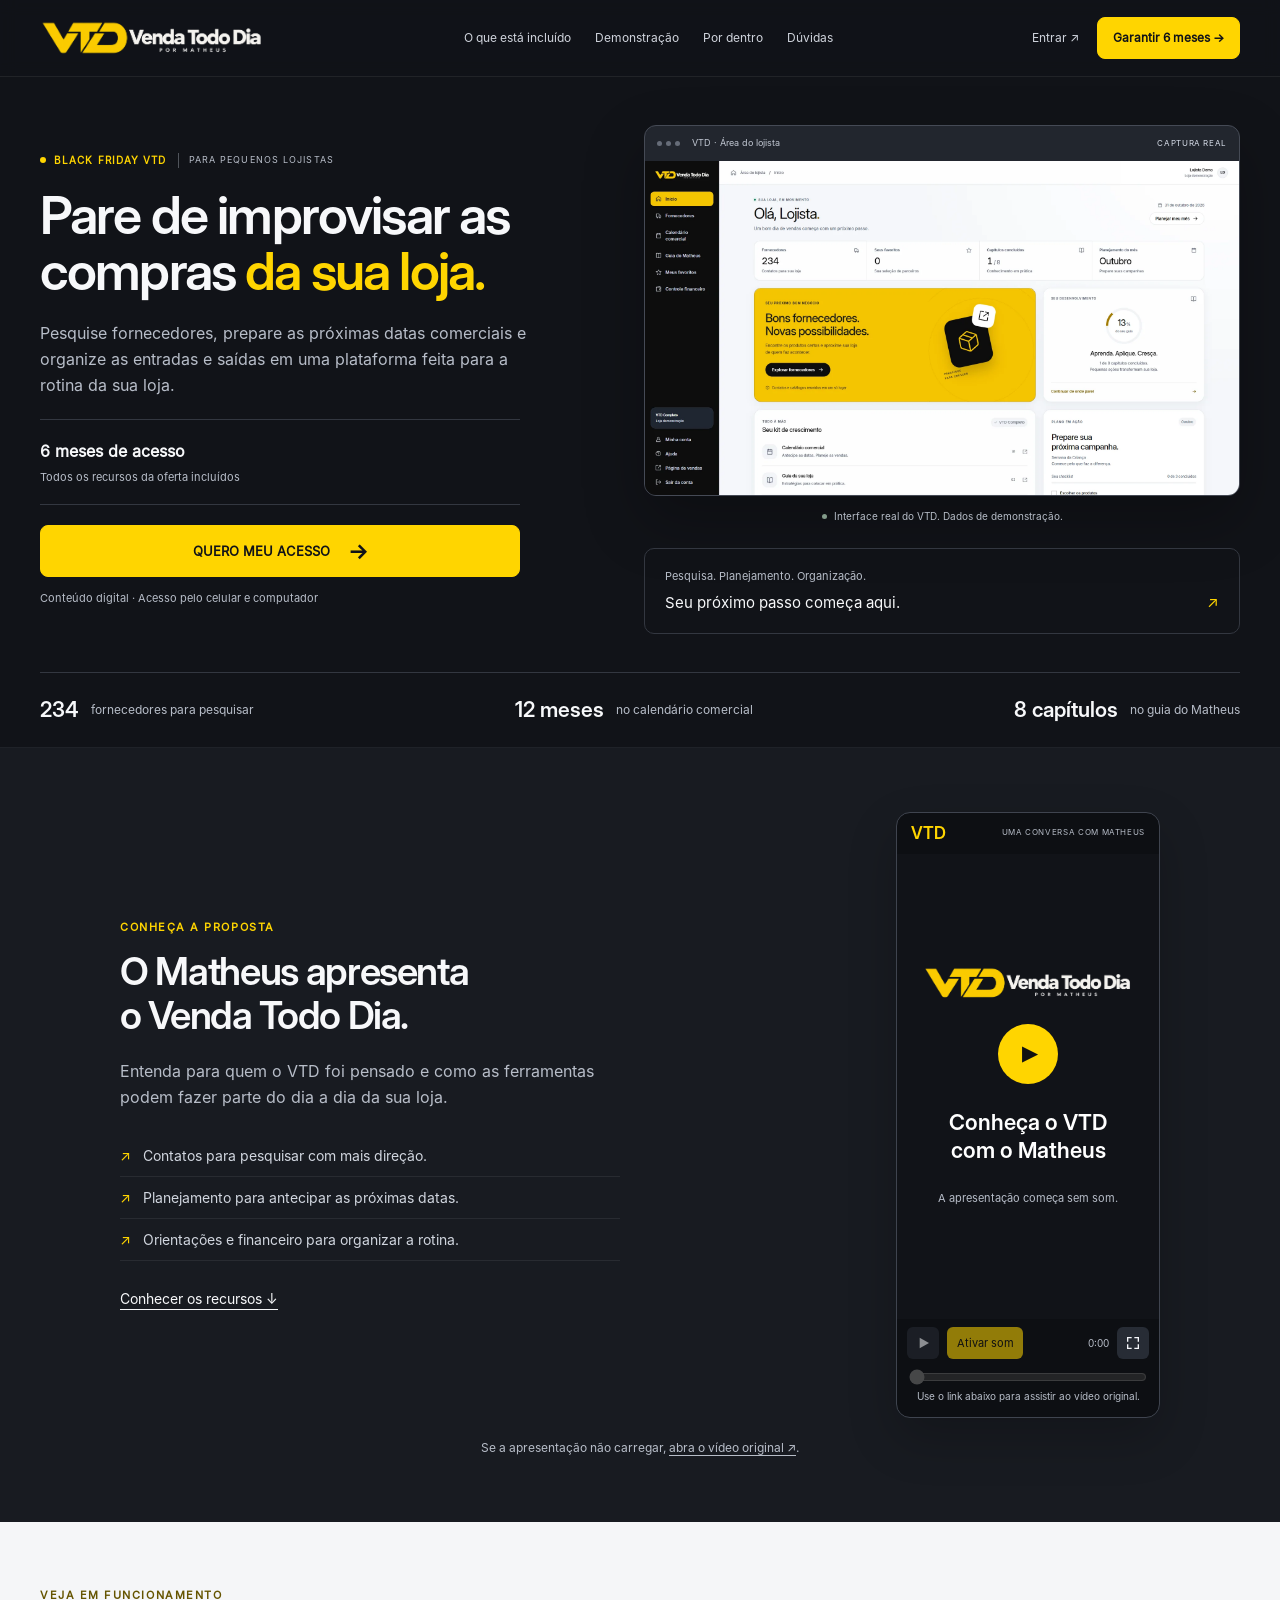
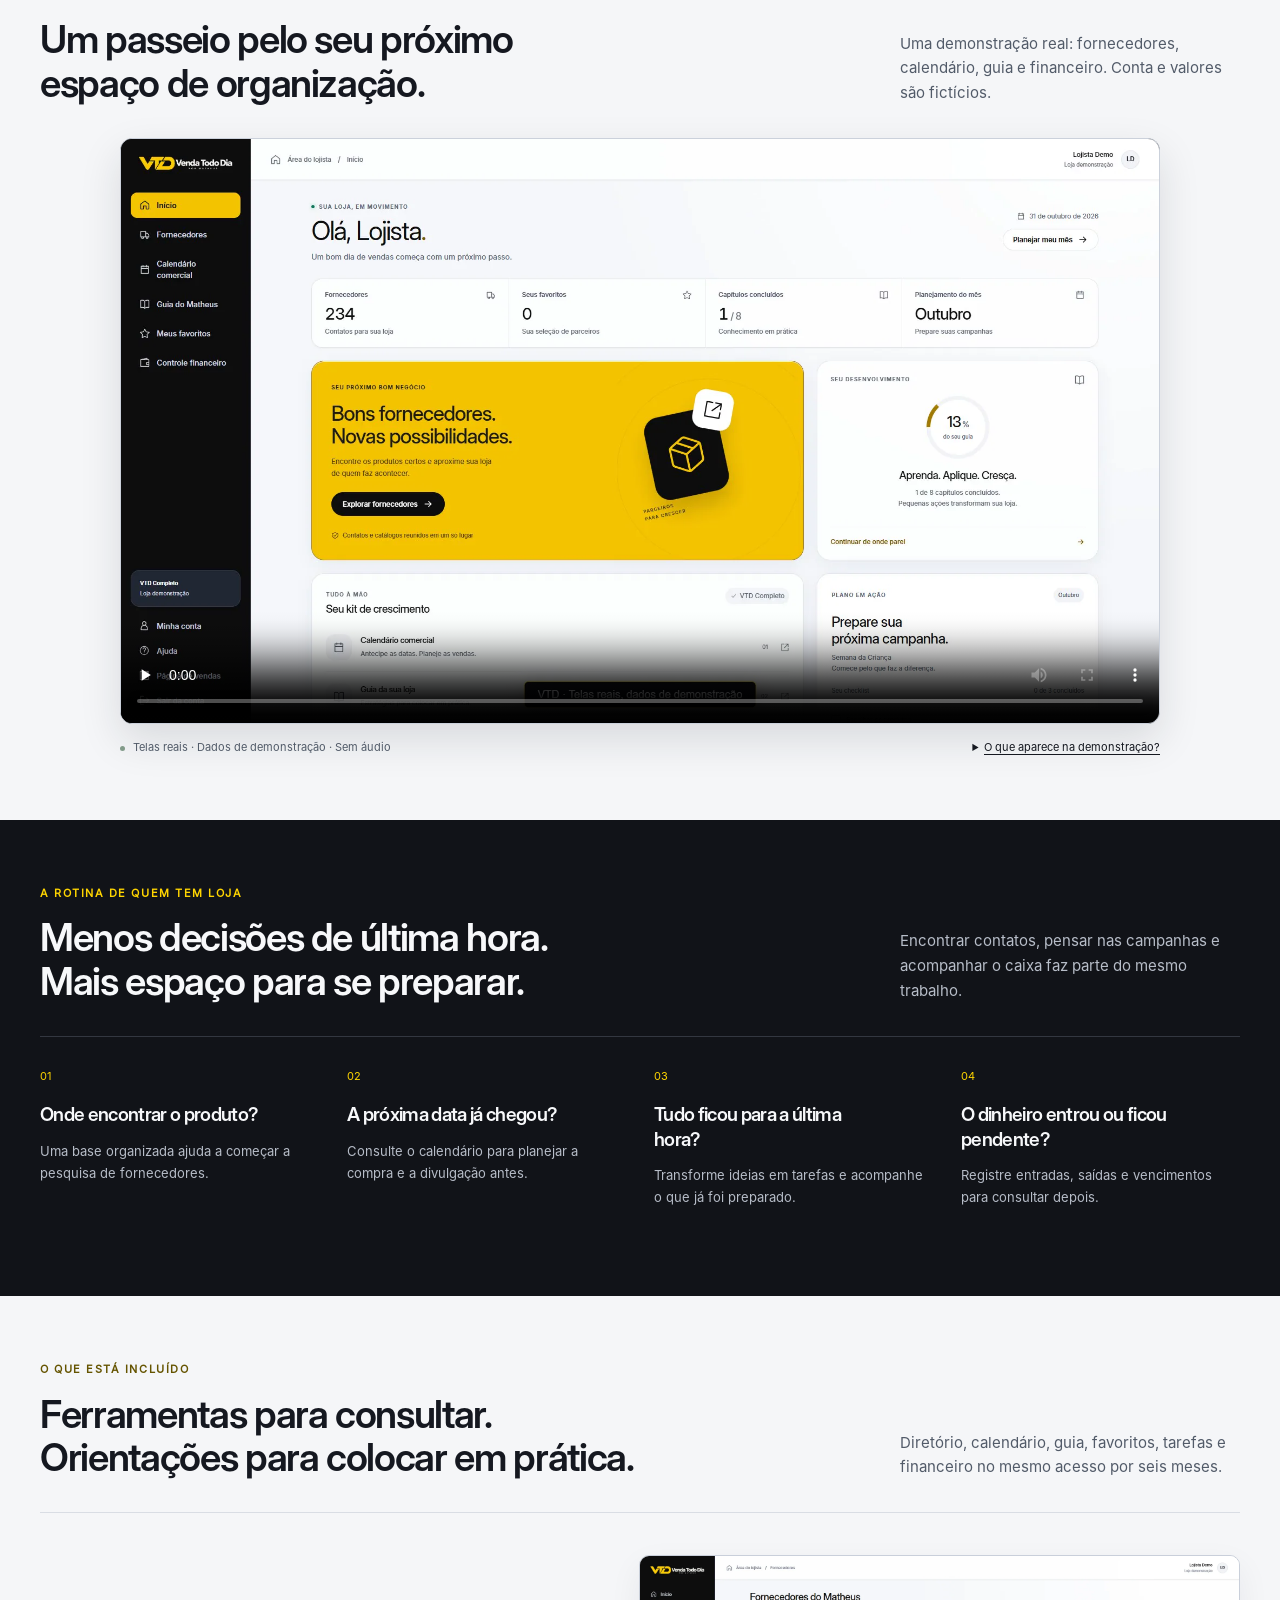
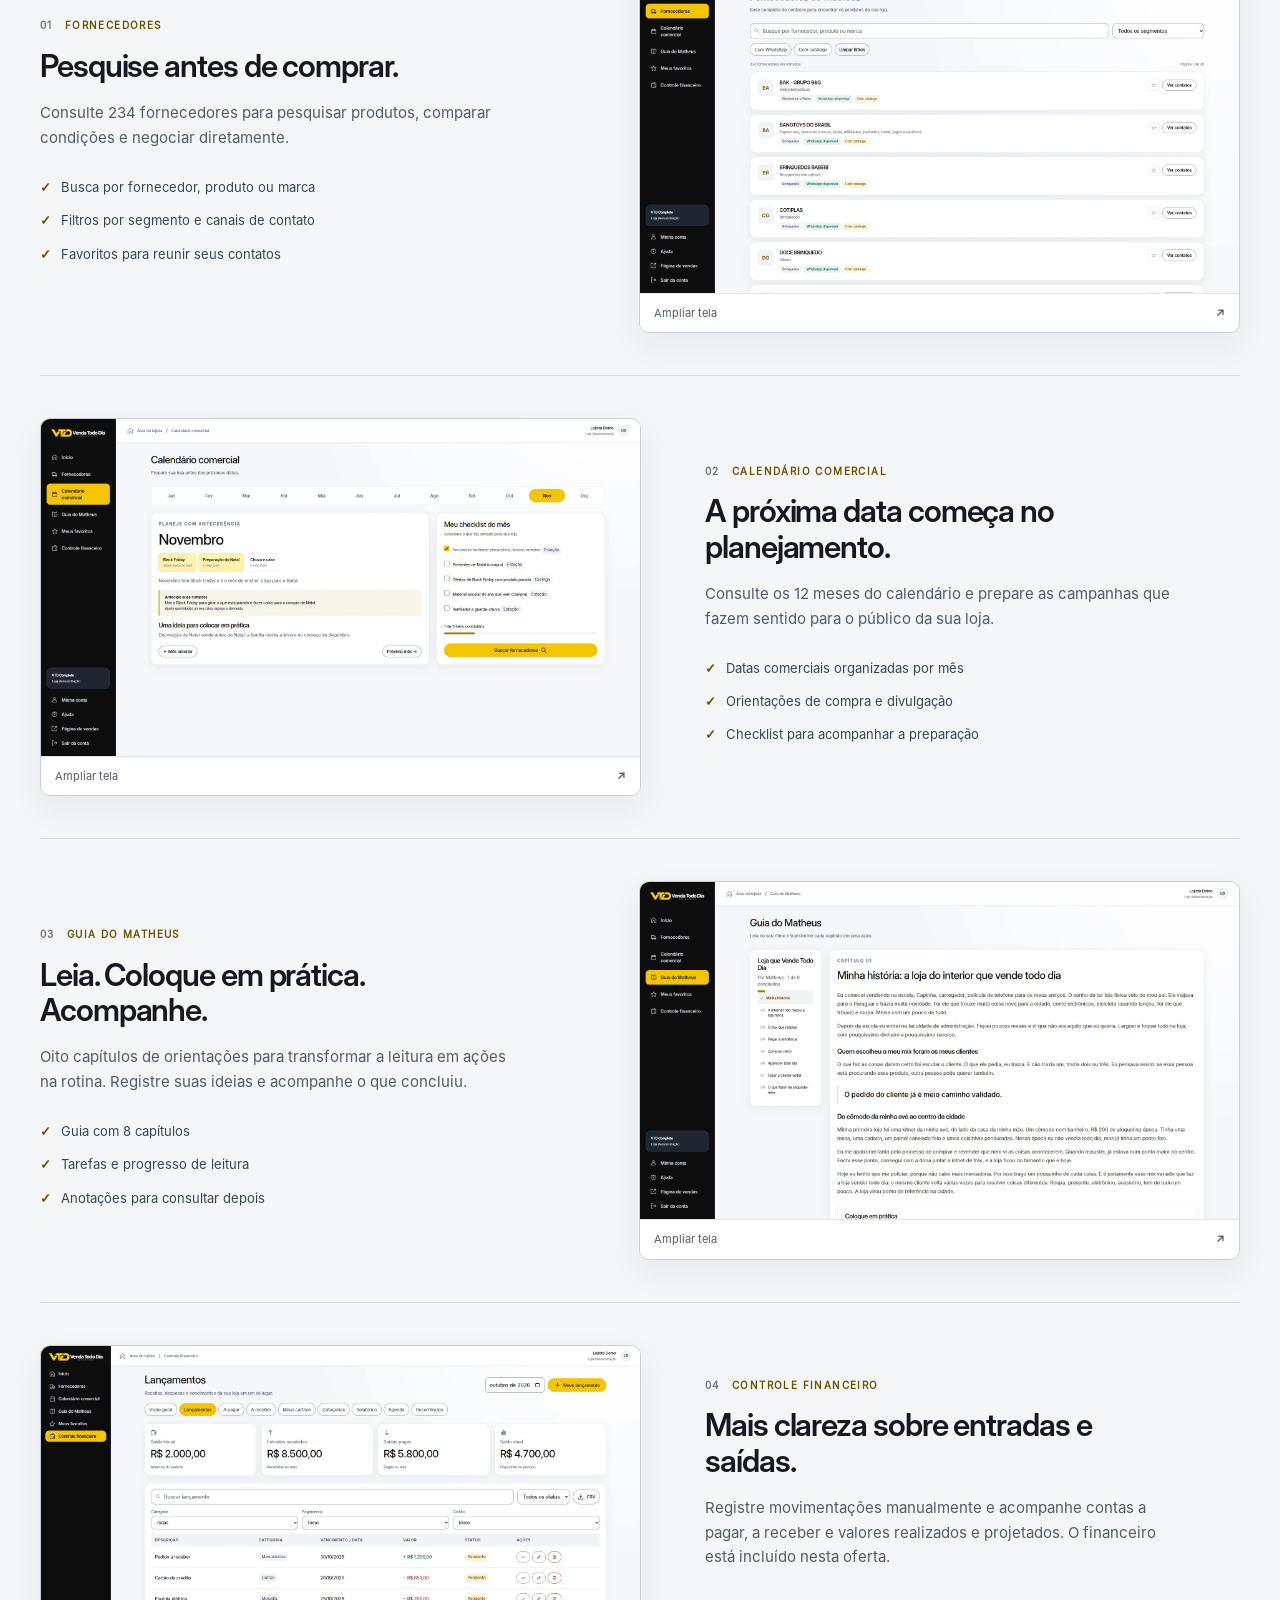
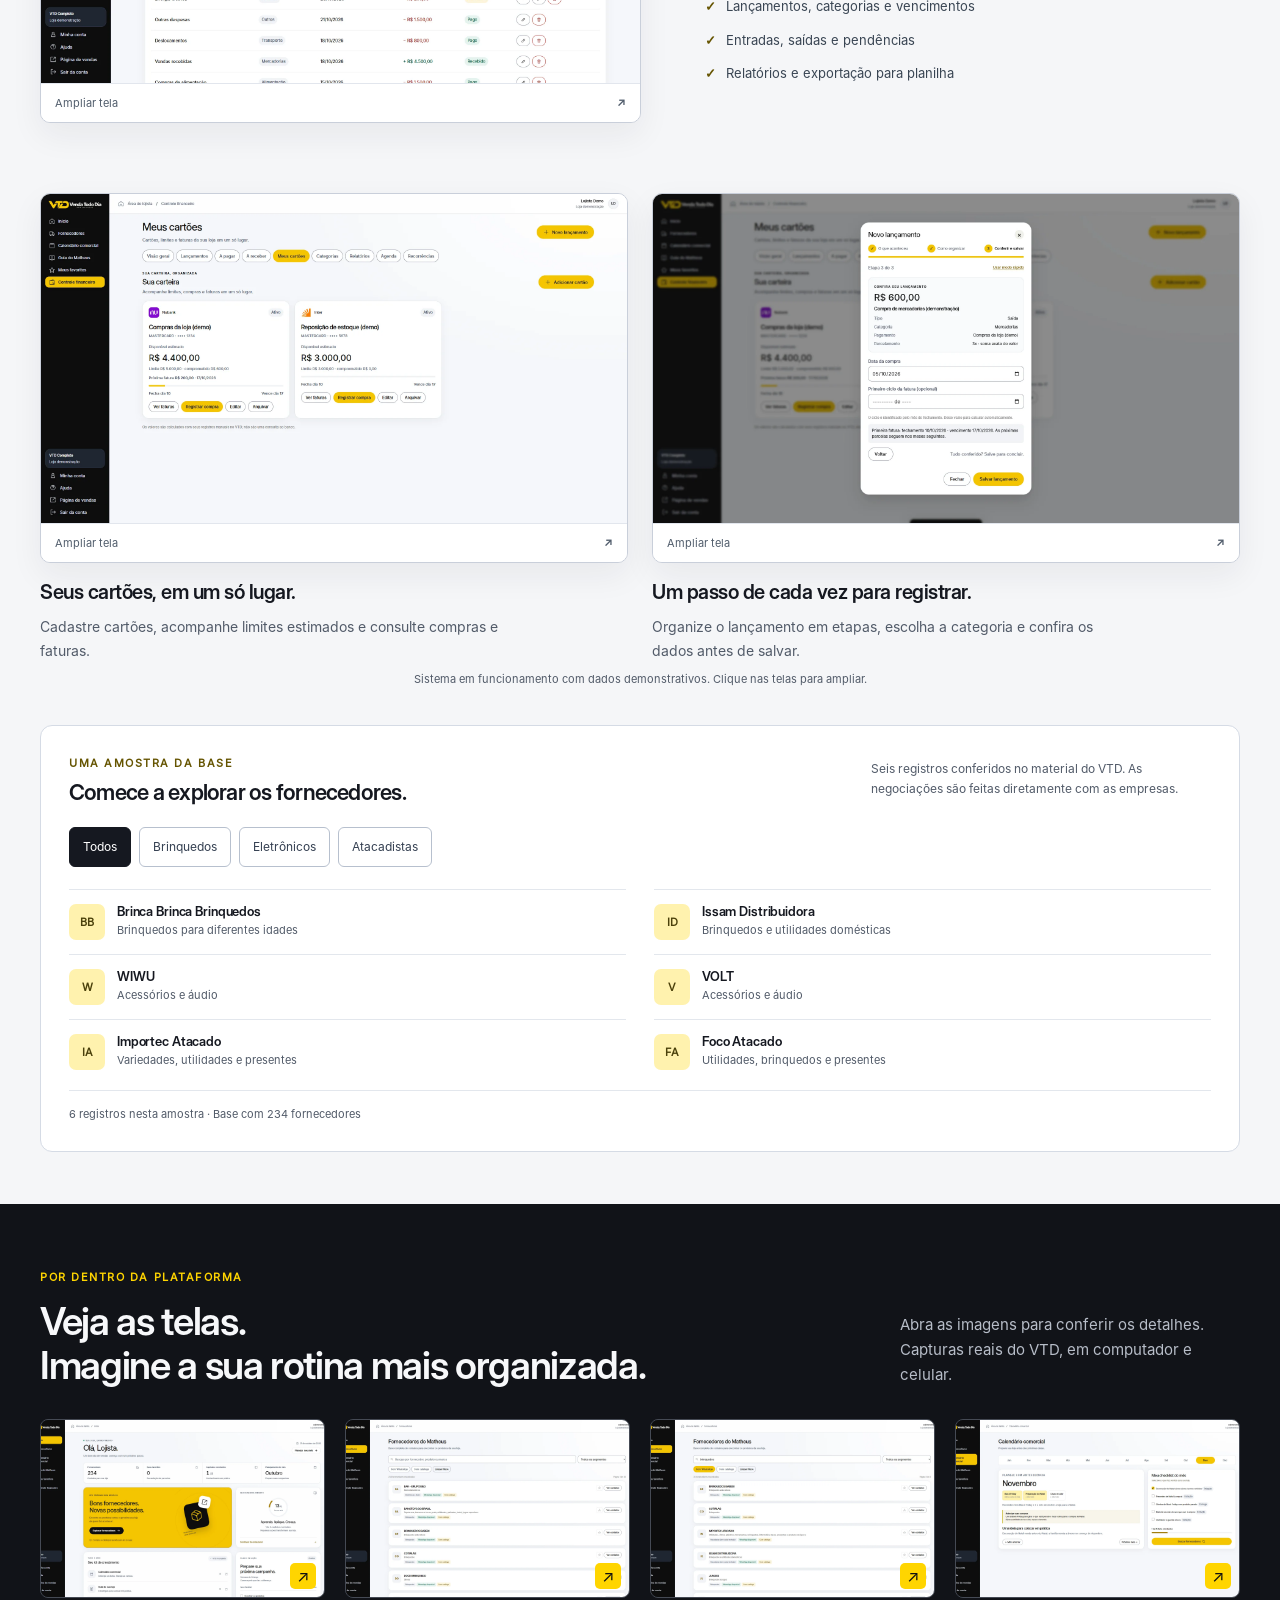
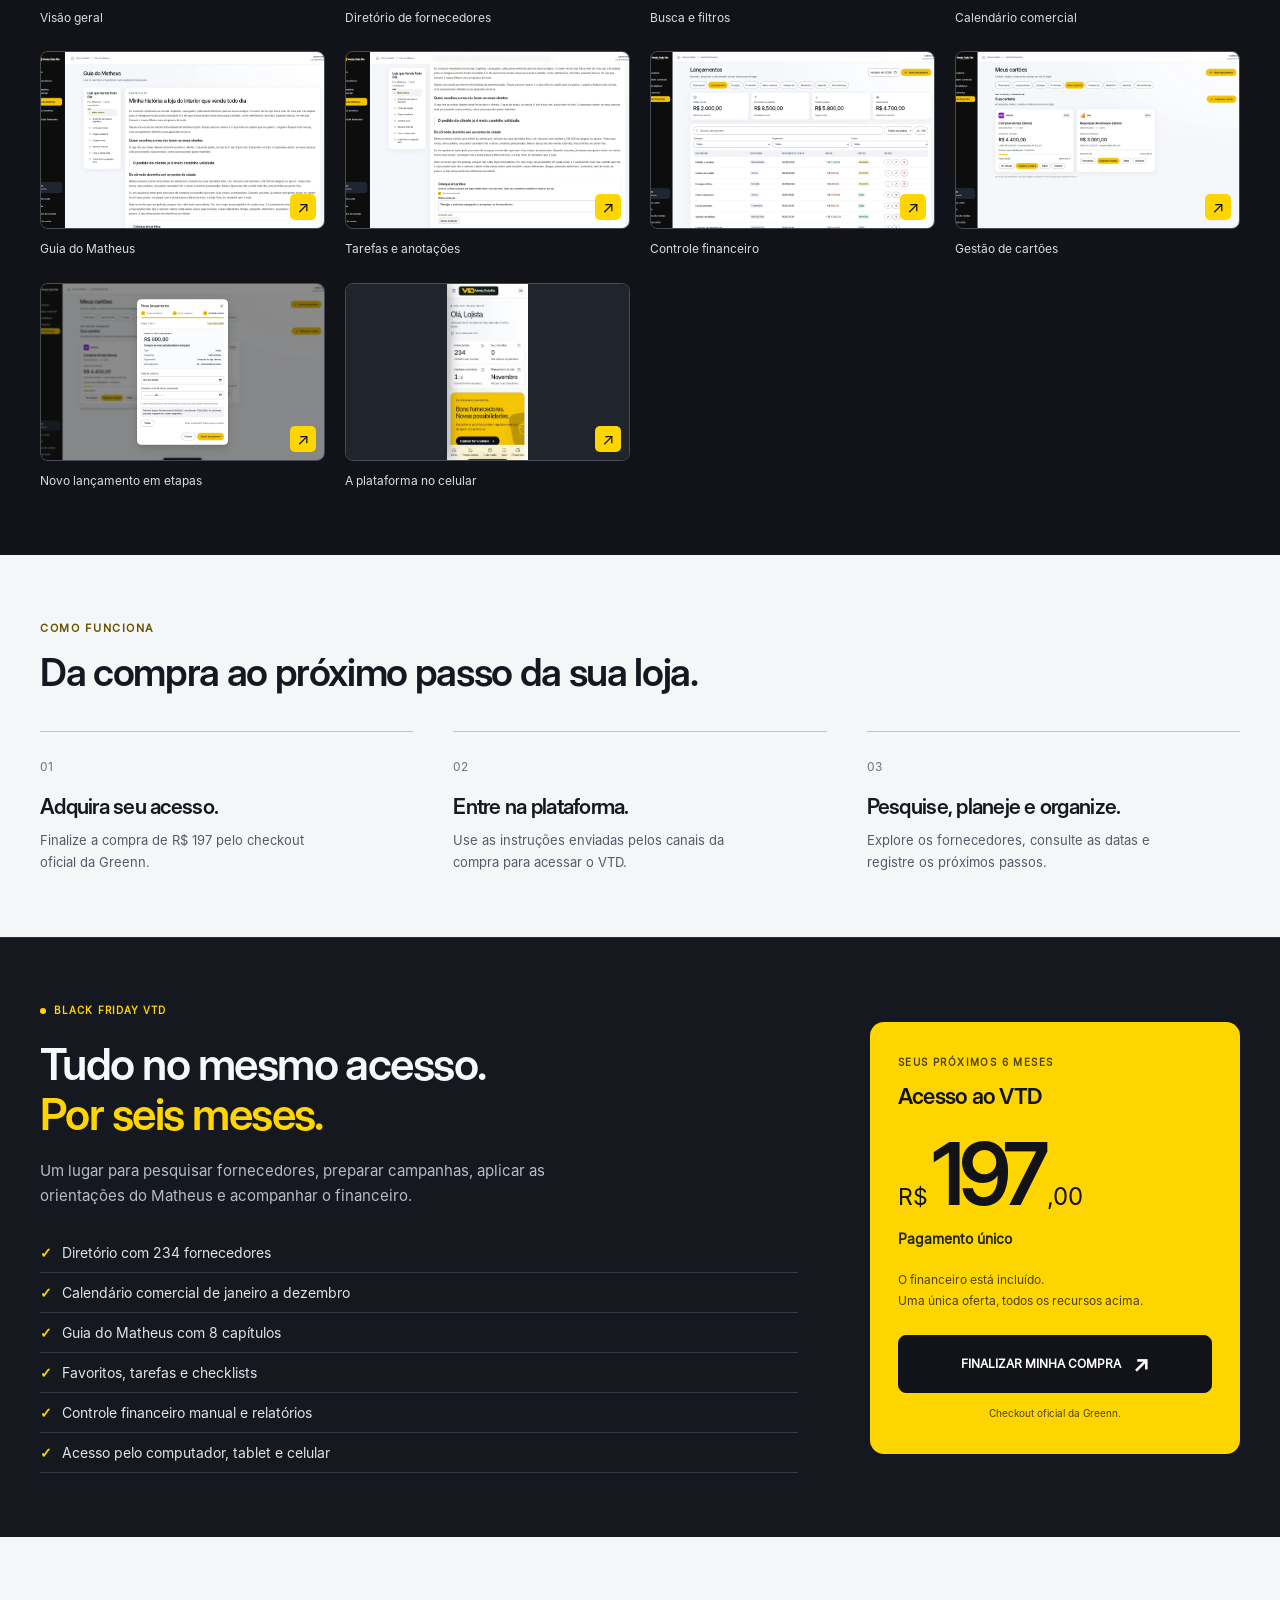
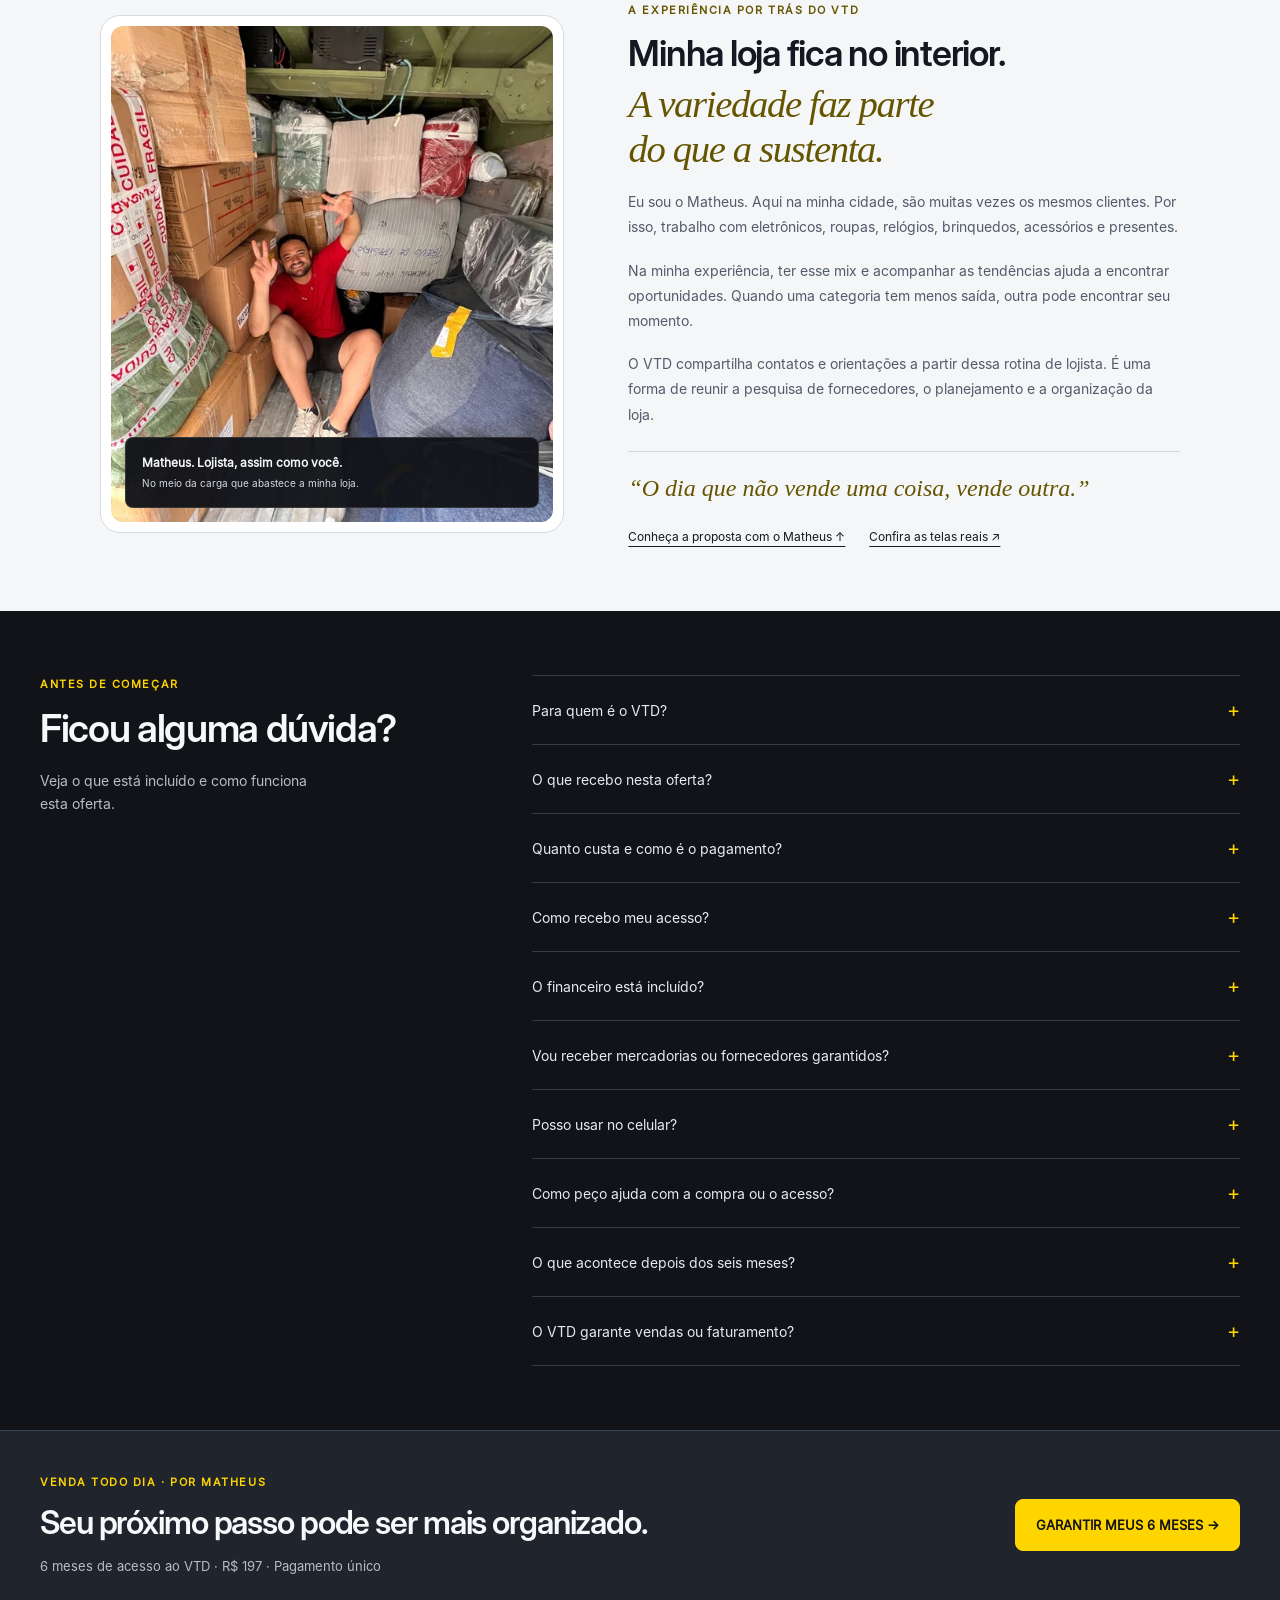
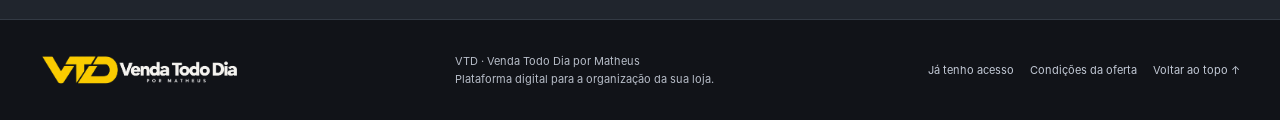
==== lp/index.html @ 17aef947 "Publica landing em lp com assets compartilhados e validacao MySQL" ====
<!doctype html>
<html lang="pt-BR"><head>
<meta charset="utf-8"><meta name="viewport" content="width=device-width,initial-scale=1"><meta name="theme-color" content="#111318">
<title>VTD Black Friday — 6 meses de acesso por R$ 197</title>
<meta name="description" content="Pesquise 234 fornecedores, prepare as próximas datas e organize sua loja com o guia do Matheus e controle financeiro. 6 meses por R$ 197, pagamento único.">
<link rel="canonical" href="https://vendatododia.online/lp/">
<meta property="og:type" content="website"><meta property="og:locale" content="pt_BR"><meta property="og:site_name" content="Venda Todo Dia">
<meta property="og:title" content="VTD Black Friday — sua loja mais organizada"><meta property="og:description" content="Fornecedores, calendário, guia prático e financeiro. 6 meses por R$ 197 em pagamento único.">
<meta property="og:url" content="https://vendatododia.online/lp/"><meta property="og:image" content="https://vendatododia.online/assets/images/vtd-compartilhar.jpg">
<meta property="og:image:width" content="1200"><meta property="og:image:height" content="630"><meta property="og:image:alt" content="VTD Black Friday, seis meses por R$ 197 e uma captura real da plataforma">
<meta name="twitter:card" content="summary_large_image"><link rel="icon" type="image/png" sizes="64x64" href="../assets/icons/vtd-favicon.png"><link rel="apple-touch-icon" href="../assets/icons/vtd-apple-touch.png">
<link rel="preload" href="../design-system/fonts/InterDisplay-SemiBold.woff" as="font" type="font/woff" crossorigin><link rel="preload" href="../design-system/fonts/Inter-Regular.woff" as="font" type="font/woff" crossorigin>
<link rel="stylesheet" href="../assets/landing/black-friday.css?v=20261031-publicacao"><script defer src="../assets/landing/black-friday.js?v=20261031-publicacao"></script>
<script type="application/ld+json">{"@context":"https://schema.org","@type":"WebPage","name":"VTD Black Friday","url":"https://vendatododia.online/lp/","inLanguage":"pt-BR","description":"Plataforma digital para pesquisa de fornecedores, planejamento comercial e organização financeira de pequenos lojistas."}</script>
</head><body id="top">
<a class="skip-link" href="#conteudo">Pular para o conteúdo</a>
<header class="site-header"><div class="container header-inner"><a href="#top" class="brand" aria-label="Venda Todo Dia, início"><img draggable="false" class="brand-logo" src="../assets/images/vtd-logo.webp" width="1055" height="170" alt="VTD Venda Todo Dia por Matheus"></a>
<nav class="desktop-nav" aria-label="Navegação principal"><a href="#kit">O que está incluído</a><a href="#demonstracao">Demonstração</a><a href="#por-dentro">Por dentro</a><a href="#duvidas">Dúvidas</a></nav>
<div class="header-actions"><a class="login-link" href="https://vendatododia.online/#/login">Entrar ↗</a><a class="button button-small header-buy" data-payment-link href="#pagamento">Garantir 6 meses →</a>
<details class="mobile-menu"><summary aria-label="Abrir menu de navegação">Menu ☰</summary><nav aria-label="Navegação mobile"><a href="#kit">O que está incluído</a><a href="#demonstracao">Demonstração</a><a href="#por-dentro">Por dentro</a><a href="#acesso">A oferta</a><a href="#duvidas">Dúvidas</a></nav></details></div></div></header>
<main id="conteudo">
<section class="hero" aria-labelledby="hero-title"><div class="container"><div class="hero-layout">
<div class="hero-copy"><p class="campaign-label"><span aria-hidden="true"></span> BLACK FRIDAY VTD <b>PARA PEQUENOS LOJISTAS</b></p>
<h1 id="hero-title">Pare de improvisar as compras <em>da sua loja.</em></h1>
<p class="hero-description">Pesquise fornecedores, prepare as próximas datas comerciais e organize as entradas e saídas em uma plataforma feita para a rotina da sua loja.</p>
<div class="hero-offer"><div><strong>6 meses de acesso</strong><span>Todos os recursos da oferta incluídos</span></div></div>
<a class="button buy" data-payment-link href="#pagamento">QUERO MEU ACESSO <span aria-hidden="true">→</span></a><p class="hero-fine">Conteúdo digital · Acesso pelo celular e computador</p></div>
<figure class="hero-media"><div class="screen-frame"><div class="screen-top"><span class="screen-dots" aria-hidden="true"><i></i><i></i><i></i></span><span>VTD · Área do lojista</span><span class="live-label">CAPTURA REAL</span></div>
<img draggable="false" src="../assets/images/dashboard.webp" srcset="../assets/images/dashboard-960.webp 960w, ../assets/images/dashboard.webp 1920w" sizes="(max-width:960px) 92vw, 54vw" width="1920" height="1080" alt="Dashboard real do VTD com fornecedores, guia e planejamento. Dados de demonstração." fetchpriority="high" decoding="async"></div>
<figcaption><span class="caption-dot" aria-hidden="true"></span> Interface real do VTD. Dados de demonstração.</figcaption>
<div class="media-note"><span>Pesquisa. Planejamento. Organização.</span><b>Seu próximo passo começa aqui. <span aria-hidden="true">↗</span></b></div></figure></div>
<div class="hero-facts" aria-label="Conteúdo da plataforma"><span><strong>234</strong> fornecedores para pesquisar</span><span><strong>12 meses</strong> no calendário comercial</span><span><strong>8 capítulos</strong> no guia do Matheus</span></div></div></section>

<section class="section presenter-section" id="vsl" aria-labelledby="presenter-title"><div class="container presenter-layout">
<div class="presenter-copy"><p class="eyebrow">CONHEÇA A PROPOSTA</p><h2 id="presenter-title">O Matheus apresenta<br>o Venda Todo Dia.</h2><p>Entenda para quem o VTD foi pensado e como as ferramentas podem fazer parte do dia a dia da sua loja.</p>
<ul class="plain-list"><li>Contatos para pesquisar com mais direção.</li><li>Planejamento para antecipar as próximas datas.</li><li>Orientações e financeiro para organizar a rotina.</li></ul><a class="text-link" href="#kit">Conhecer os recursos ↓</a></div>
<div class="presenter-player" id="matheus-player" aria-label="Apresentação em vídeo com Matheus"><div class="player-brand"><span>VTD</span><small>UMA CONVERSA COM MATHEUS</small></div>
<div class="portrait-stage" id="matheus-stage"><button class="video-cover" id="matheus-launch" type="button" aria-label="Reproduzir apresentação do VTD"><img draggable="false" src="../assets/images/vtd-logo.webp" width="1055" height="170" alt=""><span class="play-disc" aria-hidden="true">▶</span><strong>Conheça o VTD<br>com o Matheus</strong><small>A apresentação começa sem som.</small></button></div>
<div class="vtd-player-controls" role="group" aria-label="Controles da apresentação"><button type="button" data-player-play aria-label="Reproduzir vídeo" disabled><svg class="player-icon" aria-hidden="true"><use href="../assets/icons/vtd-player.svg#play"></use></svg></button><button type="button" data-player-mute aria-label="Ativar som" aria-pressed="false" disabled>Ativar som</button><span data-player-time aria-live="off">0:00</span><button type="button" data-player-full aria-label="Ampliar vídeo"><svg class="player-icon" aria-hidden="true"><use href="../assets/icons/vtd-player.svg#fullscreen"></use></svg></button></div>
<input class="player-seek" data-player-seek type="range" min="0" max="100" value="0" step="1" aria-label="Posição da apresentação" disabled><p class="player-status" data-player-status role="status">Reprodução automática sem som.</p></div></div>
<p class="container player-fallback">Se a apresentação não carregar, <a href="https://youtube.com/shorts/Z13Tw3LQ97E" target="_blank" rel="noopener noreferrer">abra o vídeo original ↗</a>.</p></section>

<section class="section light-section" id="demonstracao" aria-labelledby="demo-title"><div class="container"><div class="section-heading"><div><p class="eyebrow">VEJA EM FUNCIONAMENTO</p><h2 id="demo-title">Um passeio pelo seu próximo<br>espaço de organização.</h2></div><p>Uma demonstração real: fornecedores, calendário, guia e financeiro. Conta e valores são fictícios.</p></div>
<div class="demo-video-frame"><video id="vtd-demo" controls playsinline preload="none" poster="../assets/images/vtd-video-poster.webp" width="1920" height="1080" aria-label="Demonstração real da plataforma Venda Todo Dia"><source src="../assets/videos/vtd-demonstracao.mp4" type="video/mp4"><track src="../assets/videos/vtd-demonstracao.vtt" kind="captions" srclang="pt-BR" label="Português">Seu navegador não suporta o vídeo. <a href="../assets/videos/vtd-demonstracao.mp4">Abrir demonstração</a>.</video></div>
<div class="demo-caption"><span class="caption-dot" aria-hidden="true"></span><p>Telas reais · Dados de demonstração · Sem áudio</p><details><summary>O que aparece na demonstração?</summary><p>Visão geral; busca e filtros de fornecedores; favoritos; calendário e checklists; capítulos, tarefas e anotações; entradas, saídas e pendências do financeiro. Ao final, a oferta de seis meses por R$ 197.</p></details></div></div></section>

<section class="section problem-section" aria-labelledby="problem-title"><div class="container"><div class="section-heading"><div><p class="eyebrow">A ROTINA DE QUEM TEM LOJA</p><h2 id="problem-title">Menos decisões de última hora.<br>Mais espaço para se preparar.</h2></div><p>Encontrar contatos, pensar nas campanhas e acompanhar o caixa faz parte do mesmo trabalho.</p></div>
<div class="pain-list"><article><span>01</span><h3>Onde encontrar o produto?</h3><p>Uma base organizada ajuda a começar a pesquisa de fornecedores.</p></article><article><span>02</span><h3>A próxima data já chegou?</h3><p>Consulte o calendário para planejar a compra e a divulgação antes.</p></article><article><span>03</span><h3>Tudo ficou para a última hora?</h3><p>Transforme ideias em tarefas e acompanhe o que já foi preparado.</p></article><article><span>04</span><h3>O dinheiro entrou ou ficou pendente?</h3><p>Registre entradas, saídas e vencimentos para consultar depois.</p></article></div></div></section>

<section class="section resources-section light-section" id="kit" aria-labelledby="resources-title"><div class="container"><div class="section-heading"><div><p class="eyebrow">O QUE ESTÁ INCLUÍDO</p><h2 id="resources-title">Ferramentas para consultar.<br>Orientações para colocar em prática.</h2></div><p>Diretório, calendário, guia, favoritos, tarefas e financeiro no mesmo acesso por seis meses.</p></div>
<article class="module-row"><div class="module-copy"><p class="eyebrow"><span>01</span> FORNECEDORES</p><h3>Pesquise antes de comprar.</h3><p>Consulte 234 fornecedores para pesquisar produtos, comparar condições e negociar diretamente.</p><ul class="check-list"><li>Busca por fornecedor, produto ou marca</li><li>Filtros por segmento e canais de contato</li><li>Favoritos para reunir seus contatos</li></ul></div><a draggable="false" class="module-shot" href="../assets/images/fornecedores.webp" data-lightbox data-title="Diretório real de fornecedores do VTD" aria-label="Ampliar: Diretório real de fornecedores do VTD"><img draggable="false" src="../assets/images/fornecedores.webp" width="1920" height="1080" loading="lazy" decoding="async" alt="Diretório real de fornecedores do VTD"><span>Ampliar tela <b aria-hidden="true">↗</b></span></a></article><article class="module-row"><div class="module-copy"><p class="eyebrow"><span>02</span> CALENDÁRIO COMERCIAL</p><h3>A próxima data começa no planejamento.</h3><p>Consulte os 12 meses do calendário e prepare as campanhas que fazem sentido para o público da sua loja.</p><ul class="check-list"><li>Datas comerciais organizadas por mês</li><li>Orientações de compra e divulgação</li><li>Checklist para acompanhar a preparação</li></ul></div><a draggable="false" class="module-shot" href="../assets/images/calendario.webp" data-lightbox data-title="Calendário e checklist de novembro no VTD" aria-label="Ampliar: Calendário e checklist de novembro no VTD"><img draggable="false" src="../assets/images/calendario.webp" width="1920" height="1080" loading="lazy" decoding="async" alt="Calendário e checklist de novembro no VTD"><span>Ampliar tela <b aria-hidden="true">↗</b></span></a></article><article class="module-row"><div class="module-copy"><p class="eyebrow"><span>03</span> GUIA DO MATHEUS</p><h3>Leia. Coloque em prática. Acompanhe.</h3><p>Oito capítulos de orientações para transformar a leitura em ações na rotina. Registre suas ideias e acompanhe o que concluiu.</p><ul class="check-list"><li>Guia com 8 capítulos</li><li>Tarefas e progresso de leitura</li><li>Anotações para consultar depois</li></ul></div><a draggable="false" class="module-shot" href="../assets/images/guia.webp" data-lightbox data-title="Guia real do Matheus, capítulos e progresso" aria-label="Ampliar: Guia real do Matheus, capítulos e progresso"><img draggable="false" src="../assets/images/guia.webp" width="1920" height="1080" loading="lazy" decoding="async" alt="Guia real do Matheus, capítulos e progresso"><span>Ampliar tela <b aria-hidden="true">↗</b></span></a></article><article class="module-row"><div class="module-copy"><p class="eyebrow"><span>04</span> CONTROLE FINANCEIRO</p><h3>Mais clareza sobre entradas e saídas.</h3><p>Registre movimentações manualmente e acompanhe contas a pagar, a receber e valores realizados e projetados. O financeiro está incluído nesta oferta.</p><ul class="check-list"><li>Lançamentos, categorias e vencimentos</li><li>Entradas, saídas e pendências</li><li>Relatórios e exportação para planilha</li></ul></div><a draggable="false" class="module-shot" href="../assets/images/financeiro.webp" data-lightbox data-title="Lançamentos financeiros reais com valores fictícios" aria-label="Ampliar: Lançamentos financeiros reais com valores fictícios"><img draggable="false" src="../assets/images/financeiro.webp" width="1920" height="1080" loading="lazy" decoding="async" alt="Lançamentos financeiros reais com valores fictícios"><span>Ampliar tela <b aria-hidden="true">↗</b></span></a></article>
<div class="finance-preview-grid" aria-label="Cartões e lançamentos no VTD">
<figure class="finance-preview"><a draggable="false" class="module-shot" href="../assets/images/gestao-cartoes.webp" data-lightbox data-title="Gestão de cartões — dados de demonstração" aria-label="Ampliar: Gestão de cartões"><img draggable="false" src="../assets/images/gestao-cartoes.webp" width="1920" height="1080" loading="lazy" decoding="async" alt="Carteira real do VTD com cartões de demonstração, limites estimados e acesso às faturas"><span>Ampliar tela <b aria-hidden="true">↗</b></span></a><figcaption><strong>Seus cartões, em um só lugar.</strong><p>Cadastre cartões, acompanhe limites estimados e consulte compras e faturas.</p></figcaption></figure>
<figure class="finance-preview"><a draggable="false" class="module-shot" href="../assets/images/novo-lancamento.webp" data-lightbox data-title="Novo lançamento em etapas — dados de demonstração" aria-label="Ampliar: Novo lançamento em etapas"><img draggable="false" src="../assets/images/novo-lancamento.webp" width="1920" height="1080" loading="lazy" decoding="async" alt="Formulário real de novo lançamento no VTD, com revisão de uma compra fictícia em três parcelas"><span>Ampliar tela <b aria-hidden="true">↗</b></span></a><figcaption><strong>Um passo de cada vez para registrar.</strong><p>Organize o lançamento em etapas, escolha a categoria e confira os dados antes de salvar.</p></figcaption></figure>
</div>
<p class="media-disclosure">Sistema em funcionamento com dados demonstrativos. Clique nas telas para ampliar.</p>
<div class="supplier-sample"><div class="sample-heading"><div><p class="eyebrow">UMA AMOSTRA DA BASE</p><h3>Comece a explorar os fornecedores.</h3></div><p>Seis registros conferidos no material do VTD. As negociações são feitas diretamente com as empresas.</p></div>
<div class="sample-tabs" role="tablist" aria-label="Filtrar amostra de fornecedores"><button id="sample-all" role="tab" aria-controls="sample-results" aria-selected="true" data-filter="todos">Todos</button><button id="sample-toys" role="tab" aria-controls="sample-results" aria-selected="false" tabindex="-1" data-filter="brinquedos">Brinquedos</button><button id="sample-tech" role="tab" aria-controls="sample-results" aria-selected="false" tabindex="-1" data-filter="eletronicos">Eletrônicos</button><button id="sample-wholesale" role="tab" aria-controls="sample-results" aria-selected="false" tabindex="-1" data-filter="atacadistas">Atacadistas</button></div>
<div class="sample-results" id="sample-results" role="tabpanel" aria-labelledby="sample-all"><article class="sample-row" data-groups="brinquedos atacadistas"><span class="sample-initial" aria-hidden="true">BB</span><div><h4>Brinca Brinca Brinquedos</h4><p>Brinquedos para diferentes idades</p></div></article><article class="sample-row" data-groups="brinquedos atacadistas"><span class="sample-initial" aria-hidden="true">ID</span><div><h4>Issam Distribuidora</h4><p>Brinquedos e utilidades domésticas</p></div></article><article class="sample-row" data-groups="eletronicos"><span class="sample-initial" aria-hidden="true">W</span><div><h4>WIWU</h4><p>Acessórios e áudio</p></div></article><article class="sample-row" data-groups="eletronicos"><span class="sample-initial" aria-hidden="true">V</span><div><h4>VOLT</h4><p>Acessórios e áudio</p></div></article><article class="sample-row" data-groups="atacadistas brinquedos"><span class="sample-initial" aria-hidden="true">IA</span><div><h4>Importec Atacado</h4><p>Variedades, utilidades e presentes</p></div></article><article class="sample-row" data-groups="atacadistas brinquedos"><span class="sample-initial" aria-hidden="true">FA</span><div><h4>Foco Atacado</h4><p>Utilidades, brinquedos e presentes</p></div></article></div><p class="sample-count" aria-live="polite">6 registros nesta amostra · Base com 234 fornecedores</p></div></div></section>

<section class="section gallery-section" id="por-dentro" aria-labelledby="gallery-title"><div class="container"><div class="section-heading"><div><p class="eyebrow">POR DENTRO DA PLATAFORMA</p><h2 id="gallery-title">Veja as telas.<br>Imagine a sua rotina mais organizada.</h2></div><p>Abra as imagens para conferir os detalhes. Capturas reais do VTD, em computador e celular.</p></div><div class="gallery"><figure class="gallery-item"><a draggable="false" href="../assets/images/dashboard.webp" data-lightbox data-title="Visão geral — dados de demonstração" aria-label="Ampliar: Visão geral"><img draggable="false" src="../assets/images/dashboard.webp" width="1920" height="1080" loading="lazy" decoding="async" alt="Visão geral no sistema real VTD, com dados demonstrativos"><span aria-hidden="true">↗</span></a><figcaption>Visão geral</figcaption></figure><figure class="gallery-item"><a draggable="false" href="../assets/images/fornecedores.webp" data-lightbox data-title="Diretório de fornecedores — dados de demonstração" aria-label="Ampliar: Diretório de fornecedores"><img draggable="false" src="../assets/images/fornecedores.webp" width="1920" height="1080" loading="lazy" decoding="async" alt="Diretório de fornecedores no sistema real VTD, com dados demonstrativos"><span aria-hidden="true">↗</span></a><figcaption>Diretório de fornecedores</figcaption></figure><figure class="gallery-item"><a draggable="false" href="../assets/images/busca-fornecedores.webp" data-lightbox data-title="Busca e filtros — dados de demonstração" aria-label="Ampliar: Busca e filtros"><img draggable="false" src="../assets/images/busca-fornecedores.webp" width="1920" height="1080" loading="lazy" decoding="async" alt="Busca e filtros no sistema real VTD, com dados demonstrativos"><span aria-hidden="true">↗</span></a><figcaption>Busca e filtros</figcaption></figure><figure class="gallery-item"><a draggable="false" href="../assets/images/calendario.webp" data-lightbox data-title="Calendário comercial — dados de demonstração" aria-label="Ampliar: Calendário comercial"><img draggable="false" src="../assets/images/calendario.webp" width="1920" height="1080" loading="lazy" decoding="async" alt="Calendário comercial no sistema real VTD, com dados demonstrativos"><span aria-hidden="true">↗</span></a><figcaption>Calendário comercial</figcaption></figure><figure class="gallery-item"><a draggable="false" href="../assets/images/guia.webp" data-lightbox data-title="Guia do Matheus — dados de demonstração" aria-label="Ampliar: Guia do Matheus"><img draggable="false" src="../assets/images/guia.webp" width="1920" height="1080" loading="lazy" decoding="async" alt="Guia do Matheus no sistema real VTD, com dados demonstrativos"><span aria-hidden="true">↗</span></a><figcaption>Guia do Matheus</figcaption></figure><figure class="gallery-item"><a draggable="false" href="../assets/images/tarefas.webp" data-lightbox data-title="Tarefas e anotações — dados de demonstração" aria-label="Ampliar: Tarefas e anotações"><img draggable="false" src="../assets/images/tarefas.webp" width="1920" height="1080" loading="lazy" decoding="async" alt="Tarefas e anotações no sistema real VTD, com dados demonstrativos"><span aria-hidden="true">↗</span></a><figcaption>Tarefas e anotações</figcaption></figure><figure class="gallery-item"><a draggable="false" href="../assets/images/financeiro.webp" data-lightbox data-title="Controle financeiro — dados de demonstração" aria-label="Ampliar: Controle financeiro"><img draggable="false" src="../assets/images/financeiro.webp" width="1920" height="1080" loading="lazy" decoding="async" alt="Controle financeiro no sistema real VTD, com dados demonstrativos"><span aria-hidden="true">↗</span></a><figcaption>Controle financeiro</figcaption></figure><figure class="gallery-item"><a draggable="false" href="../assets/images/gestao-cartoes.webp" data-lightbox data-title="Gestão de cartões — dados de demonstração" aria-label="Ampliar: Gestão de cartões"><img draggable="false" src="../assets/images/gestao-cartoes.webp" width="1920" height="1080" loading="lazy" decoding="async" alt="Carteira real do VTD com cartões, limites estimados e faturas fictícios"><span aria-hidden="true">↗</span></a><figcaption>Gestão de cartões</figcaption></figure><figure class="gallery-item"><a draggable="false" href="../assets/images/novo-lancamento.webp" data-lightbox data-title="Novo lançamento em etapas — dados de demonstração" aria-label="Ampliar: Novo lançamento em etapas"><img draggable="false" src="../assets/images/novo-lancamento.webp" width="1920" height="1080" loading="lazy" decoding="async" alt="Revisão de um lançamento fictício no formulário guiado do VTD"><span aria-hidden="true">↗</span></a><figcaption>Novo lançamento em etapas</figcaption></figure><figure class="gallery-item"><a draggable="false" href="../assets/images/plataforma-mobile.webp" data-lightbox data-title="A plataforma no celular — dados de demonstração" aria-label="Ampliar: A plataforma no celular"><img draggable="false" src="../assets/images/plataforma-mobile.webp" width="390" height="844" loading="lazy" decoding="async" alt="A plataforma no celular no sistema real VTD, com dados demonstrativos"><span aria-hidden="true">↗</span></a><figcaption>A plataforma no celular</figcaption></figure></div></div></section>

<section class="section steps-section light-section" id="como-funciona" aria-labelledby="steps-title"><div class="container"><p class="eyebrow">COMO FUNCIONA</p><h2 id="steps-title">Da compra ao próximo passo da sua loja.</h2><div class="steps"><article><span>01</span><h3>Adquira seu acesso.</h3><p>Finalize a compra de R$ 197 pelo checkout oficial da Greenn.</p></article><article><span>02</span><h3>Entre na plataforma.</h3><p>Use as instruções enviadas pelos canais da compra para acessar o VTD.</p></article><article><span>03</span><h3>Pesquise, planeje e organize.</h3><p>Explore os fornecedores, consulte as datas e registre os próximos passos.</p></article></div></div></section>

<section class="section offer-section" id="acesso" aria-labelledby="offer-title"><div class="container offer-layout"><div class="offer-copy"><p class="campaign-label"><span aria-hidden="true"></span> BLACK FRIDAY VTD</p><h2 id="offer-title">Tudo no mesmo acesso.<br><em>Por seis meses.</em></h2><p>Um lugar para pesquisar fornecedores, preparar campanhas, aplicar as orientações do Matheus e acompanhar o financeiro.</p><ul class="offer-list"><li>Diretório com 234 fornecedores</li><li>Calendário comercial de janeiro a dezembro</li><li>Guia do Matheus com 8 capítulos</li><li>Favoritos, tarefas e checklists</li><li>Controle financeiro manual e relatórios</li><li>Acesso pelo computador, tablet e celular</li></ul></div>
<aside class="price-card" id="pagamento" tabindex="-1" aria-label="Pagamento e acesso ao VTD"><p class="eyebrow">SEUS PRÓXIMOS 6 MESES</p><h3>Acesso ao VTD</h3><p class="offer-price"><span>R$</span><strong>197</strong><small>,00</small></p><p class="payment-once">Pagamento único</p><p class="price-description">O financeiro está incluído.<br>Uma única oferta, todos os recursos acima.</p><a class="button buy" data-checkout href="https://payfast.greenn.com.br/6sxyvkf" target="_blank" rel="noopener noreferrer">FINALIZAR MINHA COMPRA <span aria-hidden="true">↗</span></a><p class="checkout-note">Checkout oficial da Greenn.</p></aside></div></section>

<section class="section founder-section light-section" id="sobre-matheus" aria-labelledby="founder-title"><div class="container founder-layout">
<figure class="founder-photo"><img draggable="false" src="../assets/images/matheus-caminhao.webp" srcset="../assets/images/matheus-caminhao-600.webp 562w, ../assets/images/matheus-caminhao.webp 975w" sizes="(max-width:700px) 92vw, 430px" width="975" height="1300" loading="lazy" decoding="async" alt="Matheus, de camiseta vermelha, sentado entre as caixas de mercadorias que abastecem sua loja"><figcaption><strong>Matheus. Lojista, assim como você.</strong><span>No meio da carga que abastece a minha loja.</span></figcaption></figure>
<div class="founder-copy"><p class="eyebrow">A EXPERIÊNCIA POR TRÁS DO VTD</p><h2 id="founder-title">Minha loja fica no interior.<em>A variedade faz parte<br>do que a sustenta.</em></h2>
<p>Eu sou o Matheus. Aqui na minha cidade, são muitas vezes os mesmos clientes. Por isso, trabalho com eletrônicos, roupas, relógios, brinquedos, acessórios e presentes.</p>
<p>Na minha experiência, ter esse mix e acompanhar as tendências ajuda a encontrar oportunidades. Quando uma categoria tem menos saída, outra pode encontrar seu momento.</p>
<p>O VTD compartilha contatos e orientações a partir dessa rotina de lojista. É uma forma de reunir a pesquisa de fornecedores, o planejamento e a organização da loja.</p>
<blockquote>“O dia que não vende uma coisa, vende outra.”</blockquote>
<div class="founder-actions"><a class="text-link" href="#vsl">Conheça a proposta com o Matheus ↑</a><a class="text-link" href="#por-dentro">Confira as telas reais ↗</a></div></div>
</div></section>

<section class="section faq-section" id="duvidas" aria-labelledby="faq-title"><div class="container faq-layout"><div class="faq-intro"><p class="eyebrow">ANTES DE COMEÇAR</p><h2 id="faq-title">Ficou alguma dúvida?</h2><p>Veja o que está incluído e como funciona esta oferta.</p></div><div class="faq-list"><details><summary>Para quem é o VTD?<span aria-hidden="true">+</span></summary><p>Para pequenos lojistas que querem organizar a pesquisa de fornecedores, o planejamento comercial e as movimentações da loja. Quem está começando também pode adaptar o conteúdo à própria realidade.</p></details><details><summary>O que recebo nesta oferta?<span aria-hidden="true">+</span></summary><p>Seis meses de acesso ao diretório de 234 fornecedores, calendário comercial de 12 meses, guia do Matheus com 8 capítulos, favoritos, tarefas, checklists e controle financeiro manual.</p></details><details><summary>Quanto custa e como é o pagamento?<span aria-hidden="true">+</span></summary><p>R$ 197 em pagamento único pelo período de seis meses. As formas de pagamento disponíveis são apresentadas no checkout oficial da Greenn.</p></details><details><summary>Como recebo meu acesso?<span aria-hidden="true">+</span></summary><p>Siga as instruções de acesso enviadas pelos canais da sua compra após a confirmação do pagamento. Guarde o e-mail utilizado no checkout e os comprovantes para consultar o responsável, se necessário.</p></details><details><summary>O financeiro está incluído?<span aria-hidden="true">+</span></summary><p>Sim. Nesta oferta, o controle financeiro está incluído nos seis meses de acesso. Os registros são manuais. A oferta não inclui conexão automática com bancos, emissão fiscal, estoque ou PDV.</p></details><details><summary>Vou receber mercadorias ou fornecedores garantidos?<span aria-hidden="true">+</span></summary><p>O acesso é digital. As mercadorias são negociadas e compradas diretamente com os fornecedores. Confirme autenticidade, frete, pedido mínimo e condições com cada empresa antes de comprar.</p></details><details><summary>Posso usar no celular?<span aria-hidden="true">+</span></summary><p>Sim. A plataforma pode ser acessada pelo navegador do celular, tablet ou computador. Não é necessário instalar um aplicativo para usar os recursos apresentados.</p></details><details><summary>Como peço ajuda com a compra ou o acesso?<span aria-hidden="true">+</span></summary><p>Utilize os dados de contato do responsável disponíveis no checkout oficial e na confirmação da compra. Esses canais permitem identificar o pedido e orientar o atendimento.</p></details><details><summary>O que acontece depois dos seis meses?<span aria-hidden="true">+</span></summary><p>O período incluído nesta oferta é de seis meses. Consulte as condições de acesso e eventual renovação apresentadas na compra antes de finalizar. Não estamos anunciando uma assinatura mensal nesta página.</p></details><details><summary>O VTD garante vendas ou faturamento?<span aria-hidden="true">+</span></summary><p>Os recursos ajudam na pesquisa, no planejamento e na organização. Os resultados dependem da execução, da demanda e das condições de cada negócio. Não há promessa de vendas ou resultados financeiros garantidos.</p></details></div></div></section>
<section class="final-section" aria-labelledby="final-title"><div class="container final-layout"><div><p class="eyebrow">VENDA TODO DIA · POR MATHEUS</p><h2 id="final-title">Seu próximo passo pode ser mais organizado.</h2><p>6 meses de acesso ao VTD · R$ 197 · Pagamento único</p></div><a class="button buy" data-payment-link href="#pagamento">GARANTIR MEUS 6 MESES →</a></div></section>
</main>
<footer class="site-footer"><div class="container footer-layout"><a class="brand" href="#top" aria-label="Voltar ao início"><img draggable="false" class="brand-logo" src="../assets/images/vtd-logo.webp" width="1055" height="170" alt="VTD Venda Todo Dia por Matheus"></a><p>VTD · Venda Todo Dia por Matheus<br>Plataforma digital para a organização da sua loja.</p><div><a href="https://vendatododia.online/#/login">Já tenho acesso</a><a href="#duvidas">Condições da oferta</a><a href="#top">Voltar ao topo ↑</a></div></div></footer>
<div class="purchase-dock"><span><strong>6 meses de VTD</strong>Todos os recursos incluídos</span><a class="button" data-payment-link href="#pagamento">Quero meu acesso →</a></div>
<dialog id="image-dialog" aria-labelledby="image-dialog-title"><div class="image-dialog-head"><span id="image-dialog-title"></span><button type="button" data-lightbox-close aria-label="Fechar imagem">✕</button></div><img draggable="false" id="lightbox-image" alt=""><div class="image-dialog-foot"><button type="button" data-lightbox-prev aria-label="Imagem anterior">← Anterior</button><span data-lightbox-count></span><button type="button" data-lightbox-next aria-label="Próxima imagem">Próxima →</button></div></dialog>
</body></html>
---- assets/landing/black-friday.css ----
@font-face{font-family:VTD;src:url("../../design-system/fonts/Inter-Regular.woff") format("woff");font-weight:400;font-style:normal;font-display:swap}
@font-face{font-family:VTD Display;src:url("../../design-system/fonts/InterDisplay-SemiBold.woff") format("woff");font-weight:600;font-style:normal;font-display:swap}
:root{color-scheme:dark;--bg:#111318;--surface:#1a1d24;--line:#333740;--yellow:#ffd500;--ink:#f7f8fa;--muted:#b7bdc8;--paper:#f5f6f8;--dark:#151820;--light-muted:#525b69;--content:1200px}
*{box-sizing:border-box}html{scroll-behavior:smooth;scroll-padding-top:96px}body{margin:0;background:var(--bg);color:var(--ink);font:400 16px/1.65 VTD,Inter,Arial,sans-serif}h1,h2,h3,h4,p,figure{margin:0}h1,h2,h3,h4{font-family:"VTD Display",VTD,Arial,sans-serif;font-weight:600;letter-spacing:-.035em;line-height:1.14}h1{font-size:clamp(40px,4.1vw,56px)}h2{font-size:clamp(30px,3vw,42px)}h3{font-size:26px}a{color:inherit;text-decoration:none}button,input{font:inherit}button,a{-webkit-tap-highlight-color:transparent;touch-action:manipulation}button{cursor:pointer;color:inherit}button:disabled,input:disabled{cursor:default;opacity:.55}img{display:block;max-width:100%;height:auto}a:focus-visible,button:focus-visible,summary:focus-visible,input:focus-visible{outline:3px solid var(--yellow);outline-offset:4px}p{color:var(--muted)}.container{width:min(var(--content),calc(100% - 64px));margin-inline:auto}.section{padding:64px 0}.section-heading{display:flex;justify-content:space-between;align-items:flex-end;gap:32px;margin-bottom:32px}.section-heading>div{flex:1;min-width:0}.section-heading>p{max-width:340px;font-size:15px}.eyebrow{color:var(--yellow);font-size:11px;letter-spacing:.14em;font-weight:600;margin-bottom:14px}.light-section{background:var(--paper);color:var(--dark);color-scheme:light}.light-section p{color:var(--light-muted)}.light-section .eyebrow{color:#655400}.light-section :focus-visible{outline-color:#514400}.text-link{display:inline-flex;align-items:center;gap:12px;font-size:14px;text-decoration:underline;text-underline-offset:5px}.button{display:inline-flex;align-items:center;justify-content:center;gap:18px;min-height:52px;padding:13px 20px;background:var(--yellow);border:1px solid var(--yellow);border-radius:8px;color:#111318;font-size:13px;font-weight:600;line-height:1.4;text-align:center;transition:background .18s,border-color .18s}.button:hover{background:#ffe455;border-color:#ffe455}.button>span{font-size:21px;line-height:1}.button-small{min-height:42px;padding:9px 15px;font-size:12px}.button-outline{background:transparent;color:var(--dark);border-color:#adb4bf}.button-outline:hover{background:#e8ebf0;border-color:#667080}.skip-link{position:fixed;left:20px;top:-100px;z-index:100;background:var(--yellow);color:#111;padding:12px 20px}.skip-link:focus{top:12px}
.site-header{position:sticky;top:0;z-index:30;border-bottom:1px solid #ffffff12;background:rgb(17 19 24 / .96);backdrop-filter:blur(8px)}.header-inner{min-height:76px;display:flex;align-items:center;justify-content:space-between;gap:24px}.brand{flex:none;display:block}.brand-logo{width:224px;height:auto}.desktop-nav,.header-actions{display:flex;align-items:center;gap:24px}.desktop-nav{font-size:12px;color:#d0d4dd}.desktop-nav a:hover,.login-link:hover{color:var(--yellow)}.header-actions{gap:18px}.login-link{font-size:12px;color:#d0d4dd}.mobile-menu{display:none}
.hero{padding:48px 0 0}.hero-layout{display:flex;align-items:center;gap:40px}.hero-copy{flex:0 1 47%;min-width:0}.hero-media{flex:1;min-width:0}.campaign-label{display:flex;align-items:center;flex-wrap:wrap;gap:8px;font-size:10px;font-weight:600;letter-spacing:.11em;color:var(--yellow);margin-bottom:20px}.campaign-label>span,.caption-dot{width:6px;height:6px;border-radius:50%;background:var(--yellow);display:inline-block;flex:none}.campaign-label b{font-weight:400;color:var(--muted);border-left:1px solid #50545b;padding-left:10px;margin-left:3px;font-size:9px}.hero h1{max-width:570px;line-height:1.06}.hero h1 em,.offer-copy h2 em{font-style:normal;color:var(--yellow)}.hero-description{font-size:16px;line-height:1.65;margin-top:20px;max-width:500px}.hero-offer{display:flex;align-items:center;justify-content:space-between;gap:20px;padding:18px 0;margin:20px 0;border-top:1px solid var(--line);border-bottom:1px solid var(--line);max-width:480px}.hero-offer>div:first-child{display:flex;flex-direction:column;gap:4px}.hero-offer>div:first-child strong{font-size:16px;font-weight:600}.hero-offer>div:first-child span{font-size:11px;color:var(--muted)}.hero-price{display:flex;align-items:baseline;flex-wrap:wrap;gap:5px;max-width:130px;justify-content:flex-end}.hero-price>span{font-size:16px}.hero-price strong{font:600 42px/1 "VTD Display",VTD,sans-serif;letter-spacing:-.04em}.hero-price small{flex-basis:100%;font-size:10px;color:var(--muted);text-align:right}.hero .buy{width:100%;max-width:480px}.hero-fine{font-size:11px;margin-top:12px}.screen-frame{border:1px solid #454a55;background:#22262e;border-radius:12px;overflow:hidden;box-shadow:0 24px 60px #0004}.screen-top{display:flex;align-items:center;gap:12px;padding:10px 12px;font-size:9px;color:#c3c9d4}.screen-dots{display:flex;gap:4px}.screen-dots i{width:5px;height:5px;border-radius:50%;background:#666c78}.live-label{margin-left:auto;font-size:8px;color:#d9dfeb;letter-spacing:.08em}.hero-media figcaption{display:flex;justify-content:center;align-items:center;gap:7px;font-size:10px;color:var(--muted);margin-top:12px}.caption-dot{background:#829b8a;width:5px;height:5px}.media-note{margin-top:24px;padding:18px 20px;border:1px solid var(--line);border-radius:10px;display:flex;flex-direction:column;gap:5px}.media-note>span{font-size:11px;color:var(--muted)}.media-note b{font-size:15px;font-weight:400;display:flex;justify-content:space-between;gap:16px}.media-note b>span{color:var(--yellow)}.hero-facts{display:flex;justify-content:space-between;gap:20px;padding:24px 0;margin-top:38px;border-top:1px solid var(--line)}.hero-facts>span{display:flex;align-items:center;gap:12px;font-size:12px;color:var(--muted)}.hero-facts strong{font:600 21px/1.2 "VTD Display",VTD,sans-serif;color:var(--ink)}
.presenter-section{background:#181b21;border-top:1px solid #ffffff08}.presenter-layout{display:flex;align-items:center;justify-content:space-between;gap:64px;max-width:1040px}.presenter-copy{max-width:590px}.presenter-copy>p:not(.eyebrow){margin-top:20px;max-width:500px}.plain-list{list-style:none;padding:0;margin:24px 0;font-size:14px;color:#d1d6df}.plain-list li{padding:9px 0;border-bottom:1px solid #ffffff12}.plain-list li::before{content:"↗";color:var(--yellow);margin-right:12px}.presenter-player{width:264px;flex:none;background:#0d0f13;border:1px solid #3f444f;border-radius:14px;overflow:hidden;box-shadow:0 20px 50px #0003}.player-brand{display:flex;align-items:center;justify-content:space-between;gap:12px;padding:12px 14px}.player-brand>span{font:600 17px/1 "VTD Display",VTD,sans-serif;color:var(--yellow)}.player-brand small{font-size:8px;letter-spacing:.08em;color:var(--muted)}.portrait-stage{width:100%;aspect-ratio:9/16;position:relative;background:#08090b}.portrait-stage iframe{position:absolute;inset:0;width:100%;height:100%;border:0}.video-cover{height:100%;width:100%;border:0;background:#111318;display:flex;flex-direction:column;align-items:center;justify-content:center;gap:24px;padding:24px;color:white;text-align:center}.video-cover img{max-width:210px}.video-cover strong{font-family:"VTD Display",VTD,sans-serif;font-size:22px;line-height:1.3}.video-cover small{font-size:11px;color:var(--muted)}.play-disc{display:grid;place-items:center;border-radius:50%;width:60px;height:60px;background:var(--yellow);color:#111;font-size:21px;padding-left:3px}.vtd-player-controls{display:flex;align-items:center;gap:8px;padding:8px 10px}.vtd-player-controls button{border:0;border-radius:6px;background:#272c35;min-height:32px;padding:5px 8px;font-size:11px;color:#f5f7fb}.vtd-player-controls button:hover{background:#39414e}.vtd-player-controls [data-player-mute]{background:var(--yellow);color:#111;min-width:76px}.vtd-player-controls [data-player-time]{font-size:10px;color:var(--muted);margin-left:auto}.player-seek{display:block;width:calc(100% - 24px);height:5px;accent-color:var(--yellow);margin:2px 12px 10px}.player-status{font-size:9px;text-align:center;padding:0 8px 10px;color:#b7bdc8;min-height:24px}.player-fallback{text-align:center;font-size:12px;color:var(--muted);margin-top:20px}.player-fallback a{text-decoration:underline;text-underline-offset:3px}.presenter-player:fullscreen{width:100vw;height:100dvh;display:flex;flex-direction:column;align-items:center;justify-content:center;border:0;border-radius:0;background:#08090b}.presenter-player:fullscreen .portrait-stage{height:calc(100dvh - 140px);width:auto;max-width:100vw}.presenter-player:fullscreen .player-brand,.presenter-player:fullscreen .vtd-player-controls{width:min(100%,440px)}.presenter-player:fullscreen .player-seek{width:min(calc(100% - 24px),416px)}
.demo-video-frame{max-width:1040px;margin-inline:auto;border:1px solid #cbd1db;border-radius:12px;overflow:hidden;background:#111318;box-shadow:0 16px 40px #161c2820}.demo-video-frame video{display:block;width:100%;height:auto;aspect-ratio:16/9;object-fit:contain}.demo-caption{max-width:1040px;margin:14px auto 0;display:flex;align-items:baseline;gap:8px;flex-wrap:wrap;font-size:11px}.demo-caption>p{flex:1;font-size:11px}.demo-caption details{max-width:540px}.demo-caption summary{cursor:pointer;text-decoration:underline;text-underline-offset:3px}.demo-caption details p{margin-top:10px}
.pain-list{display:flex;flex-wrap:wrap;gap:0 28px;border-top:1px solid var(--line)}.pain-list article{flex:1 1 calc(25% - 28px);min-width:180px;padding:24px 0}.pain-list article>span{font-size:11px;color:var(--yellow)}.pain-list h3{font-size:19px;line-height:1.3;margin-top:16px;max-width:230px}.pain-list p{font-size:13px;line-height:1.7;margin-top:12px}
.resources-section{padding-bottom:52px}.module-row{display:flex;align-items:center;gap:64px;padding:42px 0;border-top:1px solid #d9dde4}.module-copy{flex:1;min-width:0}.module-copy>.eyebrow{font-size:10px;display:flex;gap:12px}.module-copy>.eyebrow>span{color:#66717f}.module-copy h3{font-size:31px;max-width:430px}.module-copy>p:not(.eyebrow){margin-top:18px;font-size:15px;max-width:480px}.check-list,.offer-list{list-style:none;padding:0;margin:20px 0 0}.check-list li{font-size:13px;color:#394553;padding:6px 0}.check-list li::before,.offer-list li::before{content:"✓";font-weight:600;color:#655400;margin-right:10px}.module-shot{flex:1.12;display:block;min-width:0;border:1px solid #c9cfda;border-radius:10px;background:white;overflow:hidden;box-shadow:0 12px 32px #1a253010}.module-shot>span{display:flex;justify-content:space-between;font-size:11px;background:#fff;color:#515d6c;padding:10px 14px;border-top:1px solid #e2e6ed}.module-shot:hover{border-color:#737f91}.module-row:nth-of-type(even) .module-copy{order:2}.module-row:nth-of-type(even) .module-shot{order:1}.media-disclosure{text-align:center;font-size:11px;margin-top:8px}.supplier-sample{margin-top:36px;padding:28px;background:white;border:1px solid #d5dbe5;border-radius:12px}.sample-heading{display:flex;justify-content:space-between;gap:28px;align-items:center}.sample-heading h3{font-size:22px}.sample-heading p:not(.eyebrow){max-width:340px;font-size:12px}.sample-heading .eyebrow{margin-bottom:8px}.sample-tabs{display:flex;flex-wrap:wrap;gap:8px;margin:22px 0}.sample-tabs button{border:1px solid #b7c0ce;border-radius:6px;background:white;color:#354052;padding:9px 13px;font-size:12px;min-height:38px}.sample-tabs button[aria-selected=true]{background:var(--dark);color:white;border-color:var(--dark)}.sample-results{display:flex;flex-wrap:wrap;gap:0 28px}.sample-row{flex:1 1 calc(50% - 28px);min-width:260px;display:flex;gap:12px;align-items:center;padding:14px 0;border-top:1px solid #e3e7ed}.sample-row[hidden]{display:none}.sample-initial{display:grid;place-items:center;width:36px;height:36px;flex:none;background:#fff2ae;border-radius:7px;color:#4b410b;font-size:11px;font-weight:600}.sample-row>div{min-width:0;flex:1}.sample-row h4{font-size:13px;letter-spacing:-.01em}.sample-row p{font-size:11px;margin-top:3px}.sample-count{font-size:11px;border-top:1px solid #e3e7ed;padding-top:14px;margin-top:6px}
.gallery{display:flex;flex-wrap:wrap;gap:24px 20px}.gallery-item{flex:0 1 calc(25% - 15px);min-width:0}.gallery-item>a{display:block;aspect-ratio:16/10;position:relative;overflow:hidden;border-radius:8px;border:1px solid #454a54;background:#20252d}.gallery-item img{width:100%;height:100%;object-fit:cover;object-position:top}.gallery-item:last-child img{object-fit:contain;background:#20252d}.gallery-item>a>span{position:absolute;right:8px;bottom:8px;display:grid;place-items:center;background:var(--yellow);color:#111;width:26px;height:26px;border-radius:5px}.gallery-item figcaption{font-size:12px;color:#d8dce5;margin-top:10px}
.steps-section h2{max-width:760px}.steps{display:flex;gap:40px;margin-top:36px}.steps article{flex:1;min-width:0;border-top:1px solid #bfc6d1;padding-top:20px}.steps article>span{font-size:12px;color:#6a7482}.steps h3{font-size:21px;margin-top:16px}.steps p{font-size:13px;margin-top:12px;max-width:300px}
.offer-section{border-top:1px solid #292f39;background:#15181e}.offer-layout{display:flex;justify-content:space-between;align-items:center;gap:72px}.offer-copy{flex:1;min-width:0}.offer-copy h2{font-size:44px}.offer-copy>p:not(.campaign-label){margin-top:20px;max-width:520px;font-size:15px}.offer-list{margin-top:24px}.offer-list li{padding:8px 0;border-bottom:1px solid #343a44;font-size:14px;color:#e0e4eb}.offer-list li::before{color:var(--yellow)}.price-card{flex:0 0 370px;padding:32px 28px;background:var(--yellow);color:#111318;border-radius:14px}.price-card :focus-visible{outline-color:#111318}.price-card .eyebrow{color:#4b420e;font-size:10px}.price-card h3{font-size:22px}.offer-price{display:flex;align-items:baseline;gap:4px;margin-top:22px;color:#111318}.offer-price>span{font-size:23px}.offer-price strong{font:600 86px/1 "VTD Display",VTD,sans-serif;letter-spacing:-.07em}.offer-price small{font-size:24px}.payment-once{color:#222817;font-size:14px;margin-top:10px;font-weight:600}.price-description{color:#4b420e;font-size:12px;line-height:1.7;margin-top:20px}.price-card .button{width:100%;background:#111318;color:white;border-color:#111318;margin-top:24px;min-height:58px;font-size:12px;gap:12px}.price-card .button:hover{background:#2a3039;border-color:#2a3039}.price-card .checkout-note{font-size:10px;color:#4b420e;text-align:center;margin-top:12px}
.clarity-section{padding:40px 0}.clarity-layout{display:flex;align-items:center;justify-content:space-between;gap:40px}.clarity-layout h2{font-size:28px}.clarity-layout p:not(.eyebrow){font-size:13px;max-width:740px;margin-top:14px}.clarity-actions{display:flex;flex:none;flex-direction:column;align-items:flex-start;gap:16px}.clarity-actions .button{font-size:12px;min-height:44px}.clarity-actions .text-link{font-size:12px}
.faq-layout{display:flex;align-items:flex-start;gap:72px}.faq-intro{flex:0 1 35%;min-width:0}.faq-intro p:not(.eyebrow){font-size:14px;margin-top:18px;max-width:290px}.faq-list{flex:1;min-width:0}.faq-list details{border-bottom:1px solid #363b45}.faq-list details:first-child{border-top:1px solid #363b45}.faq-list summary{display:flex;align-items:center;justify-content:space-between;gap:20px;padding:19px 0;cursor:pointer;list-style:none;font-size:14px;line-height:1.5;color:#e7eaf0}.faq-list summary::-webkit-details-marker{display:none}.faq-list summary>span{color:var(--yellow);font-size:20px;flex:none}.faq-list details[open] summary>span{font-size:0}.faq-list details[open] summary>span::after{content:"−";font-size:20px}.faq-list details>p{font-size:13px;padding:0 28px 20px 0;line-height:1.8}
.final-section{background:#20252d;border-top:1px solid #39414d;padding:42px 0}.final-layout{display:flex;align-items:center;justify-content:space-between;gap:36px}.final-layout>div{max-width:660px;min-width:0}.final-layout h2{font-size:32px}.final-layout p:not(.eyebrow){font-size:13px;margin-top:14px}.final-layout .buy{flex:none}.site-footer{padding:32px 0;border-top:1px solid #333a44}.footer-layout{display:flex;justify-content:space-between;align-items:center;gap:30px}.site-footer .brand-logo{width:200px}.site-footer p{font-size:11px}.footer-layout>div{display:flex;flex-wrap:wrap;gap:16px;font-size:11px;color:#c2c9d5}.footer-layout a:hover{text-decoration:underline;text-underline-offset:4px}.purchase-dock{display:none}
#image-dialog{padding:0;border:1px solid #697282;background:#14181e;color:white;border-radius:12px;width:min(1480px,calc(100vw - 48px));max-height:92dvh;overflow:auto}#image-dialog::backdrop{background:#000c}.image-dialog-head{display:flex;gap:24px;justify-content:space-between;align-items:center;padding:14px 20px;position:sticky;top:0;background:#14181e;font-size:13px;z-index:1}.image-dialog-head button{background:#2b313b;color:white;border:0;border-radius:6px;width:36px;height:36px;flex:none}.image-dialog-foot{display:flex;align-items:center;justify-content:space-between;gap:12px;padding:14px 20px;font-size:12px}.image-dialog-foot button{border:1px solid #616d80;background:#222934;border-radius:6px;padding:8px 12px;min-height:38px}.image-dialog-foot button:hover{background:#364155}#lightbox-image{display:block;max-height:calc(92dvh - 140px);width:100%;object-fit:contain;background:#0e1116}html:has(#image-dialog[open]){overflow:hidden}
@media(min-width:1600px){.hero{padding-top:56px}.hero-layout{gap:48px}.hero-description{font-size:17px}.hero-facts{margin-top:42px}}
@media(max-width:1100px){.desktop-nav{gap:15px;font-size:11px}.header-inner{gap:18px}.brand-logo{width:190px}.header-actions{gap:12px}.hero-layout{gap:30px}.hero h1{font-size:45px}.module-row{gap:36px}.offer-layout,.faq-layout{gap:42px}.offer-copy h2{font-size:38px}.price-card{flex-basis:340px}.clarity-layout{align-items:flex-start}.final-layout h2{font-size:29px}.final-layout .buy{font-size:12px}}
@media(max-width:960px){.desktop-nav{display:none}.mobile-menu{display:block}.mobile-menu>summary{list-style:none;cursor:pointer;font-size:12px;padding:8px;border:1px solid #454b56;border-radius:6px;min-height:38px}.mobile-menu summary::-webkit-details-marker{display:none}.mobile-menu nav{position:absolute;top:100%;left:0;right:0;background:#1b2028;border-bottom:1px solid #3e4756;padding:18px 28px;display:flex;flex-wrap:wrap;gap:14px 28px;font-size:14px}.hero-layout{flex-direction:column;align-items:stretch;gap:32px}.hero-copy{flex:auto;max-width:720px}.hero h1{font-size:48px;max-width:650px}.hero-description{max-width:620px}.hero-offer,.hero .buy{max-width:540px}.hero-media{max-width:780px;width:100%}.media-note{display:none}.hero-facts{margin-top:28px}.presenter-layout{gap:40px}.presenter-player{width:260px}.presenter-copy h2{font-size:33px}.module-copy h3{font-size:27px}.gallery-item{flex-basis:calc(50% - 10px)}.pain-list article{flex-basis:calc(50% - 28px)}.offer-layout{gap:36px}.offer-copy h2{font-size:34px}.price-card{flex-basis:320px;padding:28px 24px}.clarity-layout,.final-layout{flex-direction:column;align-items:flex-start}.clarity-actions{flex-direction:row;align-items:center}.footer-layout{flex-wrap:wrap}.footer-layout>div{width:100%}.steps{gap:24px}}
@media(max-width:700px){html{scroll-padding-top:82px}body{padding-bottom:calc(82px + env(safe-area-inset-bottom));font-size:15px}.container{width:calc(100% - 36px)}.section{padding:44px 0}h2{font-size:30px}.header-inner{min-height:68px;gap:12px}.brand-logo{width:174px}.header-buy{display:none}.header-actions{gap:10px}.login-link{font-size:11px}.mobile-menu>summary{font-size:11px;padding:7px}.hero{padding-top:30px}.hero-layout{gap:28px}.campaign-label{font-size:10px;margin-bottom:17px}.campaign-label b{display:none}.hero h1{font-size:clamp(35px,9.6vw,46px);line-height:1.07;max-width:530px}.hero-description{font-size:15px;line-height:1.65;margin-top:17px}.hero-offer{padding:15px 0;margin:18px 0;gap:12px}.hero-offer>div:first-child strong{font-size:14px}.hero-offer>div:first-child span{font-size:10px;max-width:170px}.hero-price strong{font-size:38px}.hero-price{max-width:110px}.hero .buy{font-size:12px;gap:12px}.hero-fine{font-size:10px;text-align:center}.screen-top{font-size:8px;padding:8px}.live-label{font-size:7px}.hero-media figcaption{font-size:9px;gap:6px}.hero-facts{gap:12px;padding:20px 0}.hero-facts>span{display:flex;align-items:flex-start;flex-direction:column;gap:6px;font-size:10px;flex:1;line-height:1.4}.hero-facts strong{font-size:19px}.section-heading{flex-direction:column;align-items:flex-start;gap:18px;margin-bottom:26px}.section-heading>p{max-width:100%;font-size:14px}.section-heading h2 br{display:none}.presenter-layout{flex-direction:column;gap:28px}.presenter-copy{max-width:100%}.presenter-copy h2{font-size:30px}.presenter-copy>p:not(.eyebrow){font-size:14px;margin-top:18px}.presenter-copy h2 br{display:none}.plain-list{font-size:13px;margin:20px 0}.presenter-player{width:270px;max-width:100%}.player-fallback{font-size:11px;max-width:300px}.demo-caption{font-size:10px;gap:6px}.demo-caption>p{font-size:10px;flex-basis:80%}.demo-caption details{margin-top:6px}.demo-video-frame{border-radius:8px}.pain-list{gap:0 20px}.pain-list article{min-width:0;flex-basis:calc(50% - 20px);padding:20px 0}.pain-list h3{font-size:17px;margin-top:11px}.pain-list p{font-size:12px;line-height:1.65}.module-row{flex-direction:column;align-items:stretch;gap:24px;padding:30px 0}.module-row .module-copy,.module-row .module-shot{order:initial!important}.module-copy h3{font-size:27px;max-width:450px}.module-copy>p:not(.eyebrow){font-size:14px;margin-top:14px}.module-shot{flex:auto}.check-list{margin-top:14px}.check-list li{font-size:12px}.supplier-sample{padding:20px;margin-top:26px}.sample-heading{flex-direction:column;align-items:flex-start;gap:16px}.sample-heading h3{font-size:22px}.sample-heading p:not(.eyebrow){max-width:100%;font-size:12px}.sample-tabs{gap:6px;margin:18px 0}.sample-tabs button{font-size:11px;padding:8px 10px;min-height:40px}.sample-row{flex-basis:100%;min-width:0;gap:10px}.sample-row h4{font-size:12px}.sample-row p{font-size:10px}.sample-count{font-size:10px}.gallery{gap:20px 12px}.gallery-item{flex-basis:calc(50% - 6px)}.gallery-item figcaption{font-size:11px}.gallery-item>a>span{width:22px;height:22px;right:6px;bottom:6px;font-size:13px}.steps{flex-direction:column;gap:24px;margin-top:28px}.steps article{display:block;padding-top:16px}.steps h3{font-size:21px;margin-top:10px}.steps p{font-size:13px;max-width:100%;margin-top:9px}.offer-layout{flex-direction:column;align-items:stretch;gap:32px}.offer-copy h2{font-size:33px}.offer-copy>p:not(.campaign-label){font-size:14px;margin-top:18px}.offer-list li{font-size:13px;padding:8px 0}.price-card{flex:auto;padding:28px;max-width:440px;width:100%;align-self:center}.offer-price strong{font-size:82px}.price-card .button{font-size:12px}.clarity-section{padding:34px 0}.clarity-layout{gap:24px}.clarity-layout h2{font-size:27px}.clarity-actions{flex-direction:column;gap:16px;align-items:flex-start}.faq-layout{flex-direction:column;gap:28px}.faq-intro{flex:auto}.faq-intro p:not(.eyebrow){max-width:100%;font-size:14px;margin-top:14px}.faq-list{width:100%}.faq-list summary{padding:17px 0;font-size:14px}.faq-list details>p{font-size:14px;padding-right:16px}.final-section{padding:34px 0}.final-layout{gap:24px}.final-layout h2{font-size:29px}.final-layout .buy{width:100%;font-size:12px}.final-layout p:not(.eyebrow){font-size:12px}.site-footer{padding:28px 0}.site-footer .brand-logo{width:190px}.footer-layout{gap:20px}.footer-layout p{font-size:11px}.footer-layout>div{font-size:11px;gap:12px 20px}.purchase-dock{display:flex;position:fixed;inset:auto 0 0;z-index:35;align-items:center;justify-content:space-between;gap:12px;padding:12px 18px calc(12px + env(safe-area-inset-bottom));border-top:1px solid #424956;background:#13171ef5;backdrop-filter:blur(8px)}.purchase-dock>span{font-size:10px;color:#cbd0da;line-height:1.5;min-width:0}.purchase-dock strong{display:block;font-size:12px;color:#f5f7fb}.purchase-dock .button{min-height:44px;font-size:11px;padding:10px 13px;gap:10px;flex:none}#image-dialog{width:calc(100vw - 20px);border-radius:8px}.image-dialog-head,.image-dialog-foot{padding:12px;font-size:11px}.image-dialog-head button{width:36px;height:36px}.image-dialog-foot button{padding:9px;font-size:11px}}
@media(max-width:380px){.brand-logo{width:155px}.login-link{font-size:10px}.header-actions{gap:7px}.container{width:calc(100% - 32px)}.hero h1{font-size:35px}.hero-offer>div:first-child span{max-width:155px}.purchase-dock{padding-inline:14px;gap:8px}.purchase-dock .button{font-size:10px;padding-inline:10px}.purchase-dock>span{font-size:9px}.price-card{padding:25px 22px}.sample-tabs button{font-size:10px;padding-inline:8px}}
@media(prefers-reduced-motion:reduce){html{scroll-behavior:auto}*,*::before,*::after{animation:none!important;transition:none!important}}

/* Controles próprios, fora da área incorporada do vídeo. */
.player-icon{width:16px;height:16px;display:block;fill:currentColor}.vtd-player-controls button{display:inline-flex;align-items:center;justify-content:center}.player-seek{height:20px;margin-top:0;margin-bottom:2px}.player-status{font-size:10px;line-height:1.5;min-height:28px}
@media(max-width:700px){.vtd-player-controls button{min-height:44px;min-width:36px}.vtd-player-controls [data-player-mute]{min-width:76px}.player-seek{height:24px}.player-status{padding-bottom:12px}}

/* Capturas financeiras e história do Matheus, dentro da linguagem visual VTD. */
.finance-preview-grid{display:flex;gap:24px;margin-top:28px}.finance-preview{flex:1;min-width:0}.finance-preview figcaption{padding-top:16px}.finance-preview figcaption strong{font:600 20px/1.3 "VTD Display",VTD,Arial,sans-serif;letter-spacing:-.025em}.finance-preview figcaption p{font-size:14px;line-height:1.7;margin-top:8px;max-width:480px}
.founder-layout{display:flex;align-items:center;gap:64px;max-width:1080px}.founder-photo{flex:0 1 43%;min-width:0;position:relative;padding:10px;border:1px solid #d5dbe5;border-radius:20px;background:#fff}.founder-photo>img{width:100%;aspect-ratio:1/1.12;height:auto;object-fit:cover;object-position:center 60%;border-radius:12px}.founder-photo figcaption{position:absolute;inset:auto 24px 24px;padding:16px;border:1px solid #ffffff20;background:#111318f5;color:#f5f7fa;border-radius:8px;line-height:1.5}.founder-photo figcaption strong{display:block;font-size:12px;font-weight:600}.founder-photo figcaption span{display:block;font-size:10px;color:#d4dae3;margin-top:4px}.founder-copy{flex:1;min-width:0}.founder-copy h2{font-size:clamp(30px,2.8vw,38px)}.founder-copy h2 em{display:block;margin-top:8px;font:italic 400 1.08em/1.15 Georgia,serif;letter-spacing:-.035em;color:#655400}.founder-copy>p:not(.eyebrow){font-size:14px;line-height:1.8;margin-top:18px}.founder-copy blockquote{margin:24px 0 0;padding-top:20px;border-top:1px solid #cfd5df;font:italic 24px/1.4 Georgia,serif;color:#655400}.founder-actions{display:flex;flex-wrap:wrap;gap:12px 24px;margin-top:22px}.founder-actions .text-link{font-size:12px}
/* Dificulta salvar/arrastar por gestos nativos; não bloqueia seleção de texto. */
img{-webkit-user-drag:none;-webkit-touch-callout:none;user-select:none}a[data-lightbox]{-webkit-user-drag:none;-webkit-touch-callout:none}
@media(max-width:960px){.founder-layout{gap:36px}.founder-copy h2{font-size:32px}.founder-photo figcaption{inset:auto 20px 20px;padding:12px}.founder-copy>p:not(.eyebrow){font-size:13px;margin-top:14px}.founder-copy blockquote{font-size:22px}}
@media(max-width:700px){.finance-preview-grid{flex-direction:column;gap:28px;margin-top:22px}.finance-preview figcaption{padding-top:12px}.finance-preview figcaption strong{font-size:19px}.finance-preview figcaption p{font-size:13px}.founder-layout{flex-direction:column;align-items:stretch;gap:28px}.founder-photo{flex:auto;width:100%;max-width:420px;align-self:center}.founder-copy h2{font-size:30px}.founder-copy>p:not(.eyebrow){font-size:14px;line-height:1.75;margin-top:16px}.founder-copy blockquote{font-size:23px;margin-top:20px;padding-top:18px}.founder-photo figcaption{inset:auto 20px 20px}.founder-actions{gap:16px}}
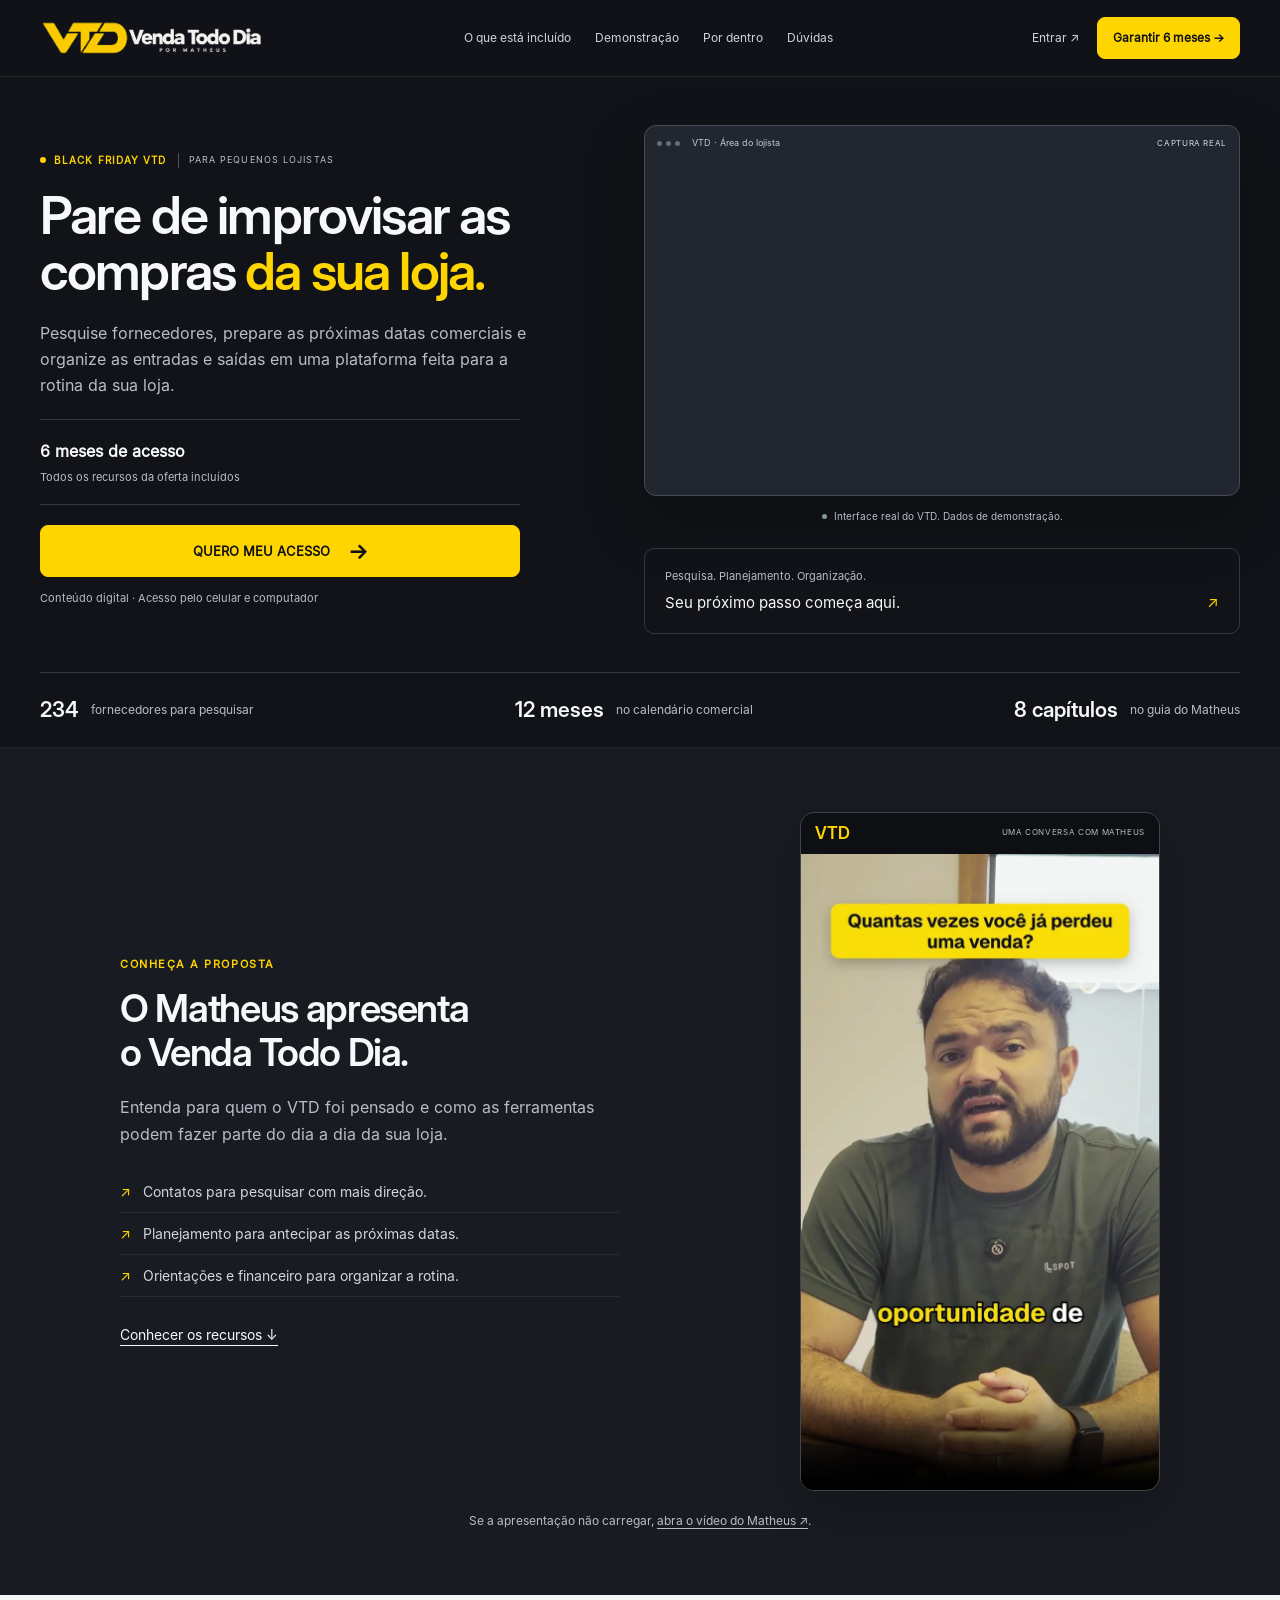
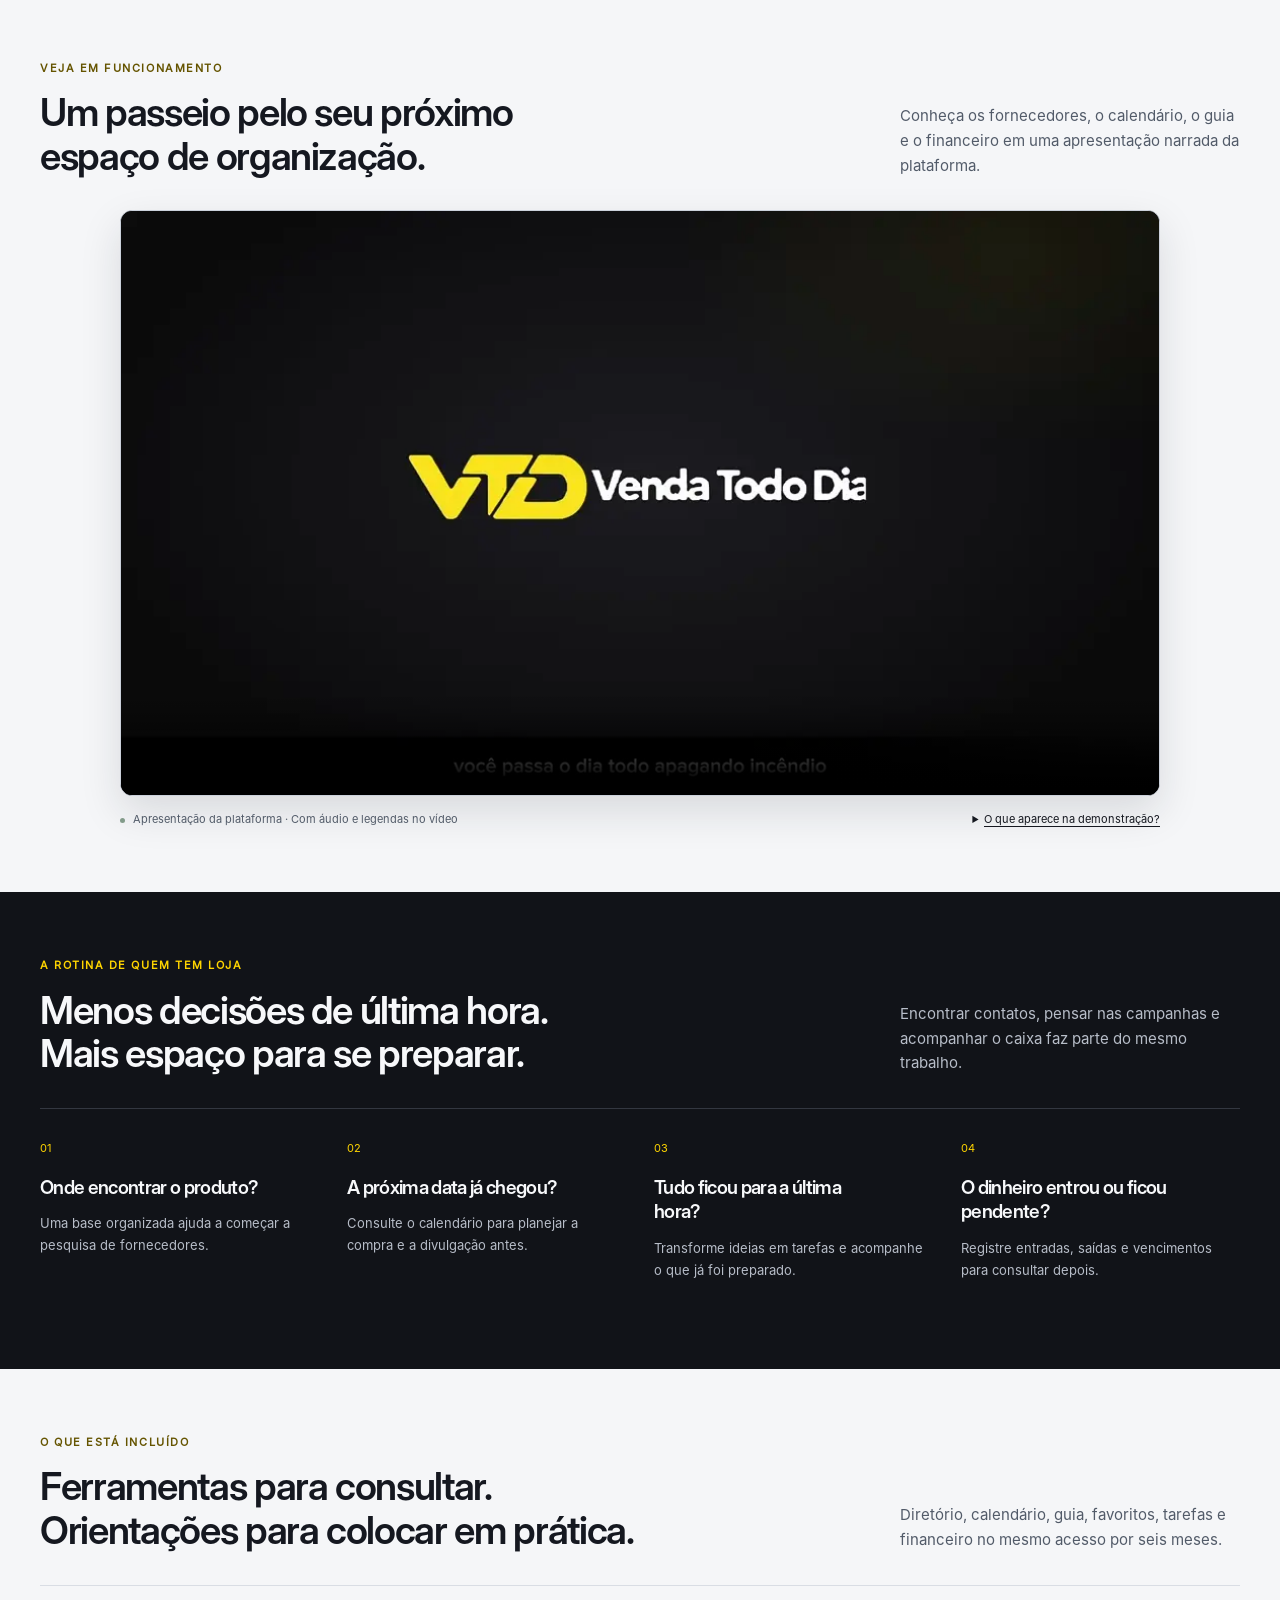
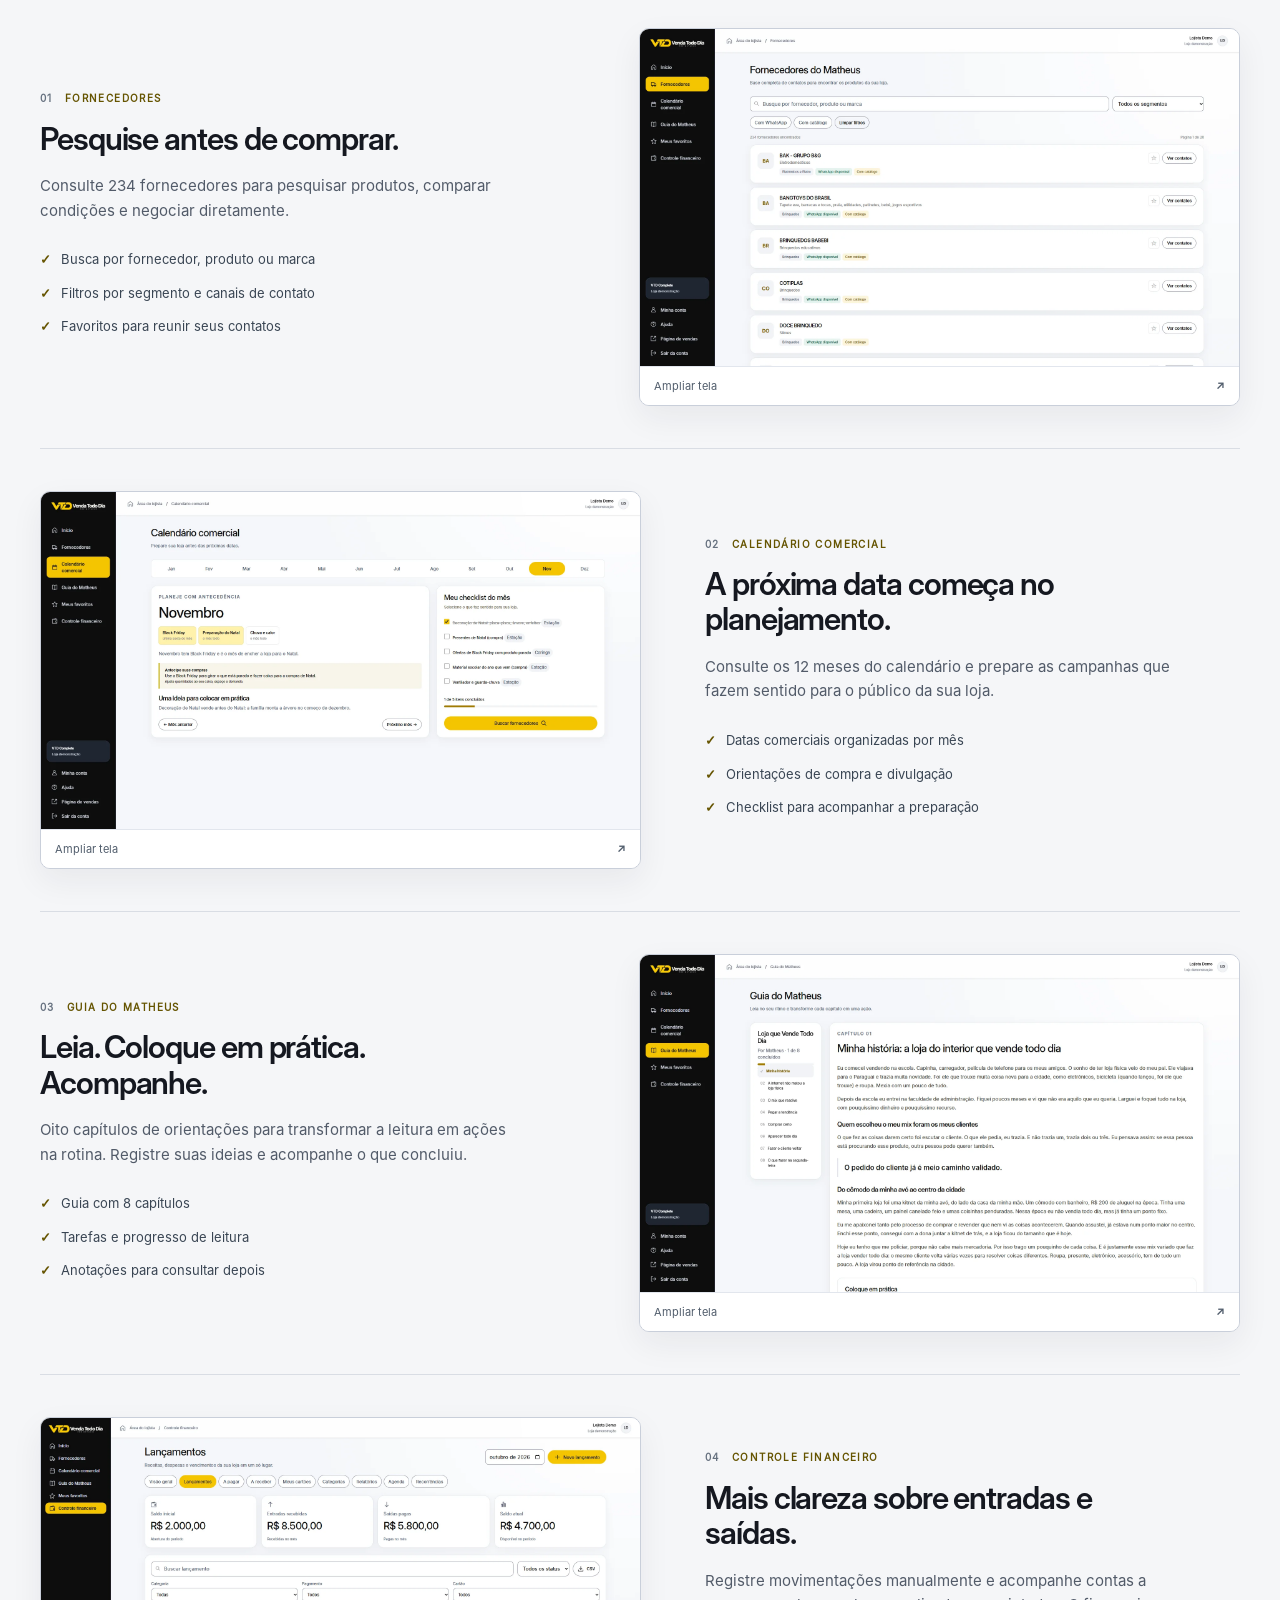
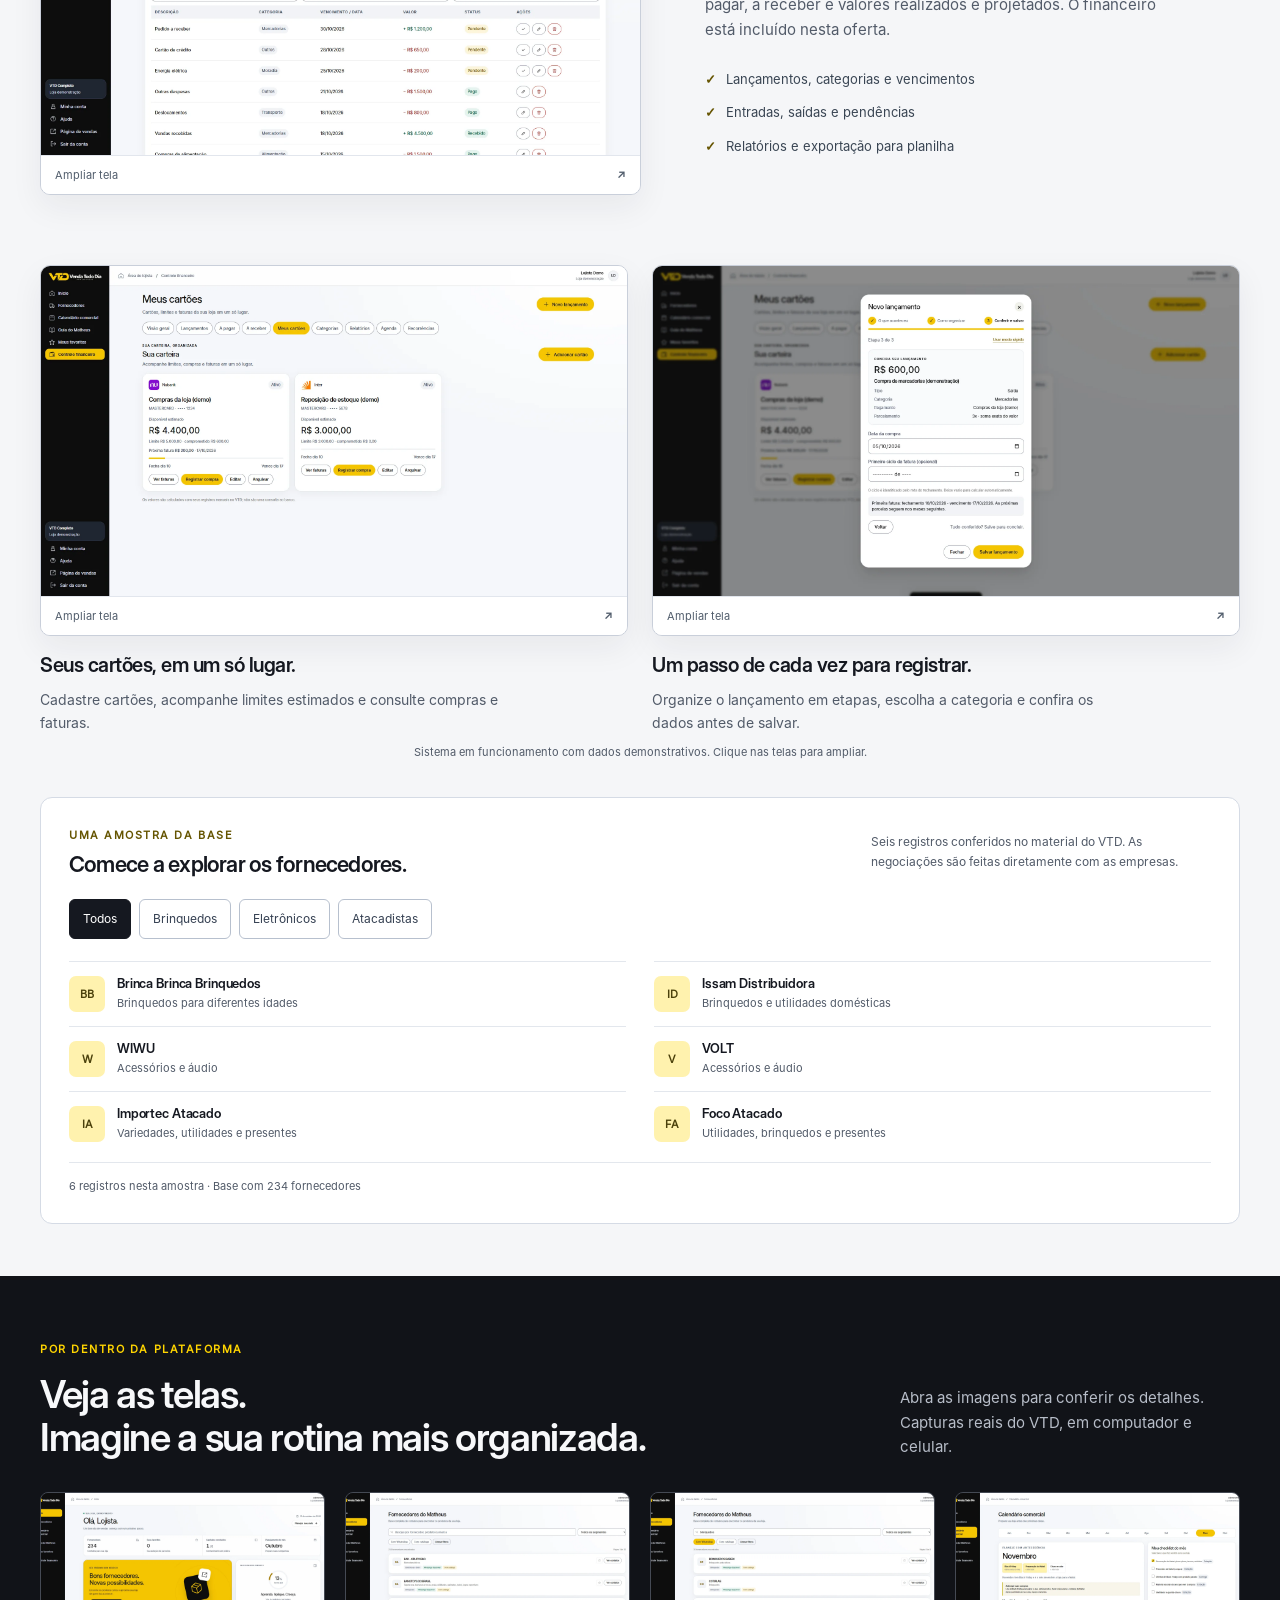
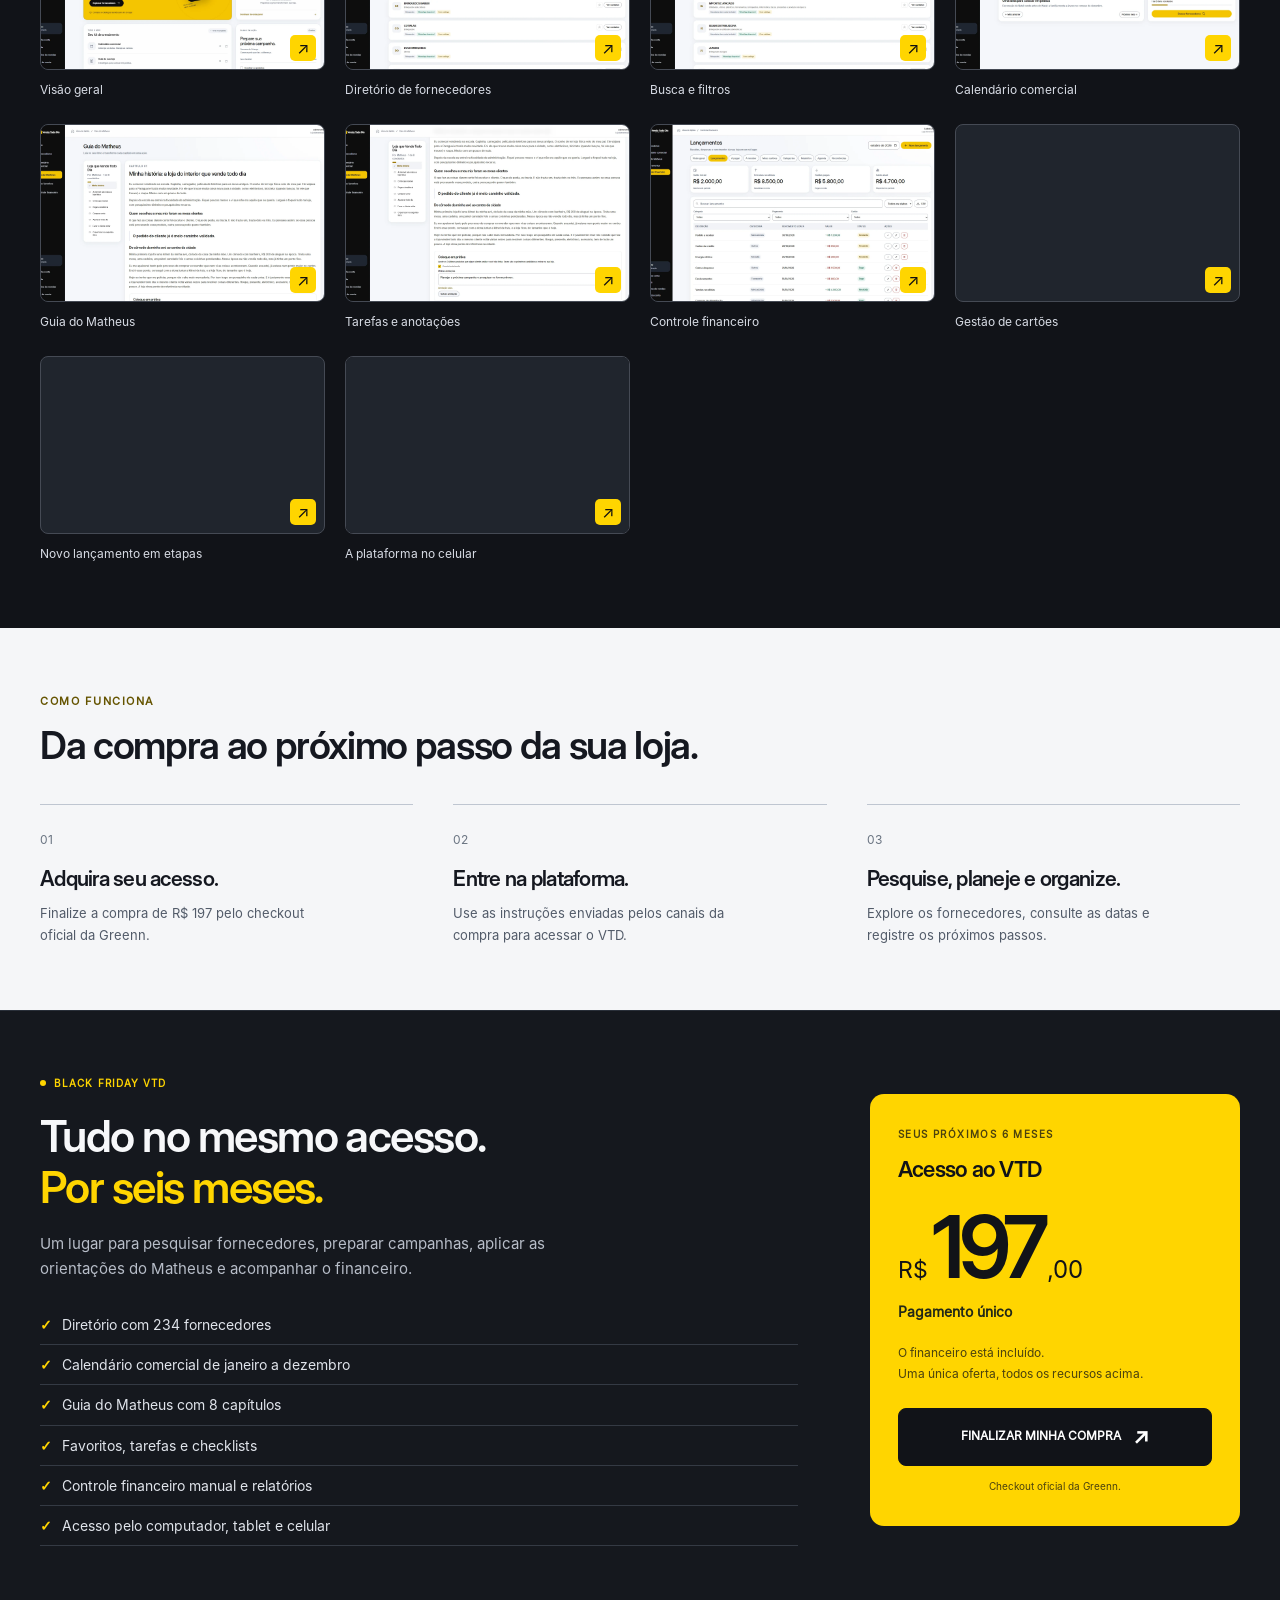
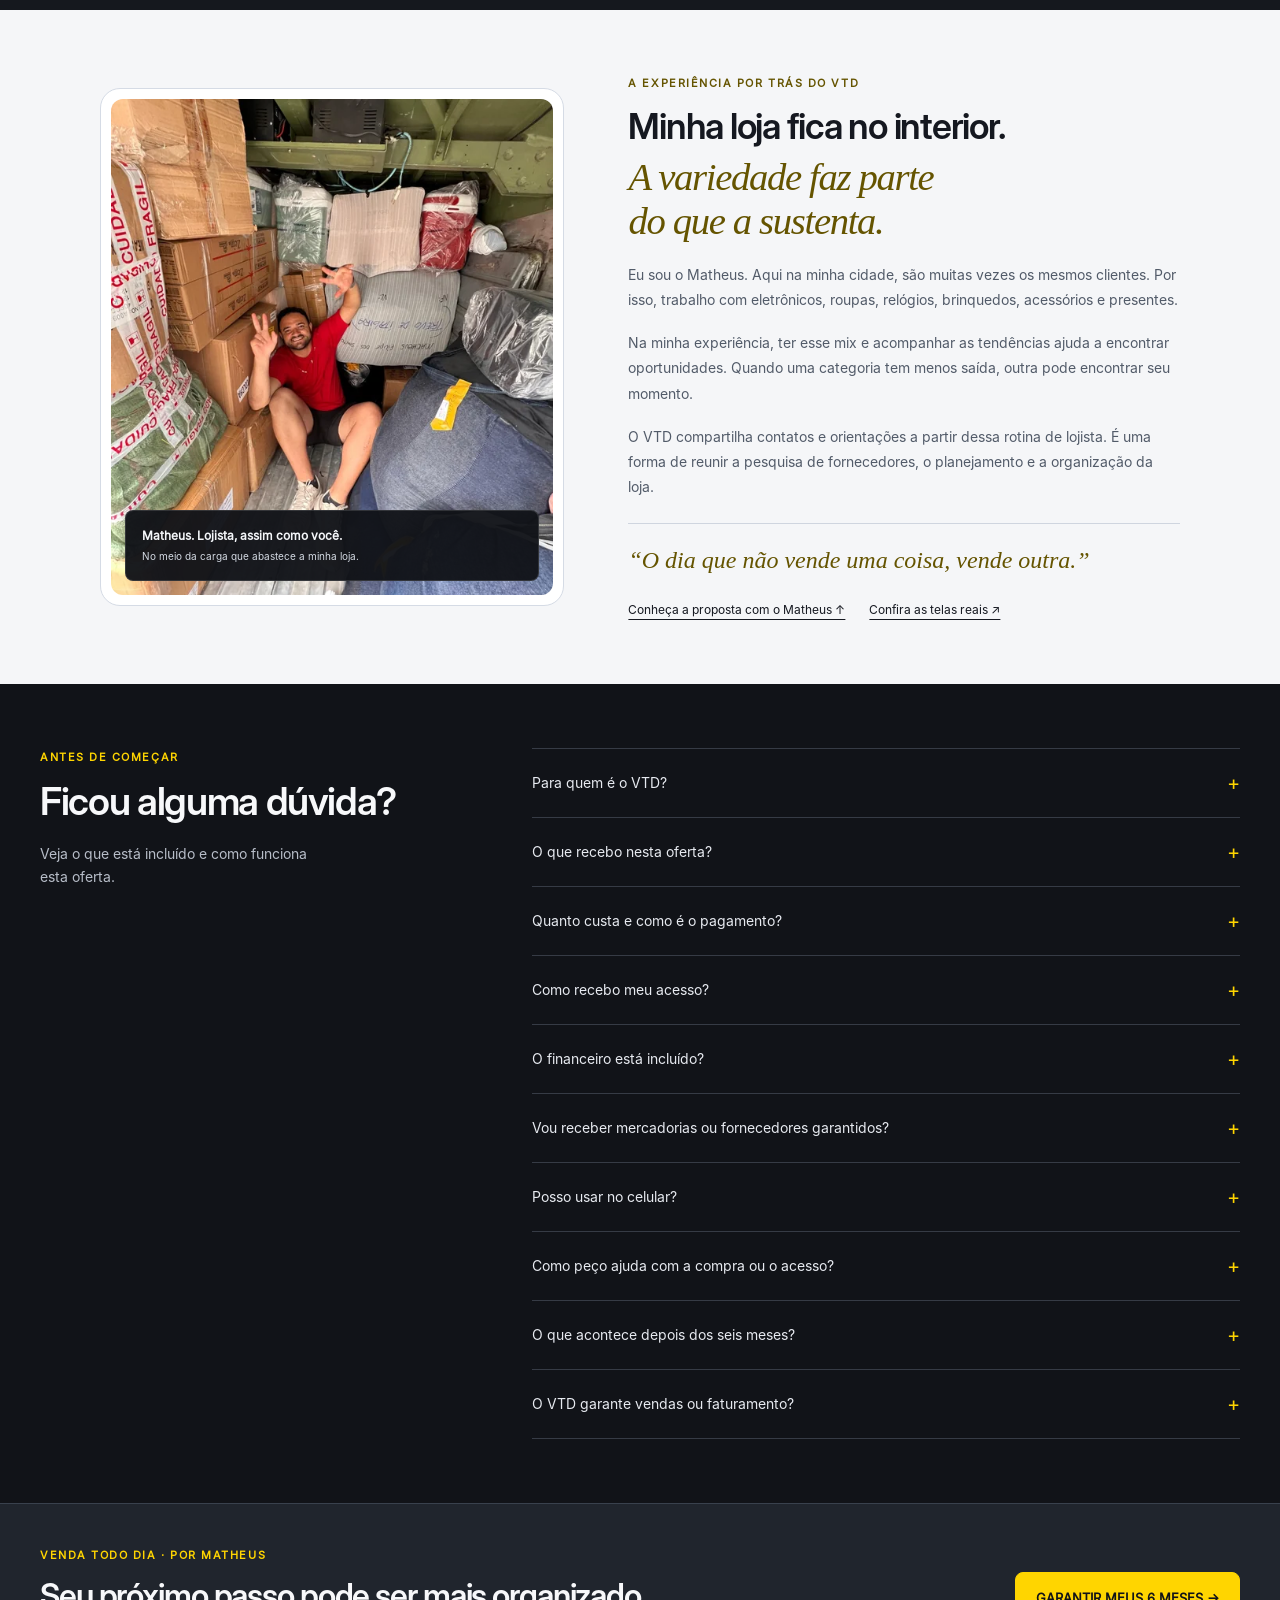
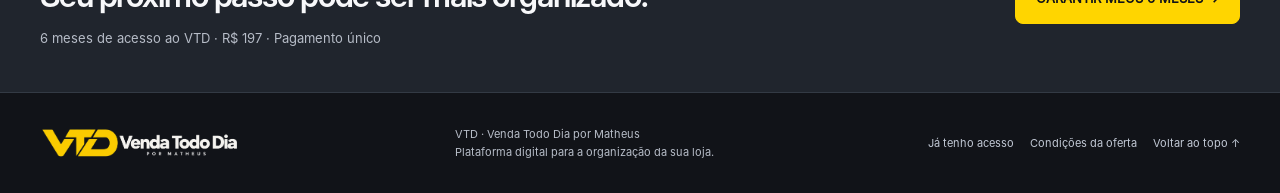
==== commit bf4edbcb: "Atualiza vídeos da landing com VSL do Matheus e apresentação narrada Usa MP4s com controles nativos," ====
--- a/lp/index.html
+++ b/lp/index.html
@@ -1,84 +1,83 @@
-<!doctype html>
-<html lang="pt-BR"><head>
-<meta charset="utf-8"><meta name="viewport" content="width=device-width,initial-scale=1"><meta name="theme-color" content="#111318">
-<title>VTD Black Friday — 6 meses de acesso por R$ 197</title>
-<meta name="description" content="Pesquise 234 fornecedores, prepare as próximas datas e organize sua loja com o guia do Matheus e controle financeiro. 6 meses por R$ 197, pagamento único.">
-<link rel="canonical" href="https://vendatododia.online/lp/">
-<meta property="og:type" content="website"><meta property="og:locale" content="pt_BR"><meta property="og:site_name" content="Venda Todo Dia">
-<meta property="og:title" content="VTD Black Friday — sua loja mais organizada"><meta property="og:description" content="Fornecedores, calendário, guia prático e financeiro. 6 meses por R$ 197 em pagamento único.">
-<meta property="og:url" content="https://vendatododia.online/lp/"><meta property="og:image" content="https://vendatododia.online/assets/images/vtd-compartilhar.jpg">
-<meta property="og:image:width" content="1200"><meta property="og:image:height" content="630"><meta property="og:image:alt" content="VTD Black Friday, seis meses por R$ 197 e uma captura real da plataforma">
-<meta name="twitter:card" content="summary_large_image"><link rel="icon" type="image/png" sizes="64x64" href="../assets/icons/vtd-favicon.png"><link rel="apple-touch-icon" href="../assets/icons/vtd-apple-touch.png">
-<link rel="preload" href="../design-system/fonts/InterDisplay-SemiBold.woff" as="font" type="font/woff" crossorigin><link rel="preload" href="../design-system/fonts/Inter-Regular.woff" as="font" type="font/woff" crossorigin>
-<link rel="stylesheet" href="../assets/landing/black-friday.css?v=20261031-publicacao"><script defer src="../assets/landing/black-friday.js?v=20261031-publicacao"></script>
-<script type="application/ld+json">{"@context":"https://schema.org","@type":"WebPage","name":"VTD Black Friday","url":"https://vendatododia.online/lp/","inLanguage":"pt-BR","description":"Plataforma digital para pesquisa de fornecedores, planejamento comercial e organização financeira de pequenos lojistas."}</script>
-</head><body id="top">
-<a class="skip-link" href="#conteudo">Pular para o conteúdo</a>
-<header class="site-header"><div class="container header-inner"><a href="#top" class="brand" aria-label="Venda Todo Dia, início"><img draggable="false" class="brand-logo" src="../assets/images/vtd-logo.webp" width="1055" height="170" alt="VTD Venda Todo Dia por Matheus"></a>
-<nav class="desktop-nav" aria-label="Navegação principal"><a href="#kit">O que está incluído</a><a href="#demonstracao">Demonstração</a><a href="#por-dentro">Por dentro</a><a href="#duvidas">Dúvidas</a></nav>
-<div class="header-actions"><a class="login-link" href="https://vendatododia.online/#/login">Entrar ↗</a><a class="button button-small header-buy" data-payment-link href="#pagamento">Garantir 6 meses →</a>
-<details class="mobile-menu"><summary aria-label="Abrir menu de navegação">Menu ☰</summary><nav aria-label="Navegação mobile"><a href="#kit">O que está incluído</a><a href="#demonstracao">Demonstração</a><a href="#por-dentro">Por dentro</a><a href="#acesso">A oferta</a><a href="#duvidas">Dúvidas</a></nav></details></div></div></header>
-<main id="conteudo">
-<section class="hero" aria-labelledby="hero-title"><div class="container"><div class="hero-layout">
-<div class="hero-copy"><p class="campaign-label"><span aria-hidden="true"></span> BLACK FRIDAY VTD <b>PARA PEQUENOS LOJISTAS</b></p>
-<h1 id="hero-title">Pare de improvisar as compras <em>da sua loja.</em></h1>
-<p class="hero-description">Pesquise fornecedores, prepare as próximas datas comerciais e organize as entradas e saídas em uma plataforma feita para a rotina da sua loja.</p>
-<div class="hero-offer"><div><strong>6 meses de acesso</strong><span>Todos os recursos da oferta incluídos</span></div></div>
-<a class="button buy" data-payment-link href="#pagamento">QUERO MEU ACESSO <span aria-hidden="true">→</span></a><p class="hero-fine">Conteúdo digital · Acesso pelo celular e computador</p></div>
-<figure class="hero-media"><div class="screen-frame"><div class="screen-top"><span class="screen-dots" aria-hidden="true"><i></i><i></i><i></i></span><span>VTD · Área do lojista</span><span class="live-label">CAPTURA REAL</span></div>
-<img draggable="false" src="../assets/images/dashboard.webp" srcset="../assets/images/dashboard-960.webp 960w, ../assets/images/dashboard.webp 1920w" sizes="(max-width:960px) 92vw, 54vw" width="1920" height="1080" alt="Dashboard real do VTD com fornecedores, guia e planejamento. Dados de demonstração." fetchpriority="high" decoding="async"></div>
-<figcaption><span class="caption-dot" aria-hidden="true"></span> Interface real do VTD. Dados de demonstração.</figcaption>
-<div class="media-note"><span>Pesquisa. Planejamento. Organização.</span><b>Seu próximo passo começa aqui. <span aria-hidden="true">↗</span></b></div></figure></div>
-<div class="hero-facts" aria-label="Conteúdo da plataforma"><span><strong>234</strong> fornecedores para pesquisar</span><span><strong>12 meses</strong> no calendário comercial</span><span><strong>8 capítulos</strong> no guia do Matheus</span></div></div></section>
-
-<section class="section presenter-section" id="vsl" aria-labelledby="presenter-title"><div class="container presenter-layout">
-<div class="presenter-copy"><p class="eyebrow">CONHEÇA A PROPOSTA</p><h2 id="presenter-title">O Matheus apresenta<br>o Venda Todo Dia.</h2><p>Entenda para quem o VTD foi pensado e como as ferramentas podem fazer parte do dia a dia da sua loja.</p>
-<ul class="plain-list"><li>Contatos para pesquisar com mais direção.</li><li>Planejamento para antecipar as próximas datas.</li><li>Orientações e financeiro para organizar a rotina.</li></ul><a class="text-link" href="#kit">Conhecer os recursos ↓</a></div>
-<div class="presenter-player" id="matheus-player" aria-label="Apresentação em vídeo com Matheus"><div class="player-brand"><span>VTD</span><small>UMA CONVERSA COM MATHEUS</small></div>
-<div class="portrait-stage" id="matheus-stage"><button class="video-cover" id="matheus-launch" type="button" aria-label="Reproduzir apresentação do VTD"><img draggable="false" src="../assets/images/vtd-logo.webp" width="1055" height="170" alt=""><span class="play-disc" aria-hidden="true">▶</span><strong>Conheça o VTD<br>com o Matheus</strong><small>A apresentação começa sem som.</small></button></div>
-<div class="vtd-player-controls" role="group" aria-label="Controles da apresentação"><button type="button" data-player-play aria-label="Reproduzir vídeo" disabled><svg class="player-icon" aria-hidden="true"><use href="../assets/icons/vtd-player.svg#play"></use></svg></button><button type="button" data-player-mute aria-label="Ativar som" aria-pressed="false" disabled>Ativar som</button><span data-player-time aria-live="off">0:00</span><button type="button" data-player-full aria-label="Ampliar vídeo"><svg class="player-icon" aria-hidden="true"><use href="../assets/icons/vtd-player.svg#fullscreen"></use></svg></button></div>
-<input class="player-seek" data-player-seek type="range" min="0" max="100" value="0" step="1" aria-label="Posição da apresentação" disabled><p class="player-status" data-player-status role="status">Reprodução automática sem som.</p></div></div>
-<p class="container player-fallback">Se a apresentação não carregar, <a href="https://youtube.com/shorts/Z13Tw3LQ97E" target="_blank" rel="noopener noreferrer">abra o vídeo original ↗</a>.</p></section>
-
-<section class="section light-section" id="demonstracao" aria-labelledby="demo-title"><div class="container"><div class="section-heading"><div><p class="eyebrow">VEJA EM FUNCIONAMENTO</p><h2 id="demo-title">Um passeio pelo seu próximo<br>espaço de organização.</h2></div><p>Uma demonstração real: fornecedores, calendário, guia e financeiro. Conta e valores são fictícios.</p></div>
-<div class="demo-video-frame"><video id="vtd-demo" controls playsinline preload="none" poster="../assets/images/vtd-video-poster.webp" width="1920" height="1080" aria-label="Demonstração real da plataforma Venda Todo Dia"><source src="../assets/videos/vtd-demonstracao.mp4" type="video/mp4"><track src="../assets/videos/vtd-demonstracao.vtt" kind="captions" srclang="pt-BR" label="Português">Seu navegador não suporta o vídeo. <a href="../assets/videos/vtd-demonstracao.mp4">Abrir demonstração</a>.</video></div>
-<div class="demo-caption"><span class="caption-dot" aria-hidden="true"></span><p>Telas reais · Dados de demonstração · Sem áudio</p><details><summary>O que aparece na demonstração?</summary><p>Visão geral; busca e filtros de fornecedores; favoritos; calendário e checklists; capítulos, tarefas e anotações; entradas, saídas e pendências do financeiro. Ao final, a oferta de seis meses por R$ 197.</p></details></div></div></section>
-
-<section class="section problem-section" aria-labelledby="problem-title"><div class="container"><div class="section-heading"><div><p class="eyebrow">A ROTINA DE QUEM TEM LOJA</p><h2 id="problem-title">Menos decisões de última hora.<br>Mais espaço para se preparar.</h2></div><p>Encontrar contatos, pensar nas campanhas e acompanhar o caixa faz parte do mesmo trabalho.</p></div>
-<div class="pain-list"><article><span>01</span><h3>Onde encontrar o produto?</h3><p>Uma base organizada ajuda a começar a pesquisa de fornecedores.</p></article><article><span>02</span><h3>A próxima data já chegou?</h3><p>Consulte o calendário para planejar a compra e a divulgação antes.</p></article><article><span>03</span><h3>Tudo ficou para a última hora?</h3><p>Transforme ideias em tarefas e acompanhe o que já foi preparado.</p></article><article><span>04</span><h3>O dinheiro entrou ou ficou pendente?</h3><p>Registre entradas, saídas e vencimentos para consultar depois.</p></article></div></div></section>
-
-<section class="section resources-section light-section" id="kit" aria-labelledby="resources-title"><div class="container"><div class="section-heading"><div><p class="eyebrow">O QUE ESTÁ INCLUÍDO</p><h2 id="resources-title">Ferramentas para consultar.<br>Orientações para colocar em prática.</h2></div><p>Diretório, calendário, guia, favoritos, tarefas e financeiro no mesmo acesso por seis meses.</p></div>
-<article class="module-row"><div class="module-copy"><p class="eyebrow"><span>01</span> FORNECEDORES</p><h3>Pesquise antes de comprar.</h3><p>Consulte 234 fornecedores para pesquisar produtos, comparar condições e negociar diretamente.</p><ul class="check-list"><li>Busca por fornecedor, produto ou marca</li><li>Filtros por segmento e canais de contato</li><li>Favoritos para reunir seus contatos</li></ul></div><a draggable="false" class="module-shot" href="../assets/images/fornecedores.webp" data-lightbox data-title="Diretório real de fornecedores do VTD" aria-label="Ampliar: Diretório real de fornecedores do VTD"><img draggable="false" src="../assets/images/fornecedores.webp" width="1920" height="1080" loading="lazy" decoding="async" alt="Diretório real de fornecedores do VTD"><span>Ampliar tela <b aria-hidden="true">↗</b></span></a></article><article class="module-row"><div class="module-copy"><p class="eyebrow"><span>02</span> CALENDÁRIO COMERCIAL</p><h3>A próxima data começa no planejamento.</h3><p>Consulte os 12 meses do calendário e prepare as campanhas que fazem sentido para o público da sua loja.</p><ul class="check-list"><li>Datas comerciais organizadas por mês</li><li>Orientações de compra e divulgação</li><li>Checklist para acompanhar a preparação</li></ul></div><a draggable="false" class="module-shot" href="../assets/images/calendario.webp" data-lightbox data-title="Calendário e checklist de novembro no VTD" aria-label="Ampliar: Calendário e checklist de novembro no VTD"><img draggable="false" src="../assets/images/calendario.webp" width="1920" height="1080" loading="lazy" decoding="async" alt="Calendário e checklist de novembro no VTD"><span>Ampliar tela <b aria-hidden="true">↗</b></span></a></article><article class="module-row"><div class="module-copy"><p class="eyebrow"><span>03</span> GUIA DO MATHEUS</p><h3>Leia. Coloque em prática. Acompanhe.</h3><p>Oito capítulos de orientações para transformar a leitura em ações na rotina. Registre suas ideias e acompanhe o que concluiu.</p><ul class="check-list"><li>Guia com 8 capítulos</li><li>Tarefas e progresso de leitura</li><li>Anotações para consultar depois</li></ul></div><a draggable="false" class="module-shot" href="../assets/images/guia.webp" data-lightbox data-title="Guia real do Matheus, capítulos e progresso" aria-label="Ampliar: Guia real do Matheus, capítulos e progresso"><img draggable="false" src="../assets/images/guia.webp" width="1920" height="1080" loading="lazy" decoding="async" alt="Guia real do Matheus, capítulos e progresso"><span>Ampliar tela <b aria-hidden="true">↗</b></span></a></article><article class="module-row"><div class="module-copy"><p class="eyebrow"><span>04</span> CONTROLE FINANCEIRO</p><h3>Mais clareza sobre entradas e saídas.</h3><p>Registre movimentações manualmente e acompanhe contas a pagar, a receber e valores realizados e projetados. O financeiro está incluído nesta oferta.</p><ul class="check-list"><li>Lançamentos, categorias e vencimentos</li><li>Entradas, saídas e pendências</li><li>Relatórios e exportação para planilha</li></ul></div><a draggable="false" class="module-shot" href="../assets/images/financeiro.webp" data-lightbox data-title="Lançamentos financeiros reais com valores fictícios" aria-label="Ampliar: Lançamentos financeiros reais com valores fictícios"><img draggable="false" src="../assets/images/financeiro.webp" width="1920" height="1080" loading="lazy" decoding="async" alt="Lançamentos financeiros reais com valores fictícios"><span>Ampliar tela <b aria-hidden="true">↗</b></span></a></article>
-<div class="finance-preview-grid" aria-label="Cartões e lançamentos no VTD">
-<figure class="finance-preview"><a draggable="false" class="module-shot" href="../assets/images/gestao-cartoes.webp" data-lightbox data-title="Gestão de cartões — dados de demonstração" aria-label="Ampliar: Gestão de cartões"><img draggable="false" src="../assets/images/gestao-cartoes.webp" width="1920" height="1080" loading="lazy" decoding="async" alt="Carteira real do VTD com cartões de demonstração, limites estimados e acesso às faturas"><span>Ampliar tela <b aria-hidden="true">↗</b></span></a><figcaption><strong>Seus cartões, em um só lugar.</strong><p>Cadastre cartões, acompanhe limites estimados e consulte compras e faturas.</p></figcaption></figure>
-<figure class="finance-preview"><a draggable="false" class="module-shot" href="../assets/images/novo-lancamento.webp" data-lightbox data-title="Novo lançamento em etapas — dados de demonstração" aria-label="Ampliar: Novo lançamento em etapas"><img draggable="false" src="../assets/images/novo-lancamento.webp" width="1920" height="1080" loading="lazy" decoding="async" alt="Formulário real de novo lançamento no VTD, com revisão de uma compra fictícia em três parcelas"><span>Ampliar tela <b aria-hidden="true">↗</b></span></a><figcaption><strong>Um passo de cada vez para registrar.</strong><p>Organize o lançamento em etapas, escolha a categoria e confira os dados antes de salvar.</p></figcaption></figure>
-</div>
-<p class="media-disclosure">Sistema em funcionamento com dados demonstrativos. Clique nas telas para ampliar.</p>
-<div class="supplier-sample"><div class="sample-heading"><div><p class="eyebrow">UMA AMOSTRA DA BASE</p><h3>Comece a explorar os fornecedores.</h3></div><p>Seis registros conferidos no material do VTD. As negociações são feitas diretamente com as empresas.</p></div>
-<div class="sample-tabs" role="tablist" aria-label="Filtrar amostra de fornecedores"><button id="sample-all" role="tab" aria-controls="sample-results" aria-selected="true" data-filter="todos">Todos</button><button id="sample-toys" role="tab" aria-controls="sample-results" aria-selected="false" tabindex="-1" data-filter="brinquedos">Brinquedos</button><button id="sample-tech" role="tab" aria-controls="sample-results" aria-selected="false" tabindex="-1" data-filter="eletronicos">Eletrônicos</button><button id="sample-wholesale" role="tab" aria-controls="sample-results" aria-selected="false" tabindex="-1" data-filter="atacadistas">Atacadistas</button></div>
-<div class="sample-results" id="sample-results" role="tabpanel" aria-labelledby="sample-all"><article class="sample-row" data-groups="brinquedos atacadistas"><span class="sample-initial" aria-hidden="true">BB</span><div><h4>Brinca Brinca Brinquedos</h4><p>Brinquedos para diferentes idades</p></div></article><article class="sample-row" data-groups="brinquedos atacadistas"><span class="sample-initial" aria-hidden="true">ID</span><div><h4>Issam Distribuidora</h4><p>Brinquedos e utilidades domésticas</p></div></article><article class="sample-row" data-groups="eletronicos"><span class="sample-initial" aria-hidden="true">W</span><div><h4>WIWU</h4><p>Acessórios e áudio</p></div></article><article class="sample-row" data-groups="eletronicos"><span class="sample-initial" aria-hidden="true">V</span><div><h4>VOLT</h4><p>Acessórios e áudio</p></div></article><article class="sample-row" data-groups="atacadistas brinquedos"><span class="sample-initial" aria-hidden="true">IA</span><div><h4>Importec Atacado</h4><p>Variedades, utilidades e presentes</p></div></article><article class="sample-row" data-groups="atacadistas brinquedos"><span class="sample-initial" aria-hidden="true">FA</span><div><h4>Foco Atacado</h4><p>Utilidades, brinquedos e presentes</p></div></article></div><p class="sample-count" aria-live="polite">6 registros nesta amostra · Base com 234 fornecedores</p></div></div></section>
-
-<section class="section gallery-section" id="por-dentro" aria-labelledby="gallery-title"><div class="container"><div class="section-heading"><div><p class="eyebrow">POR DENTRO DA PLATAFORMA</p><h2 id="gallery-title">Veja as telas.<br>Imagine a sua rotina mais organizada.</h2></div><p>Abra as imagens para conferir os detalhes. Capturas reais do VTD, em computador e celular.</p></div><div class="gallery"><figure class="gallery-item"><a draggable="false" href="../assets/images/dashboard.webp" data-lightbox data-title="Visão geral — dados de demonstração" aria-label="Ampliar: Visão geral"><img draggable="false" src="../assets/images/dashboard.webp" width="1920" height="1080" loading="lazy" decoding="async" alt="Visão geral no sistema real VTD, com dados demonstrativos"><span aria-hidden="true">↗</span></a><figcaption>Visão geral</figcaption></figure><figure class="gallery-item"><a draggable="false" href="../assets/images/fornecedores.webp" data-lightbox data-title="Diretório de fornecedores — dados de demonstração" aria-label="Ampliar: Diretório de fornecedores"><img draggable="false" src="../assets/images/fornecedores.webp" width="1920" height="1080" loading="lazy" decoding="async" alt="Diretório de fornecedores no sistema real VTD, com dados demonstrativos"><span aria-hidden="true">↗</span></a><figcaption>Diretório de fornecedores</figcaption></figure><figure class="gallery-item"><a draggable="false" href="../assets/images/busca-fornecedores.webp" data-lightbox data-title="Busca e filtros — dados de demonstração" aria-label="Ampliar: Busca e filtros"><img draggable="false" src="../assets/images/busca-fornecedores.webp" width="1920" height="1080" loading="lazy" decoding="async" alt="Busca e filtros no sistema real VTD, com dados demonstrativos"><span aria-hidden="true">↗</span></a><figcaption>Busca e filtros</figcaption></figure><figure class="gallery-item"><a draggable="false" href="../assets/images/calendario.webp" data-lightbox data-title="Calendário comercial — dados de demonstração" aria-label="Ampliar: Calendário comercial"><img draggable="false" src="../assets/images/calendario.webp" width="1920" height="1080" loading="lazy" decoding="async" alt="Calendário comercial no sistema real VTD, com dados demonstrativos"><span aria-hidden="true">↗</span></a><figcaption>Calendário comercial</figcaption></figure><figure class="gallery-item"><a draggable="false" href="../assets/images/guia.webp" data-lightbox data-title="Guia do Matheus — dados de demonstração" aria-label="Ampliar: Guia do Matheus"><img draggable="false" src="../assets/images/guia.webp" width="1920" height="1080" loading="lazy" decoding="async" alt="Guia do Matheus no sistema real VTD, com dados demonstrativos"><span aria-hidden="true">↗</span></a><figcaption>Guia do Matheus</figcaption></figure><figure class="gallery-item"><a draggable="false" href="../assets/images/tarefas.webp" data-lightbox data-title="Tarefas e anotações — dados de demonstração" aria-label="Ampliar: Tarefas e anotações"><img draggable="false" src="../assets/images/tarefas.webp" width="1920" height="1080" loading="lazy" decoding="async" alt="Tarefas e anotações no sistema real VTD, com dados demonstrativos"><span aria-hidden="true">↗</span></a><figcaption>Tarefas e anotações</figcaption></figure><figure class="gallery-item"><a draggable="false" href="../assets/images/financeiro.webp" data-lightbox data-title="Controle financeiro — dados de demonstração" aria-label="Ampliar: Controle financeiro"><img draggable="false" src="../assets/images/financeiro.webp" width="1920" height="1080" loading="lazy" decoding="async" alt="Controle financeiro no sistema real VTD, com dados demonstrativos"><span aria-hidden="true">↗</span></a><figcaption>Controle financeiro</figcaption></figure><figure class="gallery-item"><a draggable="false" href="../assets/images/gestao-cartoes.webp" data-lightbox data-title="Gestão de cartões — dados de demonstração" aria-label="Ampliar: Gestão de cartões"><img draggable="false" src="../assets/images/gestao-cartoes.webp" width="1920" height="1080" loading="lazy" decoding="async" alt="Carteira real do VTD com cartões, limites estimados e faturas fictícios"><span aria-hidden="true">↗</span></a><figcaption>Gestão de cartões</figcaption></figure><figure class="gallery-item"><a draggable="false" href="../assets/images/novo-lancamento.webp" data-lightbox data-title="Novo lançamento em etapas — dados de demonstração" aria-label="Ampliar: Novo lançamento em etapas"><img draggable="false" src="../assets/images/novo-lancamento.webp" width="1920" height="1080" loading="lazy" decoding="async" alt="Revisão de um lançamento fictício no formulário guiado do VTD"><span aria-hidden="true">↗</span></a><figcaption>Novo lançamento em etapas</figcaption></figure><figure class="gallery-item"><a draggable="false" href="../assets/images/plataforma-mobile.webp" data-lightbox data-title="A plataforma no celular — dados de demonstração" aria-label="Ampliar: A plataforma no celular"><img draggable="false" src="../assets/images/plataforma-mobile.webp" width="390" height="844" loading="lazy" decoding="async" alt="A plataforma no celular no sistema real VTD, com dados demonstrativos"><span aria-hidden="true">↗</span></a><figcaption>A plataforma no celular</figcaption></figure></div></div></section>
-
-<section class="section steps-section light-section" id="como-funciona" aria-labelledby="steps-title"><div class="container"><p class="eyebrow">COMO FUNCIONA</p><h2 id="steps-title">Da compra ao próximo passo da sua loja.</h2><div class="steps"><article><span>01</span><h3>Adquira seu acesso.</h3><p>Finalize a compra de R$ 197 pelo checkout oficial da Greenn.</p></article><article><span>02</span><h3>Entre na plataforma.</h3><p>Use as instruções enviadas pelos canais da compra para acessar o VTD.</p></article><article><span>03</span><h3>Pesquise, planeje e organize.</h3><p>Explore os fornecedores, consulte as datas e registre os próximos passos.</p></article></div></div></section>
-
-<section class="section offer-section" id="acesso" aria-labelledby="offer-title"><div class="container offer-layout"><div class="offer-copy"><p class="campaign-label"><span aria-hidden="true"></span> BLACK FRIDAY VTD</p><h2 id="offer-title">Tudo no mesmo acesso.<br><em>Por seis meses.</em></h2><p>Um lugar para pesquisar fornecedores, preparar campanhas, aplicar as orientações do Matheus e acompanhar o financeiro.</p><ul class="offer-list"><li>Diretório com 234 fornecedores</li><li>Calendário comercial de janeiro a dezembro</li><li>Guia do Matheus com 8 capítulos</li><li>Favoritos, tarefas e checklists</li><li>Controle financeiro manual e relatórios</li><li>Acesso pelo computador, tablet e celular</li></ul></div>
-<aside class="price-card" id="pagamento" tabindex="-1" aria-label="Pagamento e acesso ao VTD"><p class="eyebrow">SEUS PRÓXIMOS 6 MESES</p><h3>Acesso ao VTD</h3><p class="offer-price"><span>R$</span><strong>197</strong><small>,00</small></p><p class="payment-once">Pagamento único</p><p class="price-description">O financeiro está incluído.<br>Uma única oferta, todos os recursos acima.</p><a class="button buy" data-checkout href="https://payfast.greenn.com.br/6sxyvkf" target="_blank" rel="noopener noreferrer">FINALIZAR MINHA COMPRA <span aria-hidden="true">↗</span></a><p class="checkout-note">Checkout oficial da Greenn.</p></aside></div></section>
-
-<section class="section founder-section light-section" id="sobre-matheus" aria-labelledby="founder-title"><div class="container founder-layout">
-<figure class="founder-photo"><img draggable="false" src="../assets/images/matheus-caminhao.webp" srcset="../assets/images/matheus-caminhao-600.webp 562w, ../assets/images/matheus-caminhao.webp 975w" sizes="(max-width:700px) 92vw, 430px" width="975" height="1300" loading="lazy" decoding="async" alt="Matheus, de camiseta vermelha, sentado entre as caixas de mercadorias que abastecem sua loja"><figcaption><strong>Matheus. Lojista, assim como você.</strong><span>No meio da carga que abastece a minha loja.</span></figcaption></figure>
-<div class="founder-copy"><p class="eyebrow">A EXPERIÊNCIA POR TRÁS DO VTD</p><h2 id="founder-title">Minha loja fica no interior.<em>A variedade faz parte<br>do que a sustenta.</em></h2>
-<p>Eu sou o Matheus. Aqui na minha cidade, são muitas vezes os mesmos clientes. Por isso, trabalho com eletrônicos, roupas, relógios, brinquedos, acessórios e presentes.</p>
-<p>Na minha experiência, ter esse mix e acompanhar as tendências ajuda a encontrar oportunidades. Quando uma categoria tem menos saída, outra pode encontrar seu momento.</p>
-<p>O VTD compartilha contatos e orientações a partir dessa rotina de lojista. É uma forma de reunir a pesquisa de fornecedores, o planejamento e a organização da loja.</p>
-<blockquote>“O dia que não vende uma coisa, vende outra.”</blockquote>
-<div class="founder-actions"><a class="text-link" href="#vsl">Conheça a proposta com o Matheus ↑</a><a class="text-link" href="#por-dentro">Confira as telas reais ↗</a></div></div>
-</div></section>
-
-<section class="section faq-section" id="duvidas" aria-labelledby="faq-title"><div class="container faq-layout"><div class="faq-intro"><p class="eyebrow">ANTES DE COMEÇAR</p><h2 id="faq-title">Ficou alguma dúvida?</h2><p>Veja o que está incluído e como funciona esta oferta.</p></div><div class="faq-list"><details><summary>Para quem é o VTD?<span aria-hidden="true">+</span></summary><p>Para pequenos lojistas que querem organizar a pesquisa de fornecedores, o planejamento comercial e as movimentações da loja. Quem está começando também pode adaptar o conteúdo à própria realidade.</p></details><details><summary>O que recebo nesta oferta?<span aria-hidden="true">+</span></summary><p>Seis meses de acesso ao diretório de 234 fornecedores, calendário comercial de 12 meses, guia do Matheus com 8 capítulos, favoritos, tarefas, checklists e controle financeiro manual.</p></details><details><summary>Quanto custa e como é o pagamento?<span aria-hidden="true">+</span></summary><p>R$ 197 em pagamento único pelo período de seis meses. As formas de pagamento disponíveis são apresentadas no checkout oficial da Greenn.</p></details><details><summary>Como recebo meu acesso?<span aria-hidden="true">+</span></summary><p>Siga as instruções de acesso enviadas pelos canais da sua compra após a confirmação do pagamento. Guarde o e-mail utilizado no checkout e os comprovantes para consultar o responsável, se necessário.</p></details><details><summary>O financeiro está incluído?<span aria-hidden="true">+</span></summary><p>Sim. Nesta oferta, o controle financeiro está incluído nos seis meses de acesso. Os registros são manuais. A oferta não inclui conexão automática com bancos, emissão fiscal, estoque ou PDV.</p></details><details><summary>Vou receber mercadorias ou fornecedores garantidos?<span aria-hidden="true">+</span></summary><p>O acesso é digital. As mercadorias são negociadas e compradas diretamente com os fornecedores. Confirme autenticidade, frete, pedido mínimo e condições com cada empresa antes de comprar.</p></details><details><summary>Posso usar no celular?<span aria-hidden="true">+</span></summary><p>Sim. A plataforma pode ser acessada pelo navegador do celular, tablet ou computador. Não é necessário instalar um aplicativo para usar os recursos apresentados.</p></details><details><summary>Como peço ajuda com a compra ou o acesso?<span aria-hidden="true">+</span></summary><p>Utilize os dados de contato do responsável disponíveis no checkout oficial e na confirmação da compra. Esses canais permitem identificar o pedido e orientar o atendimento.</p></details><details><summary>O que acontece depois dos seis meses?<span aria-hidden="true">+</span></summary><p>O período incluído nesta oferta é de seis meses. Consulte as condições de acesso e eventual renovação apresentadas na compra antes de finalizar. Não estamos anunciando uma assinatura mensal nesta página.</p></details><details><summary>O VTD garante vendas ou faturamento?<span aria-hidden="true">+</span></summary><p>Os recursos ajudam na pesquisa, no planejamento e na organização. Os resultados dependem da execução, da demanda e das condições de cada negócio. Não há promessa de vendas ou resultados financeiros garantidos.</p></details></div></div></section>
-<section class="final-section" aria-labelledby="final-title"><div class="container final-layout"><div><p class="eyebrow">VENDA TODO DIA · POR MATHEUS</p><h2 id="final-title">Seu próximo passo pode ser mais organizado.</h2><p>6 meses de acesso ao VTD · R$ 197 · Pagamento único</p></div><a class="button buy" data-payment-link href="#pagamento">GARANTIR MEUS 6 MESES →</a></div></section>
-</main>
-<footer class="site-footer"><div class="container footer-layout"><a class="brand" href="#top" aria-label="Voltar ao início"><img draggable="false" class="brand-logo" src="../assets/images/vtd-logo.webp" width="1055" height="170" alt="VTD Venda Todo Dia por Matheus"></a><p>VTD · Venda Todo Dia por Matheus<br>Plataforma digital para a organização da sua loja.</p><div><a href="https://vendatododia.online/#/login">Já tenho acesso</a><a href="#duvidas">Condições da oferta</a><a href="#top">Voltar ao topo ↑</a></div></div></footer>
-<div class="purchase-dock"><span><strong>6 meses de VTD</strong>Todos os recursos incluídos</span><a class="button" data-payment-link href="#pagamento">Quero meu acesso →</a></div>
-<dialog id="image-dialog" aria-labelledby="image-dialog-title"><div class="image-dialog-head"><span id="image-dialog-title"></span><button type="button" data-lightbox-close aria-label="Fechar imagem">✕</button></div><img draggable="false" id="lightbox-image" alt=""><div class="image-dialog-foot"><button type="button" data-lightbox-prev aria-label="Imagem anterior">← Anterior</button><span data-lightbox-count></span><button type="button" data-lightbox-next aria-label="Próxima imagem">Próxima →</button></div></dialog>
-</body></html>
+<!doctype html>
+<html lang="pt-BR"><head>
+<meta charset="utf-8"><meta name="viewport" content="width=device-width,initial-scale=1"><meta name="theme-color" content="#111318">
+<title>VTD Black Friday — 6 meses de acesso por R$ 197</title>
+<meta name="description" content="Pesquise 234 fornecedores, prepare as próximas datas e organize sua loja com o guia do Matheus e controle financeiro. 6 meses por R$ 197, pagamento único.">
+<link rel="canonical" href="https://vendatododia.online/lp/">
+<meta property="og:type" content="website"><meta property="og:locale" content="pt_BR"><meta property="og:site_name" content="Venda Todo Dia">
+<meta property="og:title" content="VTD Black Friday — sua loja mais organizada"><meta property="og:description" content="Fornecedores, calendário, guia prático e financeiro. 6 meses por R$ 197 em pagamento único.">
+<meta property="og:url" content="https://vendatododia.online/lp/"><meta property="og:image" content="https://vendatododia.online/assets/images/vtd-compartilhar.jpg">
+<meta property="og:image:width" content="1200"><meta property="og:image:height" content="630"><meta property="og:image:alt" content="VTD Black Friday, seis meses por R$ 197 e uma captura real da plataforma">
+<meta name="twitter:card" content="summary_large_image"><link rel="icon" type="image/png" sizes="64x64" href="../assets/icons/vtd-favicon.png"><link rel="apple-touch-icon" href="../assets/icons/vtd-apple-touch.png">
+<link rel="preload" href="../design-system/fonts/InterDisplay-SemiBold.woff" as="font" type="font/woff" crossorigin><link rel="preload" href="../design-system/fonts/Inter-Regular.woff" as="font" type="font/woff" crossorigin>
+<link rel="stylesheet" href="../assets/landing/black-friday.css?v=20261106-videos"><script defer src="../assets/landing/black-friday.js?v=20261106-videos"></script>
+<script type="application/ld+json">{"@context":"https://schema.org","@type":"WebPage","name":"VTD Black Friday","url":"https://vendatododia.online/lp/","inLanguage":"pt-BR","description":"Plataforma digital para pesquisa de fornecedores, planejamento comercial e organização financeira de pequenos lojistas."}</script>
+</head><body id="top">
+<a class="skip-link" href="#conteudo">Pular para o conteúdo</a>
+<header class="site-header"><div class="container header-inner"><a href="#top" class="brand" aria-label="Venda Todo Dia, início"><img draggable="false" class="brand-logo" src="../assets/images/vtd-logo.webp" width="1055" height="170" alt="VTD Venda Todo Dia por Matheus"></a>
+<nav class="desktop-nav" aria-label="Navegação principal"><a href="#kit">O que está incluído</a><a href="#demonstracao">Demonstração</a><a href="#por-dentro">Por dentro</a><a href="#duvidas">Dúvidas</a></nav>
+<div class="header-actions"><a class="login-link" href="https://vendatododia.online/#/login">Entrar ↗</a><a class="button button-small header-buy" data-payment-link href="#pagamento">Garantir 6 meses →</a>
+<details class="mobile-menu"><summary aria-label="Abrir menu de navegação">Menu ☰</summary><nav aria-label="Navegação mobile"><a href="#kit">O que está incluído</a><a href="#demonstracao">Demonstração</a><a href="#por-dentro">Por dentro</a><a href="#acesso">A oferta</a><a href="#duvidas">Dúvidas</a></nav></details></div></div></header>
+<main id="conteudo">
+<section class="hero" aria-labelledby="hero-title"><div class="container"><div class="hero-layout">
+<div class="hero-copy"><p class="campaign-label"><span aria-hidden="true"></span> BLACK FRIDAY VTD <b>PARA PEQUENOS LOJISTAS</b></p>
+<h1 id="hero-title">Pare de improvisar as compras <em>da sua loja.</em></h1>
+<p class="hero-description">Pesquise fornecedores, prepare as próximas datas comerciais e organize as entradas e saídas em uma plataforma feita para a rotina da sua loja.</p>
+<div class="hero-offer"><div><strong>6 meses de acesso</strong><span>Todos os recursos da oferta incluídos</span></div></div>
+<a class="button buy" data-payment-link href="#pagamento">QUERO MEU ACESSO <span aria-hidden="true">→</span></a><p class="hero-fine">Conteúdo digital · Acesso pelo celular e computador</p></div>
+<figure class="hero-media"><div class="screen-frame"><div class="screen-top"><span class="screen-dots" aria-hidden="true"><i></i><i></i><i></i></span><span>VTD · Área do lojista</span><span class="live-label">CAPTURA REAL</span></div>
+<img draggable="false" src="../assets/images/dashboard.webp" srcset="../assets/images/dashboard-960.webp 960w, ../assets/images/dashboard.webp 1920w" sizes="(max-width:960px) 92vw, 54vw" width="1920" height="1080" alt="Dashboard real do VTD com fornecedores, guia e planejamento. Dados de demonstração." fetchpriority="high" decoding="async"></div>
+<figcaption><span class="caption-dot" aria-hidden="true"></span> Interface real do VTD. Dados de demonstração.</figcaption>
+<div class="media-note"><span>Pesquisa. Planejamento. Organização.</span><b>Seu próximo passo começa aqui. <span aria-hidden="true">↗</span></b></div></figure></div>
+<div class="hero-facts" aria-label="Conteúdo da plataforma"><span><strong>234</strong> fornecedores para pesquisar</span><span><strong>12 meses</strong> no calendário comercial</span><span><strong>8 capítulos</strong> no guia do Matheus</span></div></div></section>
+
+<section class="section presenter-section" id="vsl" aria-labelledby="presenter-title"><div class="container presenter-layout">
+<div class="presenter-copy"><p class="eyebrow">CONHEÇA A PROPOSTA</p><h2 id="presenter-title">O Matheus apresenta<br>o Venda Todo Dia.</h2><p>Entenda para quem o VTD foi pensado e como as ferramentas podem fazer parte do dia a dia da sua loja.</p>
+<ul class="plain-list"><li>Contatos para pesquisar com mais direção.</li><li>Planejamento para antecipar as próximas datas.</li><li>Orientações e financeiro para organizar a rotina.</li></ul><a class="text-link" href="#kit">Conhecer os recursos ↓</a></div>
+<div class="presenter-player" id="matheus-player" aria-label="Apresentação em vídeo com Matheus"><div class="player-brand"><span>VTD</span><small>UMA CONVERSA COM MATHEUS</small></div>
+<div class="portrait-stage" id="matheus-stage"><video id="matheus-video" controls playsinline preload="none" poster="../assets/images/vtd-matheus-poster.webp" width="720" height="1280" aria-label="Uma conversa com Matheus: apresentação do Venda Todo Dia"><source src="../assets/videos/vtd-conversa-matheus-20261106.mp4" type="video/mp4">Seu navegador não suporta o vídeo. <a href="../assets/videos/vtd-conversa-matheus-20261106.mp4">Abrir apresentação do Matheus</a>.</video></div>
+</div></div>
+<p class="container player-fallback">Se a apresentação não carregar, <a href="../assets/videos/vtd-conversa-matheus-20261106.mp4" target="_blank" rel="noopener noreferrer">abra o vídeo do Matheus ↗</a>.</p></section>
+
+<section class="section light-section" id="demonstracao" aria-labelledby="demo-title"><div class="container"><div class="section-heading"><div><p class="eyebrow">VEJA EM FUNCIONAMENTO</p><h2 id="demo-title">Um passeio pelo seu próximo<br>espaço de organização.</h2></div><p>Conheça os fornecedores, o calendário, o guia e o financeiro em uma apresentação narrada da plataforma.</p></div>
+<div class="demo-video-frame"><video id="vtd-demo" controls playsinline preload="none" poster="../assets/images/vtd-apresentacao-poster.webp" width="1024" height="576" aria-label="Apresentação narrada da plataforma Venda Todo Dia"><source src="../assets/videos/vtd-apresentacao-20261106.mp4" type="video/mp4">Seu navegador não suporta o vídeo. <a href="../assets/videos/vtd-apresentacao-20261106.mp4">Abrir demonstração</a>.</video></div>
+<div class="demo-caption"><span class="caption-dot" aria-hidden="true"></span><p>Apresentação da plataforma · Com áudio e legendas no vídeo</p><details><summary>O que aparece na demonstração?</summary><p>Uma apresentação narrada dos recursos do VTD: pesquisa de fornecedores, calendário comercial, guia do Matheus e controle financeiro.</p></details></div></div></section>
+
+<section class="section problem-section" aria-labelledby="problem-title"><div class="container"><div class="section-heading"><div><p class="eyebrow">A ROTINA DE QUEM TEM LOJA</p><h2 id="problem-title">Menos decisões de última hora.<br>Mais espaço para se preparar.</h2></div><p>Encontrar contatos, pensar nas campanhas e acompanhar o caixa faz parte do mesmo trabalho.</p></div>
+<div class="pain-list"><article><span>01</span><h3>Onde encontrar o produto?</h3><p>Uma base organizada ajuda a começar a pesquisa de fornecedores.</p></article><article><span>02</span><h3>A próxima data já chegou?</h3><p>Consulte o calendário para planejar a compra e a divulgação antes.</p></article><article><span>03</span><h3>Tudo ficou para a última hora?</h3><p>Transforme ideias em tarefas e acompanhe o que já foi preparado.</p></article><article><span>04</span><h3>O dinheiro entrou ou ficou pendente?</h3><p>Registre entradas, saídas e vencimentos para consultar depois.</p></article></div></div></section>
+
+<section class="section resources-section light-section" id="kit" aria-labelledby="resources-title"><div class="container"><div class="section-heading"><div><p class="eyebrow">O QUE ESTÁ INCLUÍDO</p><h2 id="resources-title">Ferramentas para consultar.<br>Orientações para colocar em prática.</h2></div><p>Diretório, calendário, guia, favoritos, tarefas e financeiro no mesmo acesso por seis meses.</p></div>
+<article class="module-row"><div class="module-copy"><p class="eyebrow"><span>01</span> FORNECEDORES</p><h3>Pesquise antes de comprar.</h3><p>Consulte 234 fornecedores para pesquisar produtos, comparar condições e negociar diretamente.</p><ul class="check-list"><li>Busca por fornecedor, produto ou marca</li><li>Filtros por segmento e canais de contato</li><li>Favoritos para reunir seus contatos</li></ul></div><a draggable="false" class="module-shot" href="../assets/images/fornecedores.webp" data-lightbox data-title="Diretório real de fornecedores do VTD" aria-label="Ampliar: Diretório real de fornecedores do VTD"><img draggable="false" src="../assets/images/fornecedores.webp" width="1920" height="1080" loading="lazy" decoding="async" alt="Diretório real de fornecedores do VTD"><span>Ampliar tela <b aria-hidden="true">↗</b></span></a></article><article class="module-row"><div class="module-copy"><p class="eyebrow"><span>02</span> CALENDÁRIO COMERCIAL</p><h3>A próxima data começa no planejamento.</h3><p>Consulte os 12 meses do calendário e prepare as campanhas que fazem sentido para o público da sua loja.</p><ul class="check-list"><li>Datas comerciais organizadas por mês</li><li>Orientações de compra e divulgação</li><li>Checklist para acompanhar a preparação</li></ul></div><a draggable="false" class="module-shot" href="../assets/images/calendario.webp" data-lightbox data-title="Calendário e checklist de novembro no VTD" aria-label="Ampliar: Calendário e checklist de novembro no VTD"><img draggable="false" src="../assets/images/calendario.webp" width="1920" height="1080" loading="lazy" decoding="async" alt="Calendário e checklist de novembro no VTD"><span>Ampliar tela <b aria-hidden="true">↗</b></span></a></article><article class="module-row"><div class="module-copy"><p class="eyebrow"><span>03</span> GUIA DO MATHEUS</p><h3>Leia. Coloque em prática. Acompanhe.</h3><p>Oito capítulos de orientações para transformar a leitura em ações na rotina. Registre suas ideias e acompanhe o que concluiu.</p><ul class="check-list"><li>Guia com 8 capítulos</li><li>Tarefas e progresso de leitura</li><li>Anotações para consultar depois</li></ul></div><a draggable="false" class="module-shot" href="../assets/images/guia.webp" data-lightbox data-title="Guia real do Matheus, capítulos e progresso" aria-label="Ampliar: Guia real do Matheus, capítulos e progresso"><img draggable="false" src="../assets/images/guia.webp" width="1920" height="1080" loading="lazy" decoding="async" alt="Guia real do Matheus, capítulos e progresso"><span>Ampliar tela <b aria-hidden="true">↗</b></span></a></article><article class="module-row"><div class="module-copy"><p class="eyebrow"><span>04</span> CONTROLE FINANCEIRO</p><h3>Mais clareza sobre entradas e saídas.</h3><p>Registre movimentações manualmente e acompanhe contas a pagar, a receber e valores realizados e projetados. O financeiro está incluído nesta oferta.</p><ul class="check-list"><li>Lançamentos, categorias e vencimentos</li><li>Entradas, saídas e pendências</li><li>Relatórios e exportação para planilha</li></ul></div><a draggable="false" class="module-shot" href="../assets/images/financeiro.webp" data-lightbox data-title="Lançamentos financeiros reais com valores fictícios" aria-label="Ampliar: Lançamentos financeiros reais com valores fictícios"><img draggable="false" src="../assets/images/financeiro.webp" width="1920" height="1080" loading="lazy" decoding="async" alt="Lançamentos financeiros reais com valores fictícios"><span>Ampliar tela <b aria-hidden="true">↗</b></span></a></article>
+<div class="finance-preview-grid" aria-label="Cartões e lançamentos no VTD">
+<figure class="finance-preview"><a draggable="false" class="module-shot" href="../assets/images/gestao-cartoes.webp" data-lightbox data-title="Gestão de cartões — dados de demonstração" aria-label="Ampliar: Gestão de cartões"><img draggable="false" src="../assets/images/gestao-cartoes.webp" width="1920" height="1080" loading="lazy" decoding="async" alt="Carteira real do VTD com cartões de demonstração, limites estimados e acesso às faturas"><span>Ampliar tela <b aria-hidden="true">↗</b></span></a><figcaption><strong>Seus cartões, em um só lugar.</strong><p>Cadastre cartões, acompanhe limites estimados e consulte compras e faturas.</p></figcaption></figure>
+<figure class="finance-preview"><a draggable="false" class="module-shot" href="../assets/images/novo-lancamento.webp" data-lightbox data-title="Novo lançamento em etapas — dados de demonstração" aria-label="Ampliar: Novo lançamento em etapas"><img draggable="false" src="../assets/images/novo-lancamento.webp" width="1920" height="1080" loading="lazy" decoding="async" alt="Formulário real de novo lançamento no VTD, com revisão de uma compra fictícia em três parcelas"><span>Ampliar tela <b aria-hidden="true">↗</b></span></a><figcaption><strong>Um passo de cada vez para registrar.</strong><p>Organize o lançamento em etapas, escolha a categoria e confira os dados antes de salvar.</p></figcaption></figure>
+</div>
+<p class="media-disclosure">Sistema em funcionamento com dados demonstrativos. Clique nas telas para ampliar.</p>
+<div class="supplier-sample"><div class="sample-heading"><div><p class="eyebrow">UMA AMOSTRA DA BASE</p><h3>Comece a explorar os fornecedores.</h3></div><p>Seis registros conferidos no material do VTD. As negociações são feitas diretamente com as empresas.</p></div>
+<div class="sample-tabs" role="tablist" aria-label="Filtrar amostra de fornecedores"><button id="sample-all" role="tab" aria-controls="sample-results" aria-selected="true" data-filter="todos">Todos</button><button id="sample-toys" role="tab" aria-controls="sample-results" aria-selected="false" tabindex="-1" data-filter="brinquedos">Brinquedos</button><button id="sample-tech" role="tab" aria-controls="sample-results" aria-selected="false" tabindex="-1" data-filter="eletronicos">Eletrônicos</button><button id="sample-wholesale" role="tab" aria-controls="sample-results" aria-selected="false" tabindex="-1" data-filter="atacadistas">Atacadistas</button></div>
+<div class="sample-results" id="sample-results" role="tabpanel" aria-labelledby="sample-all"><article class="sample-row" data-groups="brinquedos atacadistas"><span class="sample-initial" aria-hidden="true">BB</span><div><h4>Brinca Brinca Brinquedos</h4><p>Brinquedos para diferentes idades</p></div></article><article class="sample-row" data-groups="brinquedos atacadistas"><span class="sample-initial" aria-hidden="true">ID</span><div><h4>Issam Distribuidora</h4><p>Brinquedos e utilidades domésticas</p></div></article><article class="sample-row" data-groups="eletronicos"><span class="sample-initial" aria-hidden="true">W</span><div><h4>WIWU</h4><p>Acessórios e áudio</p></div></article><article class="sample-row" data-groups="eletronicos"><span class="sample-initial" aria-hidden="true">V</span><div><h4>VOLT</h4><p>Acessórios e áudio</p></div></article><article class="sample-row" data-groups="atacadistas brinquedos"><span class="sample-initial" aria-hidden="true">IA</span><div><h4>Importec Atacado</h4><p>Variedades, utilidades e presentes</p></div></article><article class="sample-row" data-groups="atacadistas brinquedos"><span class="sample-initial" aria-hidden="true">FA</span><div><h4>Foco Atacado</h4><p>Utilidades, brinquedos e presentes</p></div></article></div><p class="sample-count" aria-live="polite">6 registros nesta amostra · Base com 234 fornecedores</p></div></div></section>
+
+<section class="section gallery-section" id="por-dentro" aria-labelledby="gallery-title"><div class="container"><div class="section-heading"><div><p class="eyebrow">POR DENTRO DA PLATAFORMA</p><h2 id="gallery-title">Veja as telas.<br>Imagine a sua rotina mais organizada.</h2></div><p>Abra as imagens para conferir os detalhes. Capturas reais do VTD, em computador e celular.</p></div><div class="gallery"><figure class="gallery-item"><a draggable="false" href="../assets/images/dashboard.webp" data-lightbox data-title="Visão geral — dados de demonstração" aria-label="Ampliar: Visão geral"><img draggable="false" src="../assets/images/dashboard.webp" width="1920" height="1080" loading="lazy" decoding="async" alt="Visão geral no sistema real VTD, com dados demonstrativos"><span aria-hidden="true">↗</span></a><figcaption>Visão geral</figcaption></figure><figure class="gallery-item"><a draggable="false" href="../assets/images/fornecedores.webp" data-lightbox data-title="Diretório de fornecedores — dados de demonstração" aria-label="Ampliar: Diretório de fornecedores"><img draggable="false" src="../assets/images/fornecedores.webp" width="1920" height="1080" loading="lazy" decoding="async" alt="Diretório de fornecedores no sistema real VTD, com dados demonstrativos"><span aria-hidden="true">↗</span></a><figcaption>Diretório de fornecedores</figcaption></figure><figure class="gallery-item"><a draggable="false" href="../assets/images/busca-fornecedores.webp" data-lightbox data-title="Busca e filtros — dados de demonstração" aria-label="Ampliar: Busca e filtros"><img draggable="false" src="../assets/images/busca-fornecedores.webp" width="1920" height="1080" loading="lazy" decoding="async" alt="Busca e filtros no sistema real VTD, com dados demonstrativos"><span aria-hidden="true">↗</span></a><figcaption>Busca e filtros</figcaption></figure><figure class="gallery-item"><a draggable="false" href="../assets/images/calendario.webp" data-lightbox data-title="Calendário comercial — dados de demonstração" aria-label="Ampliar: Calendário comercial"><img draggable="false" src="../assets/images/calendario.webp" width="1920" height="1080" loading="lazy" decoding="async" alt="Calendário comercial no sistema real VTD, com dados demonstrativos"><span aria-hidden="true">↗</span></a><figcaption>Calendário comercial</figcaption></figure><figure class="gallery-item"><a draggable="false" href="../assets/images/guia.webp" data-lightbox data-title="Guia do Matheus — dados de demonstração" aria-label="Ampliar: Guia do Matheus"><img draggable="false" src="../assets/images/guia.webp" width="1920" height="1080" loading="lazy" decoding="async" alt="Guia do Matheus no sistema real VTD, com dados demonstrativos"><span aria-hidden="true">↗</span></a><figcaption>Guia do Matheus</figcaption></figure><figure class="gallery-item"><a draggable="false" href="../assets/images/tarefas.webp" data-lightbox data-title="Tarefas e anotações — dados de demonstração" aria-label="Ampliar: Tarefas e anotações"><img draggable="false" src="../assets/images/tarefas.webp" width="1920" height="1080" loading="lazy" decoding="async" alt="Tarefas e anotações no sistema real VTD, com dados demonstrativos"><span aria-hidden="true">↗</span></a><figcaption>Tarefas e anotações</figcaption></figure><figure class="gallery-item"><a draggable="false" href="../assets/images/financeiro.webp" data-lightbox data-title="Controle financeiro — dados de demonstração" aria-label="Ampliar: Controle financeiro"><img draggable="false" src="../assets/images/financeiro.webp" width="1920" height="1080" loading="lazy" decoding="async" alt="Controle financeiro no sistema real VTD, com dados demonstrativos"><span aria-hidden="true">↗</span></a><figcaption>Controle financeiro</figcaption></figure><figure class="gallery-item"><a draggable="false" href="../assets/images/gestao-cartoes.webp" data-lightbox data-title="Gestão de cartões — dados de demonstração" aria-label="Ampliar: Gestão de cartões"><img draggable="false" src="../assets/images/gestao-cartoes.webp" width="1920" height="1080" loading="lazy" decoding="async" alt="Carteira real do VTD com cartões, limites estimados e faturas fictícios"><span aria-hidden="true">↗</span></a><figcaption>Gestão de cartões</figcaption></figure><figure class="gallery-item"><a draggable="false" href="../assets/images/novo-lancamento.webp" data-lightbox data-title="Novo lançamento em etapas — dados de demonstração" aria-label="Ampliar: Novo lançamento em etapas"><img draggable="false" src="../assets/images/novo-lancamento.webp" width="1920" height="1080" loading="lazy" decoding="async" alt="Revisão de um lançamento fictício no formulário guiado do VTD"><span aria-hidden="true">↗</span></a><figcaption>Novo lançamento em etapas</figcaption></figure><figure class="gallery-item"><a draggable="false" href="../assets/images/plataforma-mobile.webp" data-lightbox data-title="A plataforma no celular — dados de demonstração" aria-label="Ampliar: A plataforma no celular"><img draggable="false" src="../assets/images/plataforma-mobile.webp" width="390" height="844" loading="lazy" decoding="async" alt="A plataforma no celular no sistema real VTD, com dados demonstrativos"><span aria-hidden="true">↗</span></a><figcaption>A plataforma no celular</figcaption></figure></div></div></section>
+
+<section class="section steps-section light-section" id="como-funciona" aria-labelledby="steps-title"><div class="container"><p class="eyebrow">COMO FUNCIONA</p><h2 id="steps-title">Da compra ao próximo passo da sua loja.</h2><div class="steps"><article><span>01</span><h3>Adquira seu acesso.</h3><p>Finalize a compra de R$ 197 pelo checkout oficial da Greenn.</p></article><article><span>02</span><h3>Entre na plataforma.</h3><p>Use as instruções enviadas pelos canais da compra para acessar o VTD.</p></article><article><span>03</span><h3>Pesquise, planeje e organize.</h3><p>Explore os fornecedores, consulte as datas e registre os próximos passos.</p></article></div></div></section>
+
+<section class="section offer-section" id="acesso" aria-labelledby="offer-title"><div class="container offer-layout"><div class="offer-copy"><p class="campaign-label"><span aria-hidden="true"></span> BLACK FRIDAY VTD</p><h2 id="offer-title">Tudo no mesmo acesso.<br><em>Por seis meses.</em></h2><p>Um lugar para pesquisar fornecedores, preparar campanhas, aplicar as orientações do Matheus e acompanhar o financeiro.</p><ul class="offer-list"><li>Diretório com 234 fornecedores</li><li>Calendário comercial de janeiro a dezembro</li><li>Guia do Matheus com 8 capítulos</li><li>Favoritos, tarefas e checklists</li><li>Controle financeiro manual e relatórios</li><li>Acesso pelo computador, tablet e celular</li></ul></div>
+<aside class="price-card" id="pagamento" tabindex="-1" aria-label="Pagamento e acesso ao VTD"><p class="eyebrow">SEUS PRÓXIMOS 6 MESES</p><h3>Acesso ao VTD</h3><p class="offer-price"><span>R$</span><strong>197</strong><small>,00</small></p><p class="payment-once">Pagamento único</p><p class="price-description">O financeiro está incluído.<br>Uma única oferta, todos os recursos acima.</p><a class="button buy" data-checkout href="https://payfast.greenn.com.br/6sxyvkf" target="_blank" rel="noopener noreferrer">FINALIZAR MINHA COMPRA <span aria-hidden="true">↗</span></a><p class="checkout-note">Checkout oficial da Greenn.</p></aside></div></section>
+
+<section class="section founder-section light-section" id="sobre-matheus" aria-labelledby="founder-title"><div class="container founder-layout">
+<figure class="founder-photo"><img draggable="false" src="../assets/images/matheus-caminhao.webp" srcset="../assets/images/matheus-caminhao-600.webp 562w, ../assets/images/matheus-caminhao.webp 975w" sizes="(max-width:700px) 92vw, 430px" width="975" height="1300" loading="lazy" decoding="async" alt="Matheus, de camiseta vermelha, sentado entre as caixas de mercadorias que abastecem sua loja"><figcaption><strong>Matheus. Lojista, assim como você.</strong><span>No meio da carga que abastece a minha loja.</span></figcaption></figure>
+<div class="founder-copy"><p class="eyebrow">A EXPERIÊNCIA POR TRÁS DO VTD</p><h2 id="founder-title">Minha loja fica no interior.<em>A variedade faz parte<br>do que a sustenta.</em></h2>
+<p>Eu sou o Matheus. Aqui na minha cidade, são muitas vezes os mesmos clientes. Por isso, trabalho com eletrônicos, roupas, relógios, brinquedos, acessórios e presentes.</p>
+<p>Na minha experiência, ter esse mix e acompanhar as tendências ajuda a encontrar oportunidades. Quando uma categoria tem menos saída, outra pode encontrar seu momento.</p>
+<p>O VTD compartilha contatos e orientações a partir dessa rotina de lojista. É uma forma de reunir a pesquisa de fornecedores, o planejamento e a organização da loja.</p>
+<blockquote>“O dia que não vende uma coisa, vende outra.”</blockquote>
+<div class="founder-actions"><a class="text-link" href="#vsl">Conheça a proposta com o Matheus ↑</a><a class="text-link" href="#por-dentro">Confira as telas reais ↗</a></div></div>
+</div></section>
+
+<section class="section faq-section" id="duvidas" aria-labelledby="faq-title"><div class="container faq-layout"><div class="faq-intro"><p class="eyebrow">ANTES DE COMEÇAR</p><h2 id="faq-title">Ficou alguma dúvida?</h2><p>Veja o que está incluído e como funciona esta oferta.</p></div><div class="faq-list"><details><summary>Para quem é o VTD?<span aria-hidden="true">+</span></summary><p>Para pequenos lojistas que querem organizar a pesquisa de fornecedores, o planejamento comercial e as movimentações da loja. Quem está começando também pode adaptar o conteúdo à própria realidade.</p></details><details><summary>O que recebo nesta oferta?<span aria-hidden="true">+</span></summary><p>Seis meses de acesso ao diretório de 234 fornecedores, calendário comercial de 12 meses, guia do Matheus com 8 capítulos, favoritos, tarefas, checklists e controle financeiro manual.</p></details><details><summary>Quanto custa e como é o pagamento?<span aria-hidden="true">+</span></summary><p>R$ 197 em pagamento único pelo período de seis meses. As formas de pagamento disponíveis são apresentadas no checkout oficial da Greenn.</p></details><details><summary>Como recebo meu acesso?<span aria-hidden="true">+</span></summary><p>Siga as instruções de acesso enviadas pelos canais da sua compra após a confirmação do pagamento. Guarde o e-mail utilizado no checkout e os comprovantes para consultar o responsável, se necessário.</p></details><details><summary>O financeiro está incluído?<span aria-hidden="true">+</span></summary><p>Sim. Nesta oferta, o controle financeiro está incluído nos seis meses de acesso. Os registros são manuais. A oferta não inclui conexão automática com bancos, emissão fiscal, estoque ou PDV.</p></details><details><summary>Vou receber mercadorias ou fornecedores garantidos?<span aria-hidden="true">+</span></summary><p>O acesso é digital. As mercadorias são negociadas e compradas diretamente com os fornecedores. Confirme autenticidade, frete, pedido mínimo e condições com cada empresa antes de comprar.</p></details><details><summary>Posso usar no celular?<span aria-hidden="true">+</span></summary><p>Sim. A plataforma pode ser acessada pelo navegador do celular, tablet ou computador. Não é necessário instalar um aplicativo para usar os recursos apresentados.</p></details><details><summary>Como peço ajuda com a compra ou o acesso?<span aria-hidden="true">+</span></summary><p>Utilize os dados de contato do responsável disponíveis no checkout oficial e na confirmação da compra. Esses canais permitem identificar o pedido e orientar o atendimento.</p></details><details><summary>O que acontece depois dos seis meses?<span aria-hidden="true">+</span></summary><p>O período incluído nesta oferta é de seis meses. Consulte as condições de acesso e eventual renovação apresentadas na compra antes de finalizar. Não estamos anunciando uma assinatura mensal nesta página.</p></details><details><summary>O VTD garante vendas ou faturamento?<span aria-hidden="true">+</span></summary><p>Os recursos ajudam na pesquisa, no planejamento e na organização. Os resultados dependem da execução, da demanda e das condições de cada negócio. Não há promessa de vendas ou resultados financeiros garantidos.</p></details></div></div></section>
+<section class="final-section" aria-labelledby="final-title"><div class="container final-layout"><div><p class="eyebrow">VENDA TODO DIA · POR MATHEUS</p><h2 id="final-title">Seu próximo passo pode ser mais organizado.</h2><p>6 meses de acesso ao VTD · R$ 197 · Pagamento único</p></div><a class="button buy" data-payment-link href="#pagamento">GARANTIR MEUS 6 MESES →</a></div></section>
+</main>
+<footer class="site-footer"><div class="container footer-layout"><a class="brand" href="#top" aria-label="Voltar ao início"><img draggable="false" class="brand-logo" src="../assets/images/vtd-logo.webp" width="1055" height="170" alt="VTD Venda Todo Dia por Matheus"></a><p>VTD · Venda Todo Dia por Matheus<br>Plataforma digital para a organização da sua loja.</p><div><a href="https://vendatododia.online/#/login">Já tenho acesso</a><a href="#duvidas">Condições da oferta</a><a href="#top">Voltar ao topo ↑</a></div></div></footer>
+<div class="purchase-dock"><span><strong>6 meses de VTD</strong>Todos os recursos incluídos</span><a class="button" data-payment-link href="#pagamento">Quero meu acesso →</a></div>
+<dialog id="image-dialog" aria-labelledby="image-dialog-title"><div class="image-dialog-head"><span id="image-dialog-title"></span><button type="button" data-lightbox-close aria-label="Fechar imagem">✕</button></div><img draggable="false" id="lightbox-image" alt=""><div class="image-dialog-foot"><button type="button" data-lightbox-prev aria-label="Imagem anterior">← Anterior</button><span data-lightbox-count></span><button type="button" data-lightbox-next aria-label="Próxima imagem">Próxima →</button></div></dialog>
+</body></html>
--- a/assets/landing/black-friday.css
+++ b/assets/landing/black-friday.css
@@ -1,35 +1,35 @@
-@font-face{font-family:VTD;src:url("../../design-system/fonts/Inter-Regular.woff") format("woff");font-weight:400;font-style:normal;font-display:swap}
-@font-face{font-family:VTD Display;src:url("../../design-system/fonts/InterDisplay-SemiBold.woff") format("woff");font-weight:600;font-style:normal;font-display:swap}
-:root{color-scheme:dark;--bg:#111318;--surface:#1a1d24;--line:#333740;--yellow:#ffd500;--ink:#f7f8fa;--muted:#b7bdc8;--paper:#f5f6f8;--dark:#151820;--light-muted:#525b69;--content:1200px}
-*{box-sizing:border-box}html{scroll-behavior:smooth;scroll-padding-top:96px}body{margin:0;background:var(--bg);color:var(--ink);font:400 16px/1.65 VTD,Inter,Arial,sans-serif}h1,h2,h3,h4,p,figure{margin:0}h1,h2,h3,h4{font-family:"VTD Display",VTD,Arial,sans-serif;font-weight:600;letter-spacing:-.035em;line-height:1.14}h1{font-size:clamp(40px,4.1vw,56px)}h2{font-size:clamp(30px,3vw,42px)}h3{font-size:26px}a{color:inherit;text-decoration:none}button,input{font:inherit}button,a{-webkit-tap-highlight-color:transparent;touch-action:manipulation}button{cursor:pointer;color:inherit}button:disabled,input:disabled{cursor:default;opacity:.55}img{display:block;max-width:100%;height:auto}a:focus-visible,button:focus-visible,summary:focus-visible,input:focus-visible{outline:3px solid var(--yellow);outline-offset:4px}p{color:var(--muted)}.container{width:min(var(--content),calc(100% - 64px));margin-inline:auto}.section{padding:64px 0}.section-heading{display:flex;justify-content:space-between;align-items:flex-end;gap:32px;margin-bottom:32px}.section-heading>div{flex:1;min-width:0}.section-heading>p{max-width:340px;font-size:15px}.eyebrow{color:var(--yellow);font-size:11px;letter-spacing:.14em;font-weight:600;margin-bottom:14px}.light-section{background:var(--paper);color:var(--dark);color-scheme:light}.light-section p{color:var(--light-muted)}.light-section .eyebrow{color:#655400}.light-section :focus-visible{outline-color:#514400}.text-link{display:inline-flex;align-items:center;gap:12px;font-size:14px;text-decoration:underline;text-underline-offset:5px}.button{display:inline-flex;align-items:center;justify-content:center;gap:18px;min-height:52px;padding:13px 20px;background:var(--yellow);border:1px solid var(--yellow);border-radius:8px;color:#111318;font-size:13px;font-weight:600;line-height:1.4;text-align:center;transition:background .18s,border-color .18s}.button:hover{background:#ffe455;border-color:#ffe455}.button>span{font-size:21px;line-height:1}.button-small{min-height:42px;padding:9px 15px;font-size:12px}.button-outline{background:transparent;color:var(--dark);border-color:#adb4bf}.button-outline:hover{background:#e8ebf0;border-color:#667080}.skip-link{position:fixed;left:20px;top:-100px;z-index:100;background:var(--yellow);color:#111;padding:12px 20px}.skip-link:focus{top:12px}
-.site-header{position:sticky;top:0;z-index:30;border-bottom:1px solid #ffffff12;background:rgb(17 19 24 / .96);backdrop-filter:blur(8px)}.header-inner{min-height:76px;display:flex;align-items:center;justify-content:space-between;gap:24px}.brand{flex:none;display:block}.brand-logo{width:224px;height:auto}.desktop-nav,.header-actions{display:flex;align-items:center;gap:24px}.desktop-nav{font-size:12px;color:#d0d4dd}.desktop-nav a:hover,.login-link:hover{color:var(--yellow)}.header-actions{gap:18px}.login-link{font-size:12px;color:#d0d4dd}.mobile-menu{display:none}
-.hero{padding:48px 0 0}.hero-layout{display:flex;align-items:center;gap:40px}.hero-copy{flex:0 1 47%;min-width:0}.hero-media{flex:1;min-width:0}.campaign-label{display:flex;align-items:center;flex-wrap:wrap;gap:8px;font-size:10px;font-weight:600;letter-spacing:.11em;color:var(--yellow);margin-bottom:20px}.campaign-label>span,.caption-dot{width:6px;height:6px;border-radius:50%;background:var(--yellow);display:inline-block;flex:none}.campaign-label b{font-weight:400;color:var(--muted);border-left:1px solid #50545b;padding-left:10px;margin-left:3px;font-size:9px}.hero h1{max-width:570px;line-height:1.06}.hero h1 em,.offer-copy h2 em{font-style:normal;color:var(--yellow)}.hero-description{font-size:16px;line-height:1.65;margin-top:20px;max-width:500px}.hero-offer{display:flex;align-items:center;justify-content:space-between;gap:20px;padding:18px 0;margin:20px 0;border-top:1px solid var(--line);border-bottom:1px solid var(--line);max-width:480px}.hero-offer>div:first-child{display:flex;flex-direction:column;gap:4px}.hero-offer>div:first-child strong{font-size:16px;font-weight:600}.hero-offer>div:first-child span{font-size:11px;color:var(--muted)}.hero-price{display:flex;align-items:baseline;flex-wrap:wrap;gap:5px;max-width:130px;justify-content:flex-end}.hero-price>span{font-size:16px}.hero-price strong{font:600 42px/1 "VTD Display",VTD,sans-serif;letter-spacing:-.04em}.hero-price small{flex-basis:100%;font-size:10px;color:var(--muted);text-align:right}.hero .buy{width:100%;max-width:480px}.hero-fine{font-size:11px;margin-top:12px}.screen-frame{border:1px solid #454a55;background:#22262e;border-radius:12px;overflow:hidden;box-shadow:0 24px 60px #0004}.screen-top{display:flex;align-items:center;gap:12px;padding:10px 12px;font-size:9px;color:#c3c9d4}.screen-dots{display:flex;gap:4px}.screen-dots i{width:5px;height:5px;border-radius:50%;background:#666c78}.live-label{margin-left:auto;font-size:8px;color:#d9dfeb;letter-spacing:.08em}.hero-media figcaption{display:flex;justify-content:center;align-items:center;gap:7px;font-size:10px;color:var(--muted);margin-top:12px}.caption-dot{background:#829b8a;width:5px;height:5px}.media-note{margin-top:24px;padding:18px 20px;border:1px solid var(--line);border-radius:10px;display:flex;flex-direction:column;gap:5px}.media-note>span{font-size:11px;color:var(--muted)}.media-note b{font-size:15px;font-weight:400;display:flex;justify-content:space-between;gap:16px}.media-note b>span{color:var(--yellow)}.hero-facts{display:flex;justify-content:space-between;gap:20px;padding:24px 0;margin-top:38px;border-top:1px solid var(--line)}.hero-facts>span{display:flex;align-items:center;gap:12px;font-size:12px;color:var(--muted)}.hero-facts strong{font:600 21px/1.2 "VTD Display",VTD,sans-serif;color:var(--ink)}
-.presenter-section{background:#181b21;border-top:1px solid #ffffff08}.presenter-layout{display:flex;align-items:center;justify-content:space-between;gap:64px;max-width:1040px}.presenter-copy{max-width:590px}.presenter-copy>p:not(.eyebrow){margin-top:20px;max-width:500px}.plain-list{list-style:none;padding:0;margin:24px 0;font-size:14px;color:#d1d6df}.plain-list li{padding:9px 0;border-bottom:1px solid #ffffff12}.plain-list li::before{content:"↗";color:var(--yellow);margin-right:12px}.presenter-player{width:264px;flex:none;background:#0d0f13;border:1px solid #3f444f;border-radius:14px;overflow:hidden;box-shadow:0 20px 50px #0003}.player-brand{display:flex;align-items:center;justify-content:space-between;gap:12px;padding:12px 14px}.player-brand>span{font:600 17px/1 "VTD Display",VTD,sans-serif;color:var(--yellow)}.player-brand small{font-size:8px;letter-spacing:.08em;color:var(--muted)}.portrait-stage{width:100%;aspect-ratio:9/16;position:relative;background:#08090b}.portrait-stage iframe{position:absolute;inset:0;width:100%;height:100%;border:0}.video-cover{height:100%;width:100%;border:0;background:#111318;display:flex;flex-direction:column;align-items:center;justify-content:center;gap:24px;padding:24px;color:white;text-align:center}.video-cover img{max-width:210px}.video-cover strong{font-family:"VTD Display",VTD,sans-serif;font-size:22px;line-height:1.3}.video-cover small{font-size:11px;color:var(--muted)}.play-disc{display:grid;place-items:center;border-radius:50%;width:60px;height:60px;background:var(--yellow);color:#111;font-size:21px;padding-left:3px}.vtd-player-controls{display:flex;align-items:center;gap:8px;padding:8px 10px}.vtd-player-controls button{border:0;border-radius:6px;background:#272c35;min-height:32px;padding:5px 8px;font-size:11px;color:#f5f7fb}.vtd-player-controls button:hover{background:#39414e}.vtd-player-controls [data-player-mute]{background:var(--yellow);color:#111;min-width:76px}.vtd-player-controls [data-player-time]{font-size:10px;color:var(--muted);margin-left:auto}.player-seek{display:block;width:calc(100% - 24px);height:5px;accent-color:var(--yellow);margin:2px 12px 10px}.player-status{font-size:9px;text-align:center;padding:0 8px 10px;color:#b7bdc8;min-height:24px}.player-fallback{text-align:center;font-size:12px;color:var(--muted);margin-top:20px}.player-fallback a{text-decoration:underline;text-underline-offset:3px}.presenter-player:fullscreen{width:100vw;height:100dvh;display:flex;flex-direction:column;align-items:center;justify-content:center;border:0;border-radius:0;background:#08090b}.presenter-player:fullscreen .portrait-stage{height:calc(100dvh - 140px);width:auto;max-width:100vw}.presenter-player:fullscreen .player-brand,.presenter-player:fullscreen .vtd-player-controls{width:min(100%,440px)}.presenter-player:fullscreen .player-seek{width:min(calc(100% - 24px),416px)}
-.demo-video-frame{max-width:1040px;margin-inline:auto;border:1px solid #cbd1db;border-radius:12px;overflow:hidden;background:#111318;box-shadow:0 16px 40px #161c2820}.demo-video-frame video{display:block;width:100%;height:auto;aspect-ratio:16/9;object-fit:contain}.demo-caption{max-width:1040px;margin:14px auto 0;display:flex;align-items:baseline;gap:8px;flex-wrap:wrap;font-size:11px}.demo-caption>p{flex:1;font-size:11px}.demo-caption details{max-width:540px}.demo-caption summary{cursor:pointer;text-decoration:underline;text-underline-offset:3px}.demo-caption details p{margin-top:10px}
-.pain-list{display:flex;flex-wrap:wrap;gap:0 28px;border-top:1px solid var(--line)}.pain-list article{flex:1 1 calc(25% - 28px);min-width:180px;padding:24px 0}.pain-list article>span{font-size:11px;color:var(--yellow)}.pain-list h3{font-size:19px;line-height:1.3;margin-top:16px;max-width:230px}.pain-list p{font-size:13px;line-height:1.7;margin-top:12px}
-.resources-section{padding-bottom:52px}.module-row{display:flex;align-items:center;gap:64px;padding:42px 0;border-top:1px solid #d9dde4}.module-copy{flex:1;min-width:0}.module-copy>.eyebrow{font-size:10px;display:flex;gap:12px}.module-copy>.eyebrow>span{color:#66717f}.module-copy h3{font-size:31px;max-width:430px}.module-copy>p:not(.eyebrow){margin-top:18px;font-size:15px;max-width:480px}.check-list,.offer-list{list-style:none;padding:0;margin:20px 0 0}.check-list li{font-size:13px;color:#394553;padding:6px 0}.check-list li::before,.offer-list li::before{content:"✓";font-weight:600;color:#655400;margin-right:10px}.module-shot{flex:1.12;display:block;min-width:0;border:1px solid #c9cfda;border-radius:10px;background:white;overflow:hidden;box-shadow:0 12px 32px #1a253010}.module-shot>span{display:flex;justify-content:space-between;font-size:11px;background:#fff;color:#515d6c;padding:10px 14px;border-top:1px solid #e2e6ed}.module-shot:hover{border-color:#737f91}.module-row:nth-of-type(even) .module-copy{order:2}.module-row:nth-of-type(even) .module-shot{order:1}.media-disclosure{text-align:center;font-size:11px;margin-top:8px}.supplier-sample{margin-top:36px;padding:28px;background:white;border:1px solid #d5dbe5;border-radius:12px}.sample-heading{display:flex;justify-content:space-between;gap:28px;align-items:center}.sample-heading h3{font-size:22px}.sample-heading p:not(.eyebrow){max-width:340px;font-size:12px}.sample-heading .eyebrow{margin-bottom:8px}.sample-tabs{display:flex;flex-wrap:wrap;gap:8px;margin:22px 0}.sample-tabs button{border:1px solid #b7c0ce;border-radius:6px;background:white;color:#354052;padding:9px 13px;font-size:12px;min-height:38px}.sample-tabs button[aria-selected=true]{background:var(--dark);color:white;border-color:var(--dark)}.sample-results{display:flex;flex-wrap:wrap;gap:0 28px}.sample-row{flex:1 1 calc(50% - 28px);min-width:260px;display:flex;gap:12px;align-items:center;padding:14px 0;border-top:1px solid #e3e7ed}.sample-row[hidden]{display:none}.sample-initial{display:grid;place-items:center;width:36px;height:36px;flex:none;background:#fff2ae;border-radius:7px;color:#4b410b;font-size:11px;font-weight:600}.sample-row>div{min-width:0;flex:1}.sample-row h4{font-size:13px;letter-spacing:-.01em}.sample-row p{font-size:11px;margin-top:3px}.sample-count{font-size:11px;border-top:1px solid #e3e7ed;padding-top:14px;margin-top:6px}
-.gallery{display:flex;flex-wrap:wrap;gap:24px 20px}.gallery-item{flex:0 1 calc(25% - 15px);min-width:0}.gallery-item>a{display:block;aspect-ratio:16/10;position:relative;overflow:hidden;border-radius:8px;border:1px solid #454a54;background:#20252d}.gallery-item img{width:100%;height:100%;object-fit:cover;object-position:top}.gallery-item:last-child img{object-fit:contain;background:#20252d}.gallery-item>a>span{position:absolute;right:8px;bottom:8px;display:grid;place-items:center;background:var(--yellow);color:#111;width:26px;height:26px;border-radius:5px}.gallery-item figcaption{font-size:12px;color:#d8dce5;margin-top:10px}
-.steps-section h2{max-width:760px}.steps{display:flex;gap:40px;margin-top:36px}.steps article{flex:1;min-width:0;border-top:1px solid #bfc6d1;padding-top:20px}.steps article>span{font-size:12px;color:#6a7482}.steps h3{font-size:21px;margin-top:16px}.steps p{font-size:13px;margin-top:12px;max-width:300px}
-.offer-section{border-top:1px solid #292f39;background:#15181e}.offer-layout{display:flex;justify-content:space-between;align-items:center;gap:72px}.offer-copy{flex:1;min-width:0}.offer-copy h2{font-size:44px}.offer-copy>p:not(.campaign-label){margin-top:20px;max-width:520px;font-size:15px}.offer-list{margin-top:24px}.offer-list li{padding:8px 0;border-bottom:1px solid #343a44;font-size:14px;color:#e0e4eb}.offer-list li::before{color:var(--yellow)}.price-card{flex:0 0 370px;padding:32px 28px;background:var(--yellow);color:#111318;border-radius:14px}.price-card :focus-visible{outline-color:#111318}.price-card .eyebrow{color:#4b420e;font-size:10px}.price-card h3{font-size:22px}.offer-price{display:flex;align-items:baseline;gap:4px;margin-top:22px;color:#111318}.offer-price>span{font-size:23px}.offer-price strong{font:600 86px/1 "VTD Display",VTD,sans-serif;letter-spacing:-.07em}.offer-price small{font-size:24px}.payment-once{color:#222817;font-size:14px;margin-top:10px;font-weight:600}.price-description{color:#4b420e;font-size:12px;line-height:1.7;margin-top:20px}.price-card .button{width:100%;background:#111318;color:white;border-color:#111318;margin-top:24px;min-height:58px;font-size:12px;gap:12px}.price-card .button:hover{background:#2a3039;border-color:#2a3039}.price-card .checkout-note{font-size:10px;color:#4b420e;text-align:center;margin-top:12px}
-.clarity-section{padding:40px 0}.clarity-layout{display:flex;align-items:center;justify-content:space-between;gap:40px}.clarity-layout h2{font-size:28px}.clarity-layout p:not(.eyebrow){font-size:13px;max-width:740px;margin-top:14px}.clarity-actions{display:flex;flex:none;flex-direction:column;align-items:flex-start;gap:16px}.clarity-actions .button{font-size:12px;min-height:44px}.clarity-actions .text-link{font-size:12px}
-.faq-layout{display:flex;align-items:flex-start;gap:72px}.faq-intro{flex:0 1 35%;min-width:0}.faq-intro p:not(.eyebrow){font-size:14px;margin-top:18px;max-width:290px}.faq-list{flex:1;min-width:0}.faq-list details{border-bottom:1px solid #363b45}.faq-list details:first-child{border-top:1px solid #363b45}.faq-list summary{display:flex;align-items:center;justify-content:space-between;gap:20px;padding:19px 0;cursor:pointer;list-style:none;font-size:14px;line-height:1.5;color:#e7eaf0}.faq-list summary::-webkit-details-marker{display:none}.faq-list summary>span{color:var(--yellow);font-size:20px;flex:none}.faq-list details[open] summary>span{font-size:0}.faq-list details[open] summary>span::after{content:"−";font-size:20px}.faq-list details>p{font-size:13px;padding:0 28px 20px 0;line-height:1.8}
-.final-section{background:#20252d;border-top:1px solid #39414d;padding:42px 0}.final-layout{display:flex;align-items:center;justify-content:space-between;gap:36px}.final-layout>div{max-width:660px;min-width:0}.final-layout h2{font-size:32px}.final-layout p:not(.eyebrow){font-size:13px;margin-top:14px}.final-layout .buy{flex:none}.site-footer{padding:32px 0;border-top:1px solid #333a44}.footer-layout{display:flex;justify-content:space-between;align-items:center;gap:30px}.site-footer .brand-logo{width:200px}.site-footer p{font-size:11px}.footer-layout>div{display:flex;flex-wrap:wrap;gap:16px;font-size:11px;color:#c2c9d5}.footer-layout a:hover{text-decoration:underline;text-underline-offset:4px}.purchase-dock{display:none}
-#image-dialog{padding:0;border:1px solid #697282;background:#14181e;color:white;border-radius:12px;width:min(1480px,calc(100vw - 48px));max-height:92dvh;overflow:auto}#image-dialog::backdrop{background:#000c}.image-dialog-head{display:flex;gap:24px;justify-content:space-between;align-items:center;padding:14px 20px;position:sticky;top:0;background:#14181e;font-size:13px;z-index:1}.image-dialog-head button{background:#2b313b;color:white;border:0;border-radius:6px;width:36px;height:36px;flex:none}.image-dialog-foot{display:flex;align-items:center;justify-content:space-between;gap:12px;padding:14px 20px;font-size:12px}.image-dialog-foot button{border:1px solid #616d80;background:#222934;border-radius:6px;padding:8px 12px;min-height:38px}.image-dialog-foot button:hover{background:#364155}#lightbox-image{display:block;max-height:calc(92dvh - 140px);width:100%;object-fit:contain;background:#0e1116}html:has(#image-dialog[open]){overflow:hidden}
-@media(min-width:1600px){.hero{padding-top:56px}.hero-layout{gap:48px}.hero-description{font-size:17px}.hero-facts{margin-top:42px}}
-@media(max-width:1100px){.desktop-nav{gap:15px;font-size:11px}.header-inner{gap:18px}.brand-logo{width:190px}.header-actions{gap:12px}.hero-layout{gap:30px}.hero h1{font-size:45px}.module-row{gap:36px}.offer-layout,.faq-layout{gap:42px}.offer-copy h2{font-size:38px}.price-card{flex-basis:340px}.clarity-layout{align-items:flex-start}.final-layout h2{font-size:29px}.final-layout .buy{font-size:12px}}
-@media(max-width:960px){.desktop-nav{display:none}.mobile-menu{display:block}.mobile-menu>summary{list-style:none;cursor:pointer;font-size:12px;padding:8px;border:1px solid #454b56;border-radius:6px;min-height:38px}.mobile-menu summary::-webkit-details-marker{display:none}.mobile-menu nav{position:absolute;top:100%;left:0;right:0;background:#1b2028;border-bottom:1px solid #3e4756;padding:18px 28px;display:flex;flex-wrap:wrap;gap:14px 28px;font-size:14px}.hero-layout{flex-direction:column;align-items:stretch;gap:32px}.hero-copy{flex:auto;max-width:720px}.hero h1{font-size:48px;max-width:650px}.hero-description{max-width:620px}.hero-offer,.hero .buy{max-width:540px}.hero-media{max-width:780px;width:100%}.media-note{display:none}.hero-facts{margin-top:28px}.presenter-layout{gap:40px}.presenter-player{width:260px}.presenter-copy h2{font-size:33px}.module-copy h3{font-size:27px}.gallery-item{flex-basis:calc(50% - 10px)}.pain-list article{flex-basis:calc(50% - 28px)}.offer-layout{gap:36px}.offer-copy h2{font-size:34px}.price-card{flex-basis:320px;padding:28px 24px}.clarity-layout,.final-layout{flex-direction:column;align-items:flex-start}.clarity-actions{flex-direction:row;align-items:center}.footer-layout{flex-wrap:wrap}.footer-layout>div{width:100%}.steps{gap:24px}}
-@media(max-width:700px){html{scroll-padding-top:82px}body{padding-bottom:calc(82px + env(safe-area-inset-bottom));font-size:15px}.container{width:calc(100% - 36px)}.section{padding:44px 0}h2{font-size:30px}.header-inner{min-height:68px;gap:12px}.brand-logo{width:174px}.header-buy{display:none}.header-actions{gap:10px}.login-link{font-size:11px}.mobile-menu>summary{font-size:11px;padding:7px}.hero{padding-top:30px}.hero-layout{gap:28px}.campaign-label{font-size:10px;margin-bottom:17px}.campaign-label b{display:none}.hero h1{font-size:clamp(35px,9.6vw,46px);line-height:1.07;max-width:530px}.hero-description{font-size:15px;line-height:1.65;margin-top:17px}.hero-offer{padding:15px 0;margin:18px 0;gap:12px}.hero-offer>div:first-child strong{font-size:14px}.hero-offer>div:first-child span{font-size:10px;max-width:170px}.hero-price strong{font-size:38px}.hero-price{max-width:110px}.hero .buy{font-size:12px;gap:12px}.hero-fine{font-size:10px;text-align:center}.screen-top{font-size:8px;padding:8px}.live-label{font-size:7px}.hero-media figcaption{font-size:9px;gap:6px}.hero-facts{gap:12px;padding:20px 0}.hero-facts>span{display:flex;align-items:flex-start;flex-direction:column;gap:6px;font-size:10px;flex:1;line-height:1.4}.hero-facts strong{font-size:19px}.section-heading{flex-direction:column;align-items:flex-start;gap:18px;margin-bottom:26px}.section-heading>p{max-width:100%;font-size:14px}.section-heading h2 br{display:none}.presenter-layout{flex-direction:column;gap:28px}.presenter-copy{max-width:100%}.presenter-copy h2{font-size:30px}.presenter-copy>p:not(.eyebrow){font-size:14px;margin-top:18px}.presenter-copy h2 br{display:none}.plain-list{font-size:13px;margin:20px 0}.presenter-player{width:270px;max-width:100%}.player-fallback{font-size:11px;max-width:300px}.demo-caption{font-size:10px;gap:6px}.demo-caption>p{font-size:10px;flex-basis:80%}.demo-caption details{margin-top:6px}.demo-video-frame{border-radius:8px}.pain-list{gap:0 20px}.pain-list article{min-width:0;flex-basis:calc(50% - 20px);padding:20px 0}.pain-list h3{font-size:17px;margin-top:11px}.pain-list p{font-size:12px;line-height:1.65}.module-row{flex-direction:column;align-items:stretch;gap:24px;padding:30px 0}.module-row .module-copy,.module-row .module-shot{order:initial!important}.module-copy h3{font-size:27px;max-width:450px}.module-copy>p:not(.eyebrow){font-size:14px;margin-top:14px}.module-shot{flex:auto}.check-list{margin-top:14px}.check-list li{font-size:12px}.supplier-sample{padding:20px;margin-top:26px}.sample-heading{flex-direction:column;align-items:flex-start;gap:16px}.sample-heading h3{font-size:22px}.sample-heading p:not(.eyebrow){max-width:100%;font-size:12px}.sample-tabs{gap:6px;margin:18px 0}.sample-tabs button{font-size:11px;padding:8px 10px;min-height:40px}.sample-row{flex-basis:100%;min-width:0;gap:10px}.sample-row h4{font-size:12px}.sample-row p{font-size:10px}.sample-count{font-size:10px}.gallery{gap:20px 12px}.gallery-item{flex-basis:calc(50% - 6px)}.gallery-item figcaption{font-size:11px}.gallery-item>a>span{width:22px;height:22px;right:6px;bottom:6px;font-size:13px}.steps{flex-direction:column;gap:24px;margin-top:28px}.steps article{display:block;padding-top:16px}.steps h3{font-size:21px;margin-top:10px}.steps p{font-size:13px;max-width:100%;margin-top:9px}.offer-layout{flex-direction:column;align-items:stretch;gap:32px}.offer-copy h2{font-size:33px}.offer-copy>p:not(.campaign-label){font-size:14px;margin-top:18px}.offer-list li{font-size:13px;padding:8px 0}.price-card{flex:auto;padding:28px;max-width:440px;width:100%;align-self:center}.offer-price strong{font-size:82px}.price-card .button{font-size:12px}.clarity-section{padding:34px 0}.clarity-layout{gap:24px}.clarity-layout h2{font-size:27px}.clarity-actions{flex-direction:column;gap:16px;align-items:flex-start}.faq-layout{flex-direction:column;gap:28px}.faq-intro{flex:auto}.faq-intro p:not(.eyebrow){max-width:100%;font-size:14px;margin-top:14px}.faq-list{width:100%}.faq-list summary{padding:17px 0;font-size:14px}.faq-list details>p{font-size:14px;padding-right:16px}.final-section{padding:34px 0}.final-layout{gap:24px}.final-layout h2{font-size:29px}.final-layout .buy{width:100%;font-size:12px}.final-layout p:not(.eyebrow){font-size:12px}.site-footer{padding:28px 0}.site-footer .brand-logo{width:190px}.footer-layout{gap:20px}.footer-layout p{font-size:11px}.footer-layout>div{font-size:11px;gap:12px 20px}.purchase-dock{display:flex;position:fixed;inset:auto 0 0;z-index:35;align-items:center;justify-content:space-between;gap:12px;padding:12px 18px calc(12px + env(safe-area-inset-bottom));border-top:1px solid #424956;background:#13171ef5;backdrop-filter:blur(8px)}.purchase-dock>span{font-size:10px;color:#cbd0da;line-height:1.5;min-width:0}.purchase-dock strong{display:block;font-size:12px;color:#f5f7fb}.purchase-dock .button{min-height:44px;font-size:11px;padding:10px 13px;gap:10px;flex:none}#image-dialog{width:calc(100vw - 20px);border-radius:8px}.image-dialog-head,.image-dialog-foot{padding:12px;font-size:11px}.image-dialog-head button{width:36px;height:36px}.image-dialog-foot button{padding:9px;font-size:11px}}
-@media(max-width:380px){.brand-logo{width:155px}.login-link{font-size:10px}.header-actions{gap:7px}.container{width:calc(100% - 32px)}.hero h1{font-size:35px}.hero-offer>div:first-child span{max-width:155px}.purchase-dock{padding-inline:14px;gap:8px}.purchase-dock .button{font-size:10px;padding-inline:10px}.purchase-dock>span{font-size:9px}.price-card{padding:25px 22px}.sample-tabs button{font-size:10px;padding-inline:8px}}
-@media(prefers-reduced-motion:reduce){html{scroll-behavior:auto}*,*::before,*::after{animation:none!important;transition:none!important}}
-
-/* Controles próprios, fora da área incorporada do vídeo. */
-.player-icon{width:16px;height:16px;display:block;fill:currentColor}.vtd-player-controls button{display:inline-flex;align-items:center;justify-content:center}.player-seek{height:20px;margin-top:0;margin-bottom:2px}.player-status{font-size:10px;line-height:1.5;min-height:28px}
-@media(max-width:700px){.vtd-player-controls button{min-height:44px;min-width:36px}.vtd-player-controls [data-player-mute]{min-width:76px}.player-seek{height:24px}.player-status{padding-bottom:12px}}
-
-/* Capturas financeiras e história do Matheus, dentro da linguagem visual VTD. */
-.finance-preview-grid{display:flex;gap:24px;margin-top:28px}.finance-preview{flex:1;min-width:0}.finance-preview figcaption{padding-top:16px}.finance-preview figcaption strong{font:600 20px/1.3 "VTD Display",VTD,Arial,sans-serif;letter-spacing:-.025em}.finance-preview figcaption p{font-size:14px;line-height:1.7;margin-top:8px;max-width:480px}
-.founder-layout{display:flex;align-items:center;gap:64px;max-width:1080px}.founder-photo{flex:0 1 43%;min-width:0;position:relative;padding:10px;border:1px solid #d5dbe5;border-radius:20px;background:#fff}.founder-photo>img{width:100%;aspect-ratio:1/1.12;height:auto;object-fit:cover;object-position:center 60%;border-radius:12px}.founder-photo figcaption{position:absolute;inset:auto 24px 24px;padding:16px;border:1px solid #ffffff20;background:#111318f5;color:#f5f7fa;border-radius:8px;line-height:1.5}.founder-photo figcaption strong{display:block;font-size:12px;font-weight:600}.founder-photo figcaption span{display:block;font-size:10px;color:#d4dae3;margin-top:4px}.founder-copy{flex:1;min-width:0}.founder-copy h2{font-size:clamp(30px,2.8vw,38px)}.founder-copy h2 em{display:block;margin-top:8px;font:italic 400 1.08em/1.15 Georgia,serif;letter-spacing:-.035em;color:#655400}.founder-copy>p:not(.eyebrow){font-size:14px;line-height:1.8;margin-top:18px}.founder-copy blockquote{margin:24px 0 0;padding-top:20px;border-top:1px solid #cfd5df;font:italic 24px/1.4 Georgia,serif;color:#655400}.founder-actions{display:flex;flex-wrap:wrap;gap:12px 24px;margin-top:22px}.founder-actions .text-link{font-size:12px}
-/* Dificulta salvar/arrastar por gestos nativos; não bloqueia seleção de texto. */
-img{-webkit-user-drag:none;-webkit-touch-callout:none;user-select:none}a[data-lightbox]{-webkit-user-drag:none;-webkit-touch-callout:none}
-@media(max-width:960px){.founder-layout{gap:36px}.founder-copy h2{font-size:32px}.founder-photo figcaption{inset:auto 20px 20px;padding:12px}.founder-copy>p:not(.eyebrow){font-size:13px;margin-top:14px}.founder-copy blockquote{font-size:22px}}
-@media(max-width:700px){.finance-preview-grid{flex-direction:column;gap:28px;margin-top:22px}.finance-preview figcaption{padding-top:12px}.finance-preview figcaption strong{font-size:19px}.finance-preview figcaption p{font-size:13px}.founder-layout{flex-direction:column;align-items:stretch;gap:28px}.founder-photo{flex:auto;width:100%;max-width:420px;align-self:center}.founder-copy h2{font-size:30px}.founder-copy>p:not(.eyebrow){font-size:14px;line-height:1.75;margin-top:16px}.founder-copy blockquote{font-size:23px;margin-top:20px;padding-top:18px}.founder-photo figcaption{inset:auto 20px 20px}.founder-actions{gap:16px}}
+@font-face{font-family:VTD;src:url("../../design-system/fonts/Inter-Regular.woff") format("woff");font-weight:400;font-style:normal;font-display:swap}
+@font-face{font-family:VTD Display;src:url("../../design-system/fonts/InterDisplay-SemiBold.woff") format("woff");font-weight:600;font-style:normal;font-display:swap}
+:root{color-scheme:dark;--bg:#111318;--surface:#1a1d24;--line:#333740;--yellow:#ffd500;--ink:#f7f8fa;--muted:#b7bdc8;--paper:#f5f6f8;--dark:#151820;--light-muted:#525b69;--content:1200px}
+*{box-sizing:border-box}html{scroll-behavior:smooth;scroll-padding-top:96px}body{margin:0;background:var(--bg);color:var(--ink);font:400 16px/1.65 VTD,Inter,Arial,sans-serif}h1,h2,h3,h4,p,figure{margin:0}h1,h2,h3,h4{font-family:"VTD Display",VTD,Arial,sans-serif;font-weight:600;letter-spacing:-.035em;line-height:1.14}h1{font-size:clamp(40px,4.1vw,56px)}h2{font-size:clamp(30px,3vw,42px)}h3{font-size:26px}a{color:inherit;text-decoration:none}button,input{font:inherit}button,a{-webkit-tap-highlight-color:transparent;touch-action:manipulation}button{cursor:pointer;color:inherit}button:disabled,input:disabled{cursor:default;opacity:.55}img{display:block;max-width:100%;height:auto}a:focus-visible,button:focus-visible,summary:focus-visible,input:focus-visible{outline:3px solid var(--yellow);outline-offset:4px}p{color:var(--muted)}.container{width:min(var(--content),calc(100% - 64px));margin-inline:auto}.section{padding:64px 0}.section-heading{display:flex;justify-content:space-between;align-items:flex-end;gap:32px;margin-bottom:32px}.section-heading>div{flex:1;min-width:0}.section-heading>p{max-width:340px;font-size:15px}.eyebrow{color:var(--yellow);font-size:11px;letter-spacing:.14em;font-weight:600;margin-bottom:14px}.light-section{background:var(--paper);color:var(--dark);color-scheme:light}.light-section p{color:var(--light-muted)}.light-section .eyebrow{color:#655400}.light-section :focus-visible{outline-color:#514400}.text-link{display:inline-flex;align-items:center;gap:12px;font-size:14px;text-decoration:underline;text-underline-offset:5px}.button{display:inline-flex;align-items:center;justify-content:center;gap:18px;min-height:52px;padding:13px 20px;background:var(--yellow);border:1px solid var(--yellow);border-radius:8px;color:#111318;font-size:13px;font-weight:600;line-height:1.4;text-align:center;transition:background .18s,border-color .18s}.button:hover{background:#ffe455;border-color:#ffe455}.button>span{font-size:21px;line-height:1}.button-small{min-height:42px;padding:9px 15px;font-size:12px}.button-outline{background:transparent;color:var(--dark);border-color:#adb4bf}.button-outline:hover{background:#e8ebf0;border-color:#667080}.skip-link{position:fixed;left:20px;top:-100px;z-index:100;background:var(--yellow);color:#111;padding:12px 20px}.skip-link:focus{top:12px}
+.site-header{position:sticky;top:0;z-index:30;border-bottom:1px solid #ffffff12;background:rgb(17 19 24 / .96);backdrop-filter:blur(8px)}.header-inner{min-height:76px;display:flex;align-items:center;justify-content:space-between;gap:24px}.brand{flex:none;display:block}.brand-logo{width:224px;height:auto}.desktop-nav,.header-actions{display:flex;align-items:center;gap:24px}.desktop-nav{font-size:12px;color:#d0d4dd}.desktop-nav a:hover,.login-link:hover{color:var(--yellow)}.header-actions{gap:18px}.login-link{font-size:12px;color:#d0d4dd}.mobile-menu{display:none}
+.hero{padding:48px 0 0}.hero-layout{display:flex;align-items:center;gap:40px}.hero-copy{flex:0 1 47%;min-width:0}.hero-media{flex:1;min-width:0}.campaign-label{display:flex;align-items:center;flex-wrap:wrap;gap:8px;font-size:10px;font-weight:600;letter-spacing:.11em;color:var(--yellow);margin-bottom:20px}.campaign-label>span,.caption-dot{width:6px;height:6px;border-radius:50%;background:var(--yellow);display:inline-block;flex:none}.campaign-label b{font-weight:400;color:var(--muted);border-left:1px solid #50545b;padding-left:10px;margin-left:3px;font-size:9px}.hero h1{max-width:570px;line-height:1.06}.hero h1 em,.offer-copy h2 em{font-style:normal;color:var(--yellow)}.hero-description{font-size:16px;line-height:1.65;margin-top:20px;max-width:500px}.hero-offer{display:flex;align-items:center;justify-content:space-between;gap:20px;padding:18px 0;margin:20px 0;border-top:1px solid var(--line);border-bottom:1px solid var(--line);max-width:480px}.hero-offer>div:first-child{display:flex;flex-direction:column;gap:4px}.hero-offer>div:first-child strong{font-size:16px;font-weight:600}.hero-offer>div:first-child span{font-size:11px;color:var(--muted)}.hero-price{display:flex;align-items:baseline;flex-wrap:wrap;gap:5px;max-width:130px;justify-content:flex-end}.hero-price>span{font-size:16px}.hero-price strong{font:600 42px/1 "VTD Display",VTD,sans-serif;letter-spacing:-.04em}.hero-price small{flex-basis:100%;font-size:10px;color:var(--muted);text-align:right}.hero .buy{width:100%;max-width:480px}.hero-fine{font-size:11px;margin-top:12px}.screen-frame{border:1px solid #454a55;background:#22262e;border-radius:12px;overflow:hidden;box-shadow:0 24px 60px #0004}.screen-top{display:flex;align-items:center;gap:12px;padding:10px 12px;font-size:9px;color:#c3c9d4}.screen-dots{display:flex;gap:4px}.screen-dots i{width:5px;height:5px;border-radius:50%;background:#666c78}.live-label{margin-left:auto;font-size:8px;color:#d9dfeb;letter-spacing:.08em}.hero-media figcaption{display:flex;justify-content:center;align-items:center;gap:7px;font-size:10px;color:var(--muted);margin-top:12px}.caption-dot{background:#829b8a;width:5px;height:5px}.media-note{margin-top:24px;padding:18px 20px;border:1px solid var(--line);border-radius:10px;display:flex;flex-direction:column;gap:5px}.media-note>span{font-size:11px;color:var(--muted)}.media-note b{font-size:15px;font-weight:400;display:flex;justify-content:space-between;gap:16px}.media-note b>span{color:var(--yellow)}.hero-facts{display:flex;justify-content:space-between;gap:20px;padding:24px 0;margin-top:38px;border-top:1px solid var(--line)}.hero-facts>span{display:flex;align-items:center;gap:12px;font-size:12px;color:var(--muted)}.hero-facts strong{font:600 21px/1.2 "VTD Display",VTD,sans-serif;color:var(--ink)}
+.presenter-section{background:#181b21;border-top:1px solid #ffffff08}.presenter-layout{display:flex;align-items:center;justify-content:space-between;gap:64px;max-width:1040px}.presenter-copy{max-width:590px}.presenter-copy>p:not(.eyebrow){margin-top:20px;max-width:500px}.plain-list{list-style:none;padding:0;margin:24px 0;font-size:14px;color:#d1d6df}.plain-list li{padding:9px 0;border-bottom:1px solid #ffffff12}.plain-list li::before{content:"↗";color:var(--yellow);margin-right:12px}.presenter-player{width:360px;flex:none;background:#0d0f13;border:1px solid #3f444f;border-radius:14px;overflow:hidden;box-shadow:0 20px 50px #0003}.player-brand{display:flex;align-items:center;justify-content:space-between;gap:12px;padding:12px 14px}.player-brand>span{font:600 17px/1 "VTD Display",VTD,sans-serif;color:var(--yellow)}.player-brand small{font-size:8px;letter-spacing:.08em;color:var(--muted)}.portrait-stage{width:100%;aspect-ratio:9/16;position:relative;background:#08090b}.portrait-stage video{display:block;width:100%;height:100%;object-fit:contain;background:#08090b}.video-cover{height:100%;width:100%;border:0;background:#111318;display:flex;flex-direction:column;align-items:center;justify-content:center;gap:24px;padding:24px;color:white;text-align:center}.video-cover img{max-width:210px}.video-cover strong{font-family:"VTD Display",VTD,sans-serif;font-size:22px;line-height:1.3}.video-cover small{font-size:11px;color:var(--muted)}.play-disc{display:grid;place-items:center;border-radius:50%;width:60px;height:60px;background:var(--yellow);color:#111;font-size:21px;padding-left:3px}.vtd-player-controls{display:flex;align-items:center;gap:8px;padding:8px 10px}.vtd-player-controls button{border:0;border-radius:6px;background:#272c35;min-height:32px;padding:5px 8px;font-size:11px;color:#f5f7fb}.vtd-player-controls button:hover{background:#39414e}.vtd-player-controls [data-player-mute]{background:var(--yellow);color:#111;min-width:76px}.vtd-player-controls [data-player-time]{font-size:10px;color:var(--muted);margin-left:auto}.player-seek{display:block;width:calc(100% - 24px);height:5px;accent-color:var(--yellow);margin:2px 12px 10px}.player-status{font-size:9px;text-align:center;padding:0 8px 10px;color:#b7bdc8;min-height:24px}.player-fallback{text-align:center;font-size:12px;color:var(--muted);margin-top:20px}.player-fallback a{text-decoration:underline;text-underline-offset:3px}.presenter-player:fullscreen{width:100vw;height:100dvh;display:flex;flex-direction:column;align-items:center;justify-content:center;border:0;border-radius:0;background:#08090b}.presenter-player:fullscreen .portrait-stage{height:calc(100dvh - 140px);width:auto;max-width:100vw}.presenter-player:fullscreen .player-brand,.presenter-player:fullscreen .vtd-player-controls{width:min(100%,440px)}.presenter-player:fullscreen .player-seek{width:min(calc(100% - 24px),416px)}
+.demo-video-frame{max-width:1040px;margin-inline:auto;border:1px solid #cbd1db;border-radius:12px;overflow:hidden;background:#111318;box-shadow:0 16px 40px #161c2820}.demo-video-frame video{display:block;width:100%;height:auto;aspect-ratio:16/9;object-fit:contain}.demo-caption{max-width:1040px;margin:14px auto 0;display:flex;align-items:baseline;gap:8px;flex-wrap:wrap;font-size:11px}.demo-caption>p{flex:1;font-size:11px}.demo-caption details{max-width:540px}.demo-caption summary{cursor:pointer;text-decoration:underline;text-underline-offset:3px}.demo-caption details p{margin-top:10px}
+.pain-list{display:flex;flex-wrap:wrap;gap:0 28px;border-top:1px solid var(--line)}.pain-list article{flex:1 1 calc(25% - 28px);min-width:180px;padding:24px 0}.pain-list article>span{font-size:11px;color:var(--yellow)}.pain-list h3{font-size:19px;line-height:1.3;margin-top:16px;max-width:230px}.pain-list p{font-size:13px;line-height:1.7;margin-top:12px}
+.resources-section{padding-bottom:52px}.module-row{display:flex;align-items:center;gap:64px;padding:42px 0;border-top:1px solid #d9dde4}.module-copy{flex:1;min-width:0}.module-copy>.eyebrow{font-size:10px;display:flex;gap:12px}.module-copy>.eyebrow>span{color:#66717f}.module-copy h3{font-size:31px;max-width:430px}.module-copy>p:not(.eyebrow){margin-top:18px;font-size:15px;max-width:480px}.check-list,.offer-list{list-style:none;padding:0;margin:20px 0 0}.check-list li{font-size:13px;color:#394553;padding:6px 0}.check-list li::before,.offer-list li::before{content:"✓";font-weight:600;color:#655400;margin-right:10px}.module-shot{flex:1.12;display:block;min-width:0;border:1px solid #c9cfda;border-radius:10px;background:white;overflow:hidden;box-shadow:0 12px 32px #1a253010}.module-shot>span{display:flex;justify-content:space-between;font-size:11px;background:#fff;color:#515d6c;padding:10px 14px;border-top:1px solid #e2e6ed}.module-shot:hover{border-color:#737f91}.module-row:nth-of-type(even) .module-copy{order:2}.module-row:nth-of-type(even) .module-shot{order:1}.media-disclosure{text-align:center;font-size:11px;margin-top:8px}.supplier-sample{margin-top:36px;padding:28px;background:white;border:1px solid #d5dbe5;border-radius:12px}.sample-heading{display:flex;justify-content:space-between;gap:28px;align-items:center}.sample-heading h3{font-size:22px}.sample-heading p:not(.eyebrow){max-width:340px;font-size:12px}.sample-heading .eyebrow{margin-bottom:8px}.sample-tabs{display:flex;flex-wrap:wrap;gap:8px;margin:22px 0}.sample-tabs button{border:1px solid #b7c0ce;border-radius:6px;background:white;color:#354052;padding:9px 13px;font-size:12px;min-height:38px}.sample-tabs button[aria-selected=true]{background:var(--dark);color:white;border-color:var(--dark)}.sample-results{display:flex;flex-wrap:wrap;gap:0 28px}.sample-row{flex:1 1 calc(50% - 28px);min-width:260px;display:flex;gap:12px;align-items:center;padding:14px 0;border-top:1px solid #e3e7ed}.sample-row[hidden]{display:none}.sample-initial{display:grid;place-items:center;width:36px;height:36px;flex:none;background:#fff2ae;border-radius:7px;color:#4b410b;font-size:11px;font-weight:600}.sample-row>div{min-width:0;flex:1}.sample-row h4{font-size:13px;letter-spacing:-.01em}.sample-row p{font-size:11px;margin-top:3px}.sample-count{font-size:11px;border-top:1px solid #e3e7ed;padding-top:14px;margin-top:6px}
+.gallery{display:flex;flex-wrap:wrap;gap:24px 20px}.gallery-item{flex:0 1 calc(25% - 15px);min-width:0}.gallery-item>a{display:block;aspect-ratio:16/10;position:relative;overflow:hidden;border-radius:8px;border:1px solid #454a54;background:#20252d}.gallery-item img{width:100%;height:100%;object-fit:cover;object-position:top}.gallery-item:last-child img{object-fit:contain;background:#20252d}.gallery-item>a>span{position:absolute;right:8px;bottom:8px;display:grid;place-items:center;background:var(--yellow);color:#111;width:26px;height:26px;border-radius:5px}.gallery-item figcaption{font-size:12px;color:#d8dce5;margin-top:10px}
+.steps-section h2{max-width:760px}.steps{display:flex;gap:40px;margin-top:36px}.steps article{flex:1;min-width:0;border-top:1px solid #bfc6d1;padding-top:20px}.steps article>span{font-size:12px;color:#6a7482}.steps h3{font-size:21px;margin-top:16px}.steps p{font-size:13px;margin-top:12px;max-width:300px}
+.offer-section{border-top:1px solid #292f39;background:#15181e}.offer-layout{display:flex;justify-content:space-between;align-items:center;gap:72px}.offer-copy{flex:1;min-width:0}.offer-copy h2{font-size:44px}.offer-copy>p:not(.campaign-label){margin-top:20px;max-width:520px;font-size:15px}.offer-list{margin-top:24px}.offer-list li{padding:8px 0;border-bottom:1px solid #343a44;font-size:14px;color:#e0e4eb}.offer-list li::before{color:var(--yellow)}.price-card{flex:0 0 370px;padding:32px 28px;background:var(--yellow);color:#111318;border-radius:14px}.price-card :focus-visible{outline-color:#111318}.price-card .eyebrow{color:#4b420e;font-size:10px}.price-card h3{font-size:22px}.offer-price{display:flex;align-items:baseline;gap:4px;margin-top:22px;color:#111318}.offer-price>span{font-size:23px}.offer-price strong{font:600 86px/1 "VTD Display",VTD,sans-serif;letter-spacing:-.07em}.offer-price small{font-size:24px}.payment-once{color:#222817;font-size:14px;margin-top:10px;font-weight:600}.price-description{color:#4b420e;font-size:12px;line-height:1.7;margin-top:20px}.price-card .button{width:100%;background:#111318;color:white;border-color:#111318;margin-top:24px;min-height:58px;font-size:12px;gap:12px}.price-card .button:hover{background:#2a3039;border-color:#2a3039}.price-card .checkout-note{font-size:10px;color:#4b420e;text-align:center;margin-top:12px}
+.clarity-section{padding:40px 0}.clarity-layout{display:flex;align-items:center;justify-content:space-between;gap:40px}.clarity-layout h2{font-size:28px}.clarity-layout p:not(.eyebrow){font-size:13px;max-width:740px;margin-top:14px}.clarity-actions{display:flex;flex:none;flex-direction:column;align-items:flex-start;gap:16px}.clarity-actions .button{font-size:12px;min-height:44px}.clarity-actions .text-link{font-size:12px}
+.faq-layout{display:flex;align-items:flex-start;gap:72px}.faq-intro{flex:0 1 35%;min-width:0}.faq-intro p:not(.eyebrow){font-size:14px;margin-top:18px;max-width:290px}.faq-list{flex:1;min-width:0}.faq-list details{border-bottom:1px solid #363b45}.faq-list details:first-child{border-top:1px solid #363b45}.faq-list summary{display:flex;align-items:center;justify-content:space-between;gap:20px;padding:19px 0;cursor:pointer;list-style:none;font-size:14px;line-height:1.5;color:#e7eaf0}.faq-list summary::-webkit-details-marker{display:none}.faq-list summary>span{color:var(--yellow);font-size:20px;flex:none}.faq-list details[open] summary>span{font-size:0}.faq-list details[open] summary>span::after{content:"−";font-size:20px}.faq-list details>p{font-size:13px;padding:0 28px 20px 0;line-height:1.8}
+.final-section{background:#20252d;border-top:1px solid #39414d;padding:42px 0}.final-layout{display:flex;align-items:center;justify-content:space-between;gap:36px}.final-layout>div{max-width:660px;min-width:0}.final-layout h2{font-size:32px}.final-layout p:not(.eyebrow){font-size:13px;margin-top:14px}.final-layout .buy{flex:none}.site-footer{padding:32px 0;border-top:1px solid #333a44}.footer-layout{display:flex;justify-content:space-between;align-items:center;gap:30px}.site-footer .brand-logo{width:200px}.site-footer p{font-size:11px}.footer-layout>div{display:flex;flex-wrap:wrap;gap:16px;font-size:11px;color:#c2c9d5}.footer-layout a:hover{text-decoration:underline;text-underline-offset:4px}.purchase-dock{display:none}
+#image-dialog{padding:0;border:1px solid #697282;background:#14181e;color:white;border-radius:12px;width:min(1480px,calc(100vw - 48px));max-height:92dvh;overflow:auto}#image-dialog::backdrop{background:#000c}.image-dialog-head{display:flex;gap:24px;justify-content:space-between;align-items:center;padding:14px 20px;position:sticky;top:0;background:#14181e;font-size:13px;z-index:1}.image-dialog-head button{background:#2b313b;color:white;border:0;border-radius:6px;width:36px;height:36px;flex:none}.image-dialog-foot{display:flex;align-items:center;justify-content:space-between;gap:12px;padding:14px 20px;font-size:12px}.image-dialog-foot button{border:1px solid #616d80;background:#222934;border-radius:6px;padding:8px 12px;min-height:38px}.image-dialog-foot button:hover{background:#364155}#lightbox-image{display:block;max-height:calc(92dvh - 140px);width:100%;object-fit:contain;background:#0e1116}html:has(#image-dialog[open]){overflow:hidden}
+@media(min-width:1600px){.hero{padding-top:56px}.hero-layout{gap:48px}.hero-description{font-size:17px}.hero-facts{margin-top:42px}}
+@media(max-width:1100px){.desktop-nav{gap:15px;font-size:11px}.header-inner{gap:18px}.brand-logo{width:190px}.header-actions{gap:12px}.hero-layout{gap:30px}.hero h1{font-size:45px}.module-row{gap:36px}.offer-layout,.faq-layout{gap:42px}.offer-copy h2{font-size:38px}.price-card{flex-basis:340px}.clarity-layout{align-items:flex-start}.final-layout h2{font-size:29px}.final-layout .buy{font-size:12px}}
+@media(max-width:960px){.desktop-nav{display:none}.mobile-menu{display:block}.mobile-menu>summary{list-style:none;cursor:pointer;font-size:12px;padding:8px;border:1px solid #454b56;border-radius:6px;min-height:38px}.mobile-menu summary::-webkit-details-marker{display:none}.mobile-menu nav{position:absolute;top:100%;left:0;right:0;background:#1b2028;border-bottom:1px solid #3e4756;padding:18px 28px;display:flex;flex-wrap:wrap;gap:14px 28px;font-size:14px}.hero-layout{flex-direction:column;align-items:stretch;gap:32px}.hero-copy{flex:auto;max-width:720px}.hero h1{font-size:48px;max-width:650px}.hero-description{max-width:620px}.hero-offer,.hero .buy{max-width:540px}.hero-media{max-width:780px;width:100%}.media-note{display:none}.hero-facts{margin-top:28px}.presenter-layout{gap:40px}.presenter-player{width:320px}.presenter-copy h2{font-size:33px}.module-copy h3{font-size:27px}.gallery-item{flex-basis:calc(50% - 10px)}.pain-list article{flex-basis:calc(50% - 28px)}.offer-layout{gap:36px}.offer-copy h2{font-size:34px}.price-card{flex-basis:320px;padding:28px 24px}.clarity-layout,.final-layout{flex-direction:column;align-items:flex-start}.clarity-actions{flex-direction:row;align-items:center}.footer-layout{flex-wrap:wrap}.footer-layout>div{width:100%}.steps{gap:24px}}
+@media(max-width:700px){html{scroll-padding-top:82px}body{padding-bottom:calc(82px + env(safe-area-inset-bottom));font-size:15px}.container{width:calc(100% - 36px)}.section{padding:44px 0}h2{font-size:30px}.header-inner{min-height:68px;gap:12px}.brand-logo{width:174px}.header-buy{display:none}.header-actions{gap:10px}.login-link{font-size:11px}.mobile-menu>summary{font-size:11px;padding:7px}.hero{padding-top:30px}.hero-layout{gap:28px}.campaign-label{font-size:10px;margin-bottom:17px}.campaign-label b{display:none}.hero h1{font-size:clamp(35px,9.6vw,46px);line-height:1.07;max-width:530px}.hero-description{font-size:15px;line-height:1.65;margin-top:17px}.hero-offer{padding:15px 0;margin:18px 0;gap:12px}.hero-offer>div:first-child strong{font-size:14px}.hero-offer>div:first-child span{font-size:10px;max-width:170px}.hero-price strong{font-size:38px}.hero-price{max-width:110px}.hero .buy{font-size:12px;gap:12px}.hero-fine{font-size:10px;text-align:center}.screen-top{font-size:8px;padding:8px}.live-label{font-size:7px}.hero-media figcaption{font-size:9px;gap:6px}.hero-facts{gap:12px;padding:20px 0}.hero-facts>span{display:flex;align-items:flex-start;flex-direction:column;gap:6px;font-size:10px;flex:1;line-height:1.4}.hero-facts strong{font-size:19px}.section-heading{flex-direction:column;align-items:flex-start;gap:18px;margin-bottom:26px}.section-heading>p{max-width:100%;font-size:14px}.section-heading h2 br{display:none}.presenter-layout{flex-direction:column;gap:28px}.presenter-copy{max-width:100%}.presenter-copy h2{font-size:30px}.presenter-copy>p:not(.eyebrow){font-size:14px;margin-top:18px}.presenter-copy h2 br{display:none}.plain-list{font-size:13px;margin:20px 0}.presenter-player{width:360px;max-width:100%}.player-fallback{font-size:11px;max-width:300px}.demo-caption{font-size:10px;gap:6px}.demo-caption>p{font-size:10px;flex-basis:80%}.demo-caption details{margin-top:6px}.demo-video-frame{border-radius:8px}.pain-list{gap:0 20px}.pain-list article{min-width:0;flex-basis:calc(50% - 20px);padding:20px 0}.pain-list h3{font-size:17px;margin-top:11px}.pain-list p{font-size:12px;line-height:1.65}.module-row{flex-direction:column;align-items:stretch;gap:24px;padding:30px 0}.module-row .module-copy,.module-row .module-shot{order:initial!important}.module-copy h3{font-size:27px;max-width:450px}.module-copy>p:not(.eyebrow){font-size:14px;margin-top:14px}.module-shot{flex:auto}.check-list{margin-top:14px}.check-list li{font-size:12px}.supplier-sample{padding:20px;margin-top:26px}.sample-heading{flex-direction:column;align-items:flex-start;gap:16px}.sample-heading h3{font-size:22px}.sample-heading p:not(.eyebrow){max-width:100%;font-size:12px}.sample-tabs{gap:6px;margin:18px 0}.sample-tabs button{font-size:11px;padding:8px 10px;min-height:40px}.sample-row{flex-basis:100%;min-width:0;gap:10px}.sample-row h4{font-size:12px}.sample-row p{font-size:10px}.sample-count{font-size:10px}.gallery{gap:20px 12px}.gallery-item{flex-basis:calc(50% - 6px)}.gallery-item figcaption{font-size:11px}.gallery-item>a>span{width:22px;height:22px;right:6px;bottom:6px;font-size:13px}.steps{flex-direction:column;gap:24px;margin-top:28px}.steps article{display:block;padding-top:16px}.steps h3{font-size:21px;margin-top:10px}.steps p{font-size:13px;max-width:100%;margin-top:9px}.offer-layout{flex-direction:column;align-items:stretch;gap:32px}.offer-copy h2{font-size:33px}.offer-copy>p:not(.campaign-label){font-size:14px;margin-top:18px}.offer-list li{font-size:13px;padding:8px 0}.price-card{flex:auto;padding:28px;max-width:440px;width:100%;align-self:center}.offer-price strong{font-size:82px}.price-card .button{font-size:12px}.clarity-section{padding:34px 0}.clarity-layout{gap:24px}.clarity-layout h2{font-size:27px}.clarity-actions{flex-direction:column;gap:16px;align-items:flex-start}.faq-layout{flex-direction:column;gap:28px}.faq-intro{flex:auto}.faq-intro p:not(.eyebrow){max-width:100%;font-size:14px;margin-top:14px}.faq-list{width:100%}.faq-list summary{padding:17px 0;font-size:14px}.faq-list details>p{font-size:14px;padding-right:16px}.final-section{padding:34px 0}.final-layout{gap:24px}.final-layout h2{font-size:29px}.final-layout .buy{width:100%;font-size:12px}.final-layout p:not(.eyebrow){font-size:12px}.site-footer{padding:28px 0}.site-footer .brand-logo{width:190px}.footer-layout{gap:20px}.footer-layout p{font-size:11px}.footer-layout>div{font-size:11px;gap:12px 20px}.purchase-dock{display:flex;position:fixed;inset:auto 0 0;z-index:35;align-items:center;justify-content:space-between;gap:12px;padding:12px 18px calc(12px + env(safe-area-inset-bottom));border-top:1px solid #424956;background:#13171ef5;backdrop-filter:blur(8px)}.purchase-dock>span{font-size:10px;color:#cbd0da;line-height:1.5;min-width:0}.purchase-dock strong{display:block;font-size:12px;color:#f5f7fb}.purchase-dock .button{min-height:44px;font-size:11px;padding:10px 13px;gap:10px;flex:none}#image-dialog{width:calc(100vw - 20px);border-radius:8px}.image-dialog-head,.image-dialog-foot{padding:12px;font-size:11px}.image-dialog-head button{width:36px;height:36px}.image-dialog-foot button{padding:9px;font-size:11px}}
+@media(max-width:380px){.brand-logo{width:155px}.login-link{font-size:10px}.header-actions{gap:7px}.container{width:calc(100% - 32px)}.hero h1{font-size:35px}.hero-offer>div:first-child span{max-width:155px}.purchase-dock{padding-inline:14px;gap:8px}.purchase-dock .button{font-size:10px;padding-inline:10px}.purchase-dock>span{font-size:9px}.price-card{padding:25px 22px}.sample-tabs button{font-size:10px;padding-inline:8px}}
+@media(prefers-reduced-motion:reduce){html{scroll-behavior:auto}*,*::before,*::after{animation:none!important;transition:none!important}}
+
+/* Controles próprios, fora da área incorporada do vídeo. */
+.player-icon{width:16px;height:16px;display:block;fill:currentColor}.vtd-player-controls button{display:inline-flex;align-items:center;justify-content:center}.player-seek{height:20px;margin-top:0;margin-bottom:2px}.player-status{font-size:10px;line-height:1.5;min-height:28px}
+@media(max-width:700px){.vtd-player-controls button{min-height:44px;min-width:36px}.vtd-player-controls [data-player-mute]{min-width:76px}.player-seek{height:24px}.player-status{padding-bottom:12px}}
+
+/* Capturas financeiras e história do Matheus, dentro da linguagem visual VTD. */
+.finance-preview-grid{display:flex;gap:24px;margin-top:28px}.finance-preview{flex:1;min-width:0}.finance-preview figcaption{padding-top:16px}.finance-preview figcaption strong{font:600 20px/1.3 "VTD Display",VTD,Arial,sans-serif;letter-spacing:-.025em}.finance-preview figcaption p{font-size:14px;line-height:1.7;margin-top:8px;max-width:480px}
+.founder-layout{display:flex;align-items:center;gap:64px;max-width:1080px}.founder-photo{flex:0 1 43%;min-width:0;position:relative;padding:10px;border:1px solid #d5dbe5;border-radius:20px;background:#fff}.founder-photo>img{width:100%;aspect-ratio:1/1.12;height:auto;object-fit:cover;object-position:center 60%;border-radius:12px}.founder-photo figcaption{position:absolute;inset:auto 24px 24px;padding:16px;border:1px solid #ffffff20;background:#111318f5;color:#f5f7fa;border-radius:8px;line-height:1.5}.founder-photo figcaption strong{display:block;font-size:12px;font-weight:600}.founder-photo figcaption span{display:block;font-size:10px;color:#d4dae3;margin-top:4px}.founder-copy{flex:1;min-width:0}.founder-copy h2{font-size:clamp(30px,2.8vw,38px)}.founder-copy h2 em{display:block;margin-top:8px;font:italic 400 1.08em/1.15 Georgia,serif;letter-spacing:-.035em;color:#655400}.founder-copy>p:not(.eyebrow){font-size:14px;line-height:1.8;margin-top:18px}.founder-copy blockquote{margin:24px 0 0;padding-top:20px;border-top:1px solid #cfd5df;font:italic 24px/1.4 Georgia,serif;color:#655400}.founder-actions{display:flex;flex-wrap:wrap;gap:12px 24px;margin-top:22px}.founder-actions .text-link{font-size:12px}
+/* Dificulta salvar/arrastar por gestos nativos; não bloqueia seleção de texto. */
+img{-webkit-user-drag:none;-webkit-touch-callout:none;user-select:none}a[data-lightbox]{-webkit-user-drag:none;-webkit-touch-callout:none}
+@media(max-width:960px){.founder-layout{gap:36px}.founder-copy h2{font-size:32px}.founder-photo figcaption{inset:auto 20px 20px;padding:12px}.founder-copy>p:not(.eyebrow){font-size:13px;margin-top:14px}.founder-copy blockquote{font-size:22px}}
+@media(max-width:700px){.finance-preview-grid{flex-direction:column;gap:28px;margin-top:22px}.finance-preview figcaption{padding-top:12px}.finance-preview figcaption strong{font-size:19px}.finance-preview figcaption p{font-size:13px}.founder-layout{flex-direction:column;align-items:stretch;gap:28px}.founder-photo{flex:auto;width:100%;max-width:420px;align-self:center}.founder-copy h2{font-size:30px}.founder-copy>p:not(.eyebrow){font-size:14px;line-height:1.75;margin-top:16px}.founder-copy blockquote{font-size:23px;margin-top:20px;padding-top:18px}.founder-photo figcaption{inset:auto 20px 20px}.founder-actions{gap:16px}}
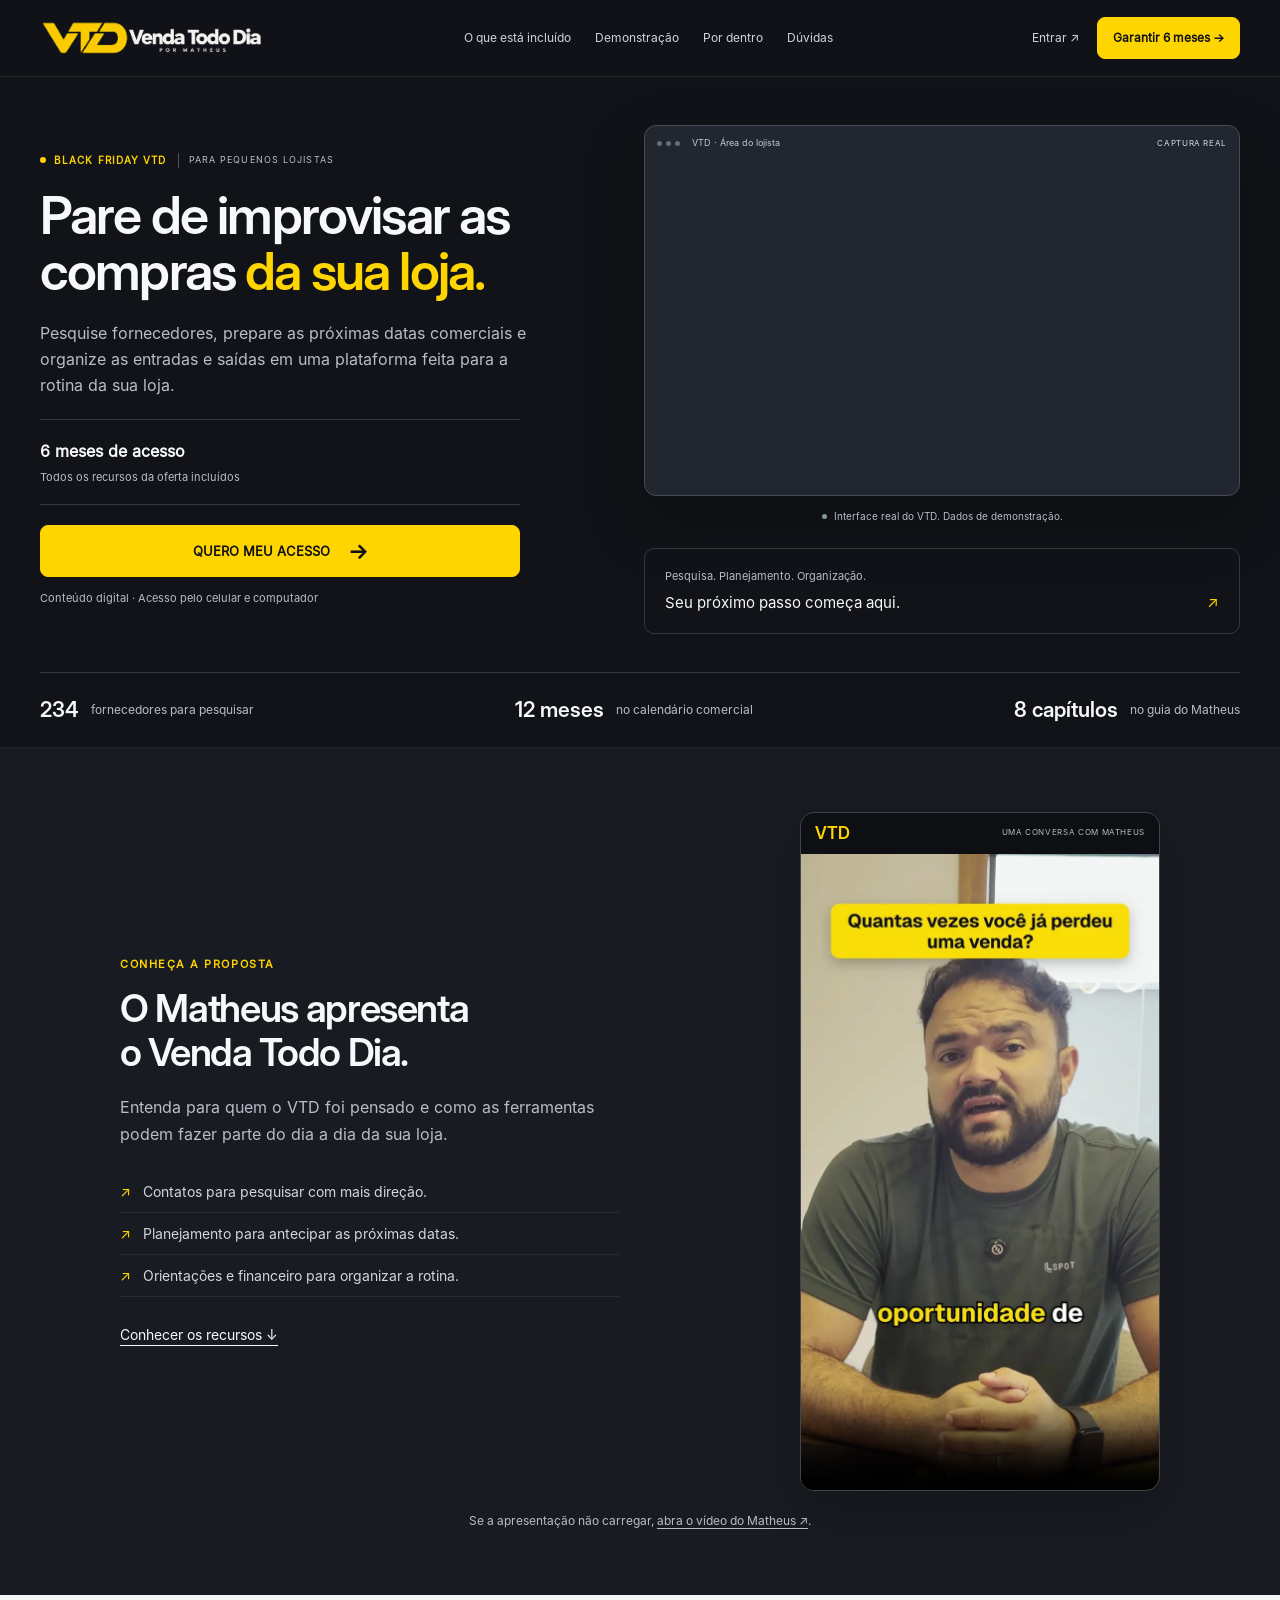
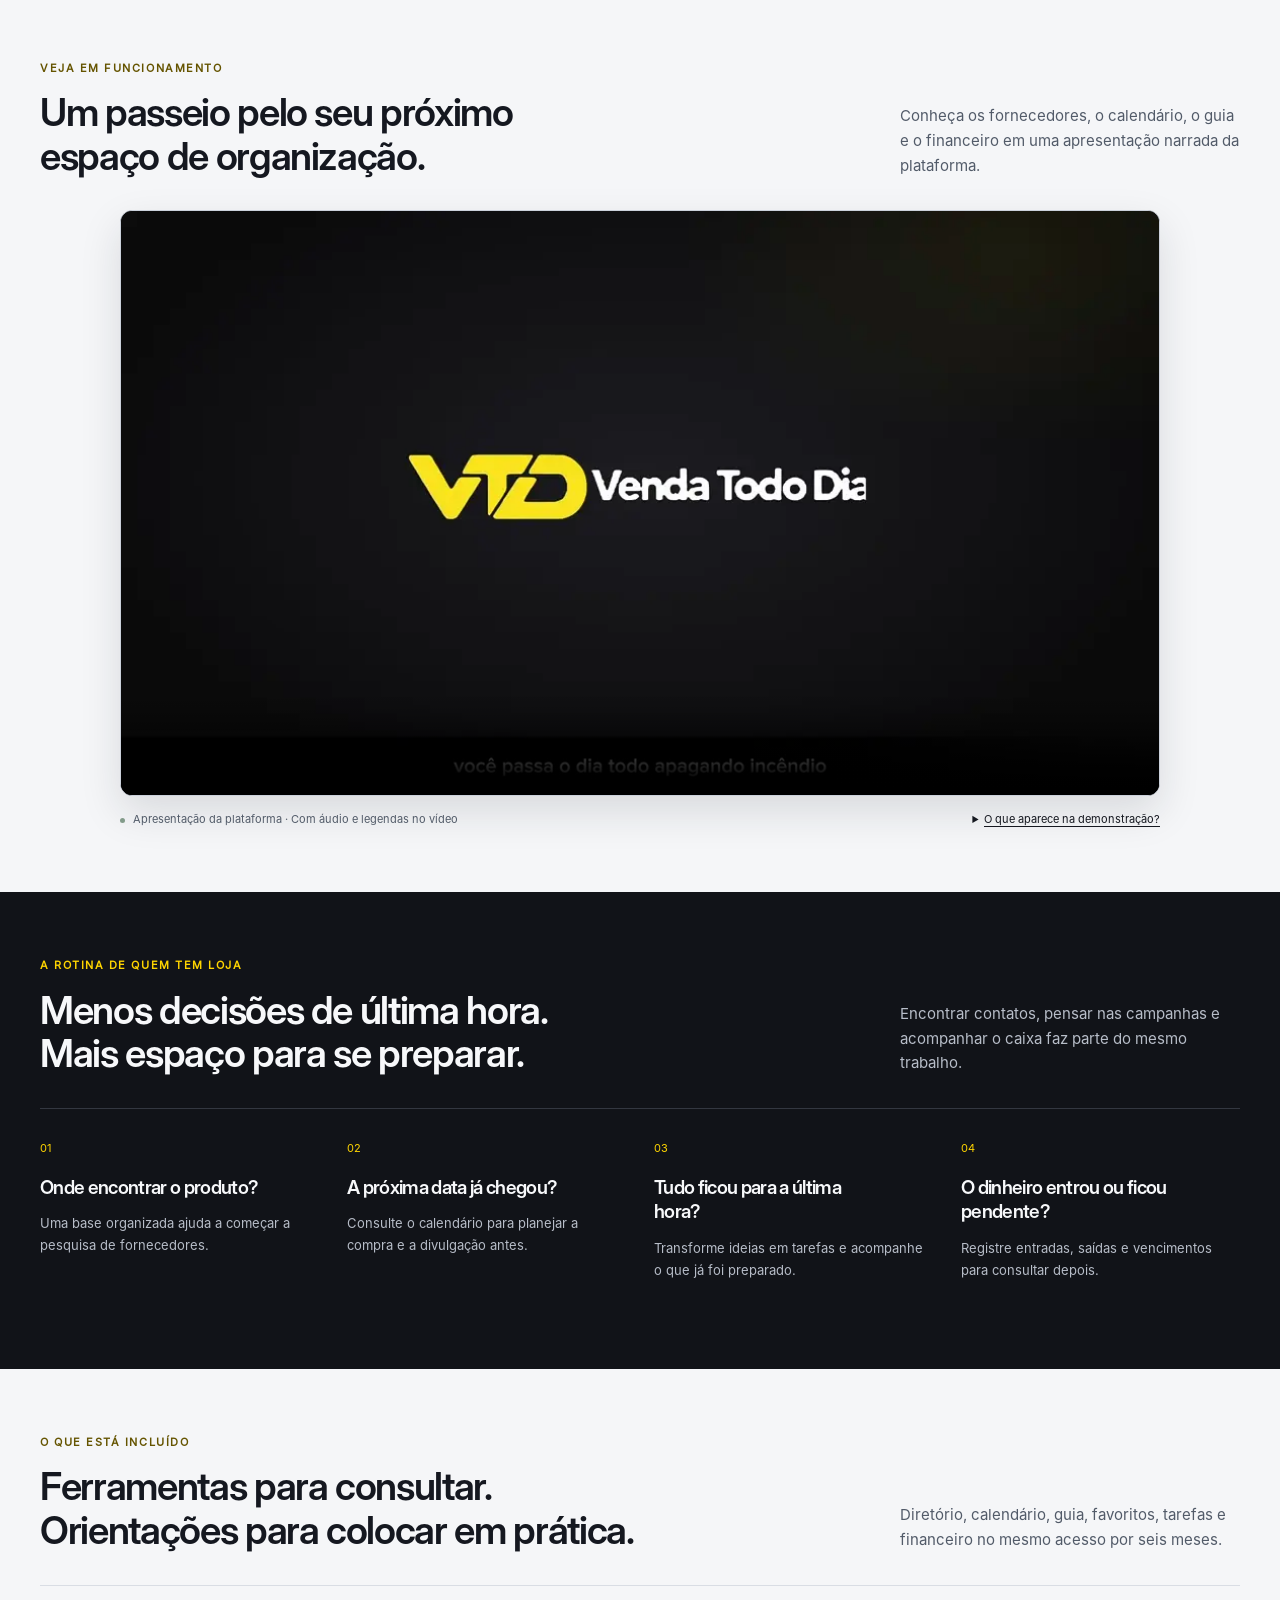
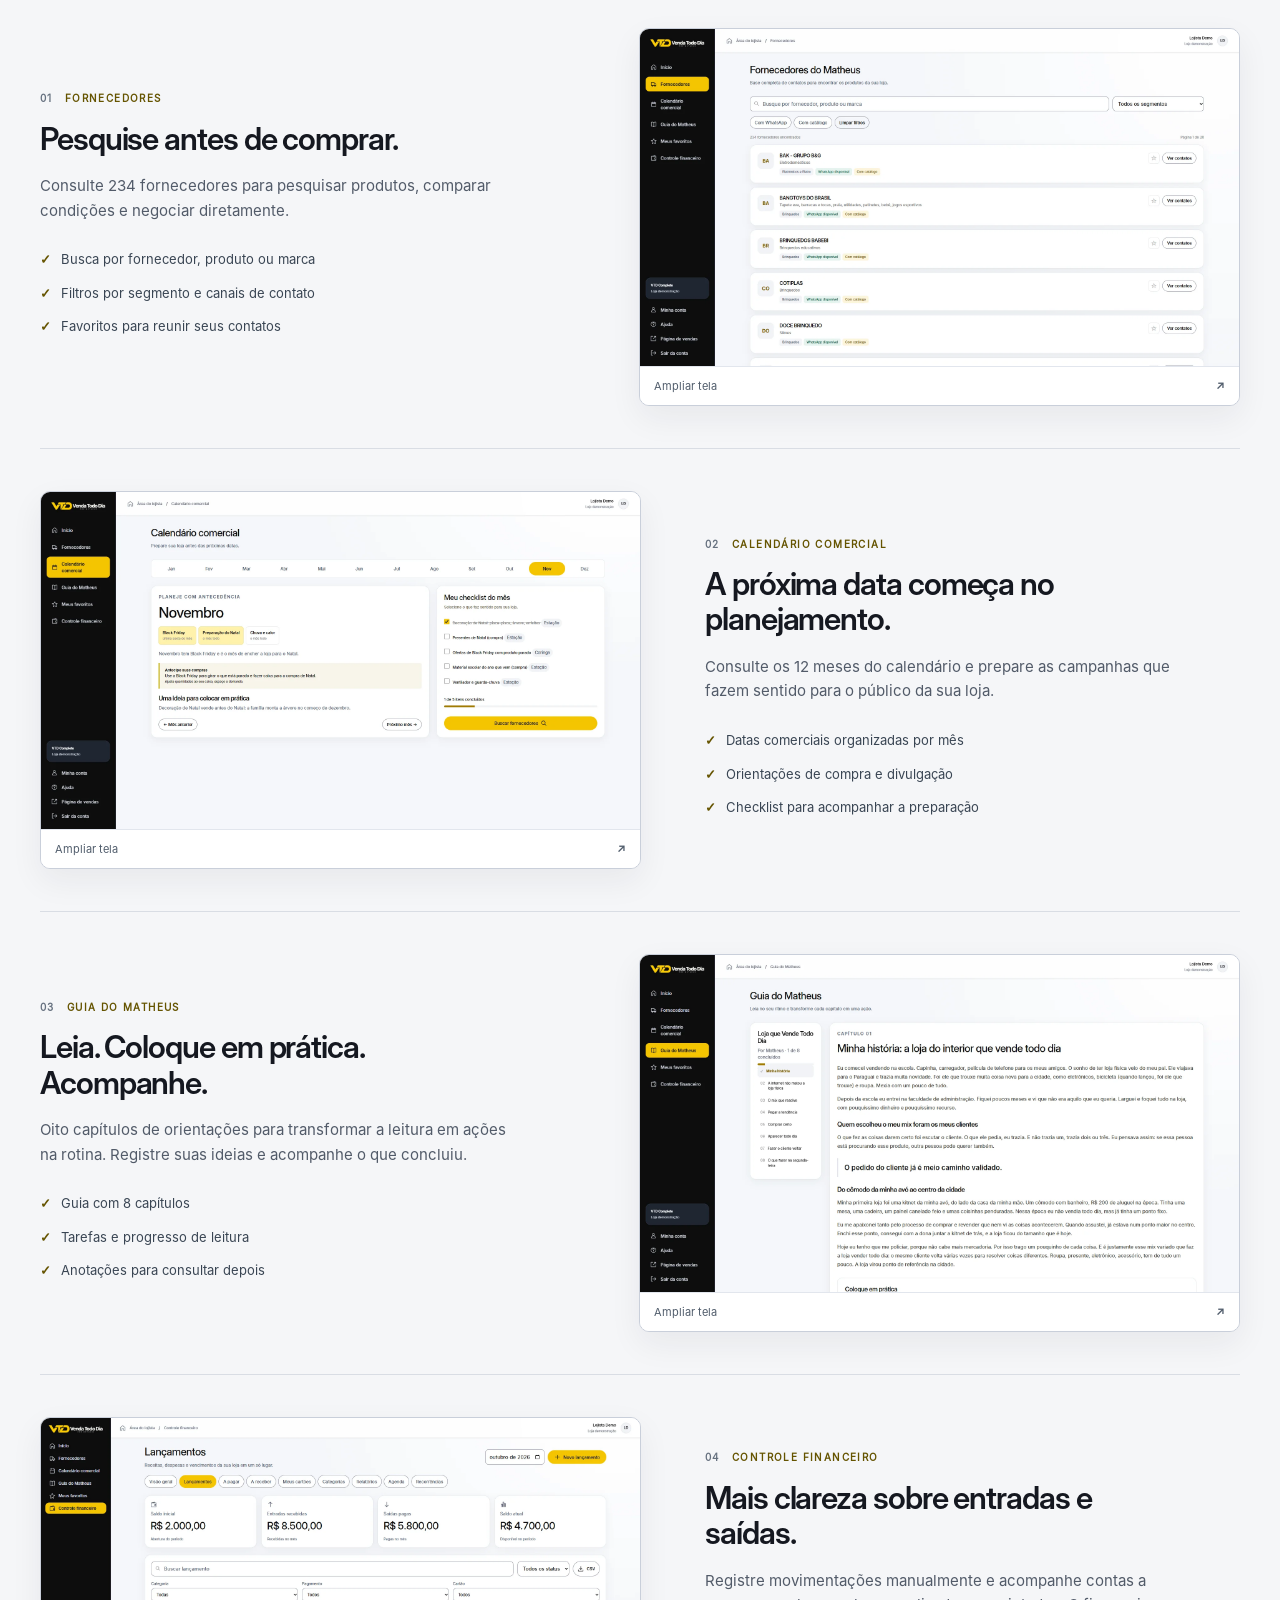
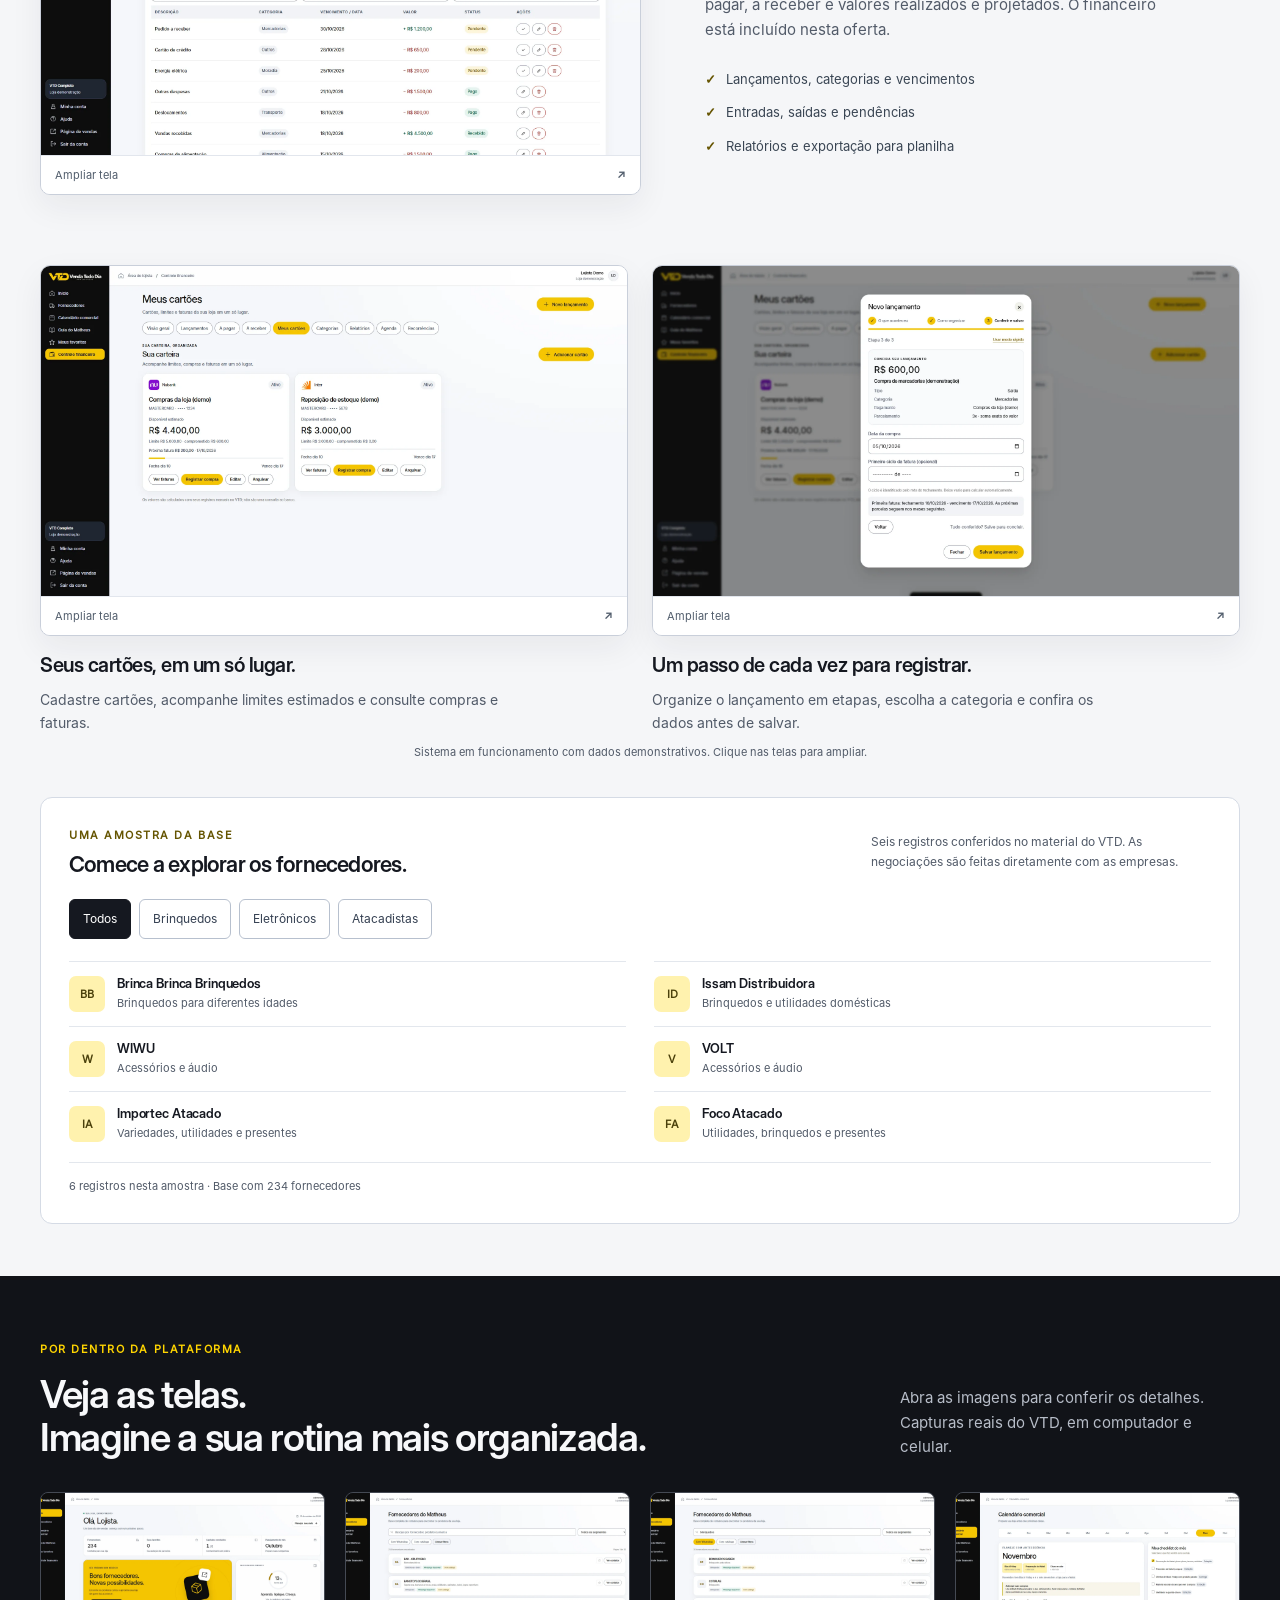
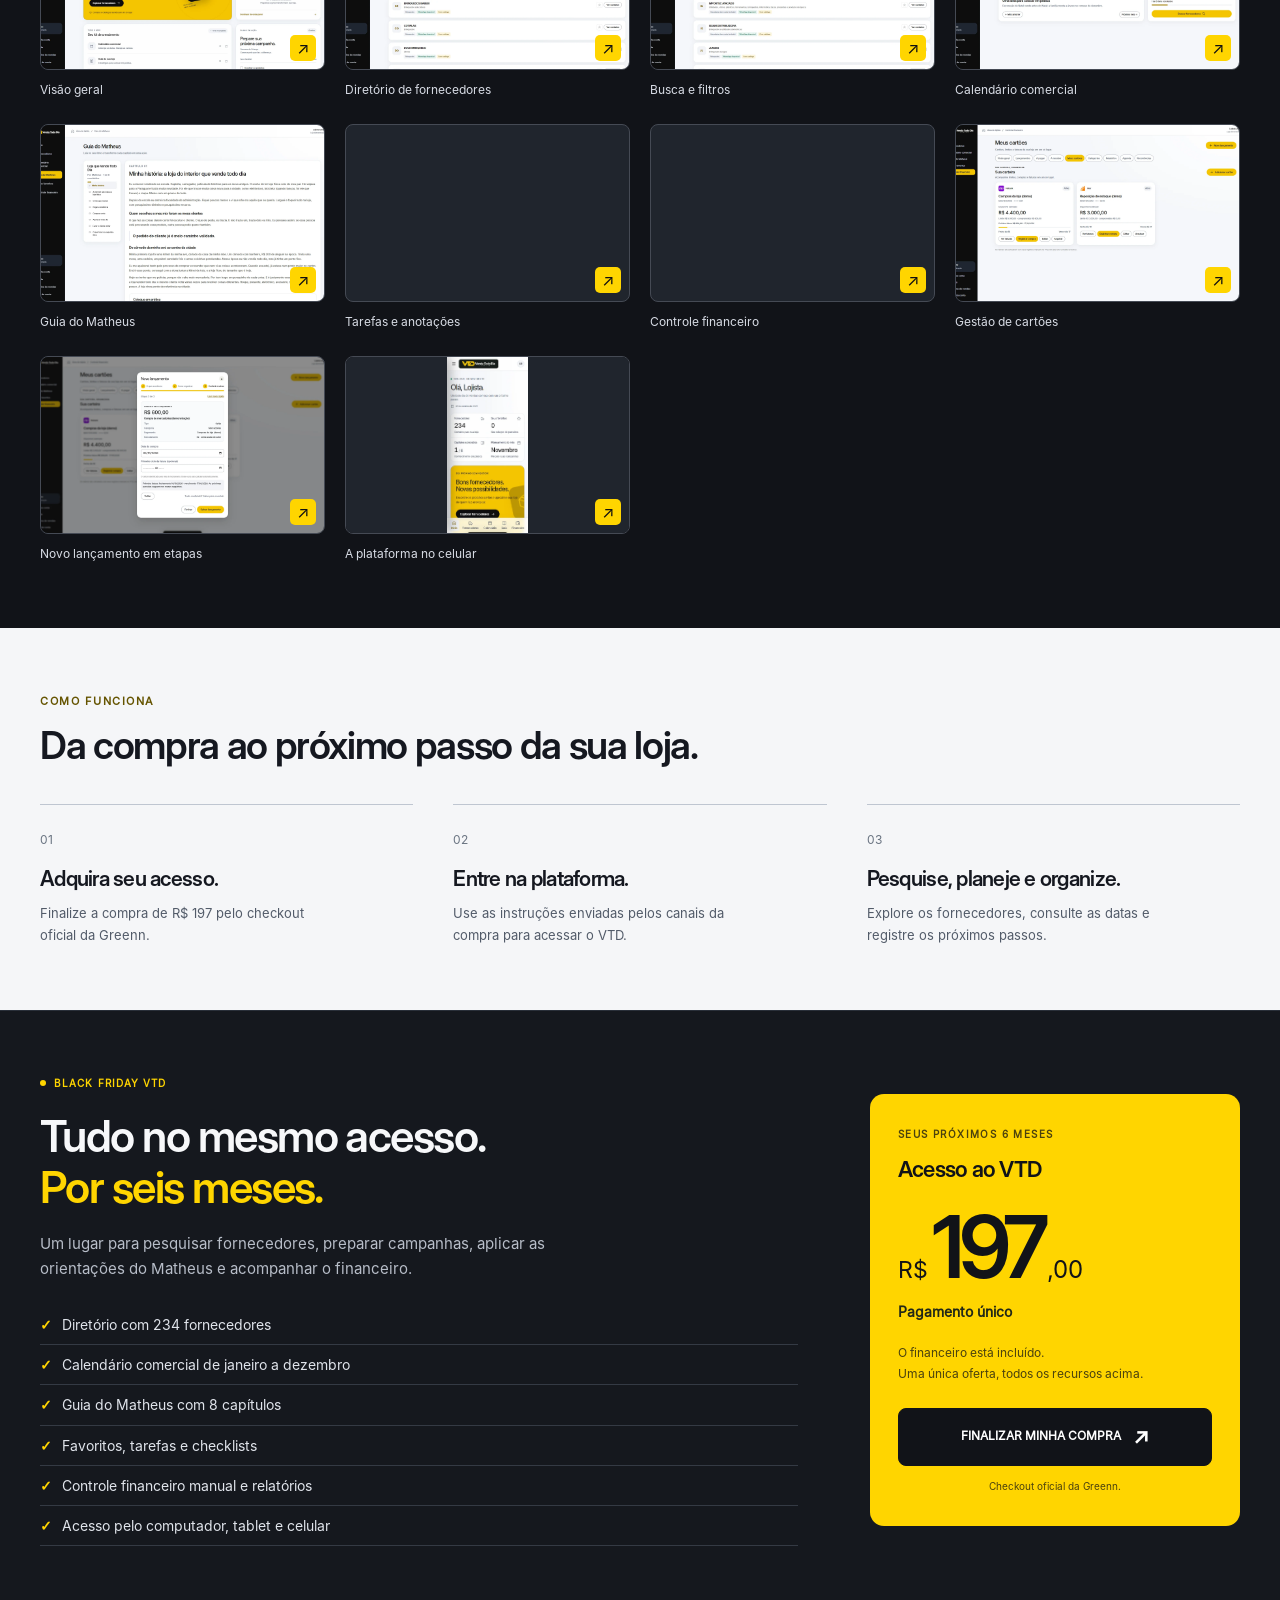
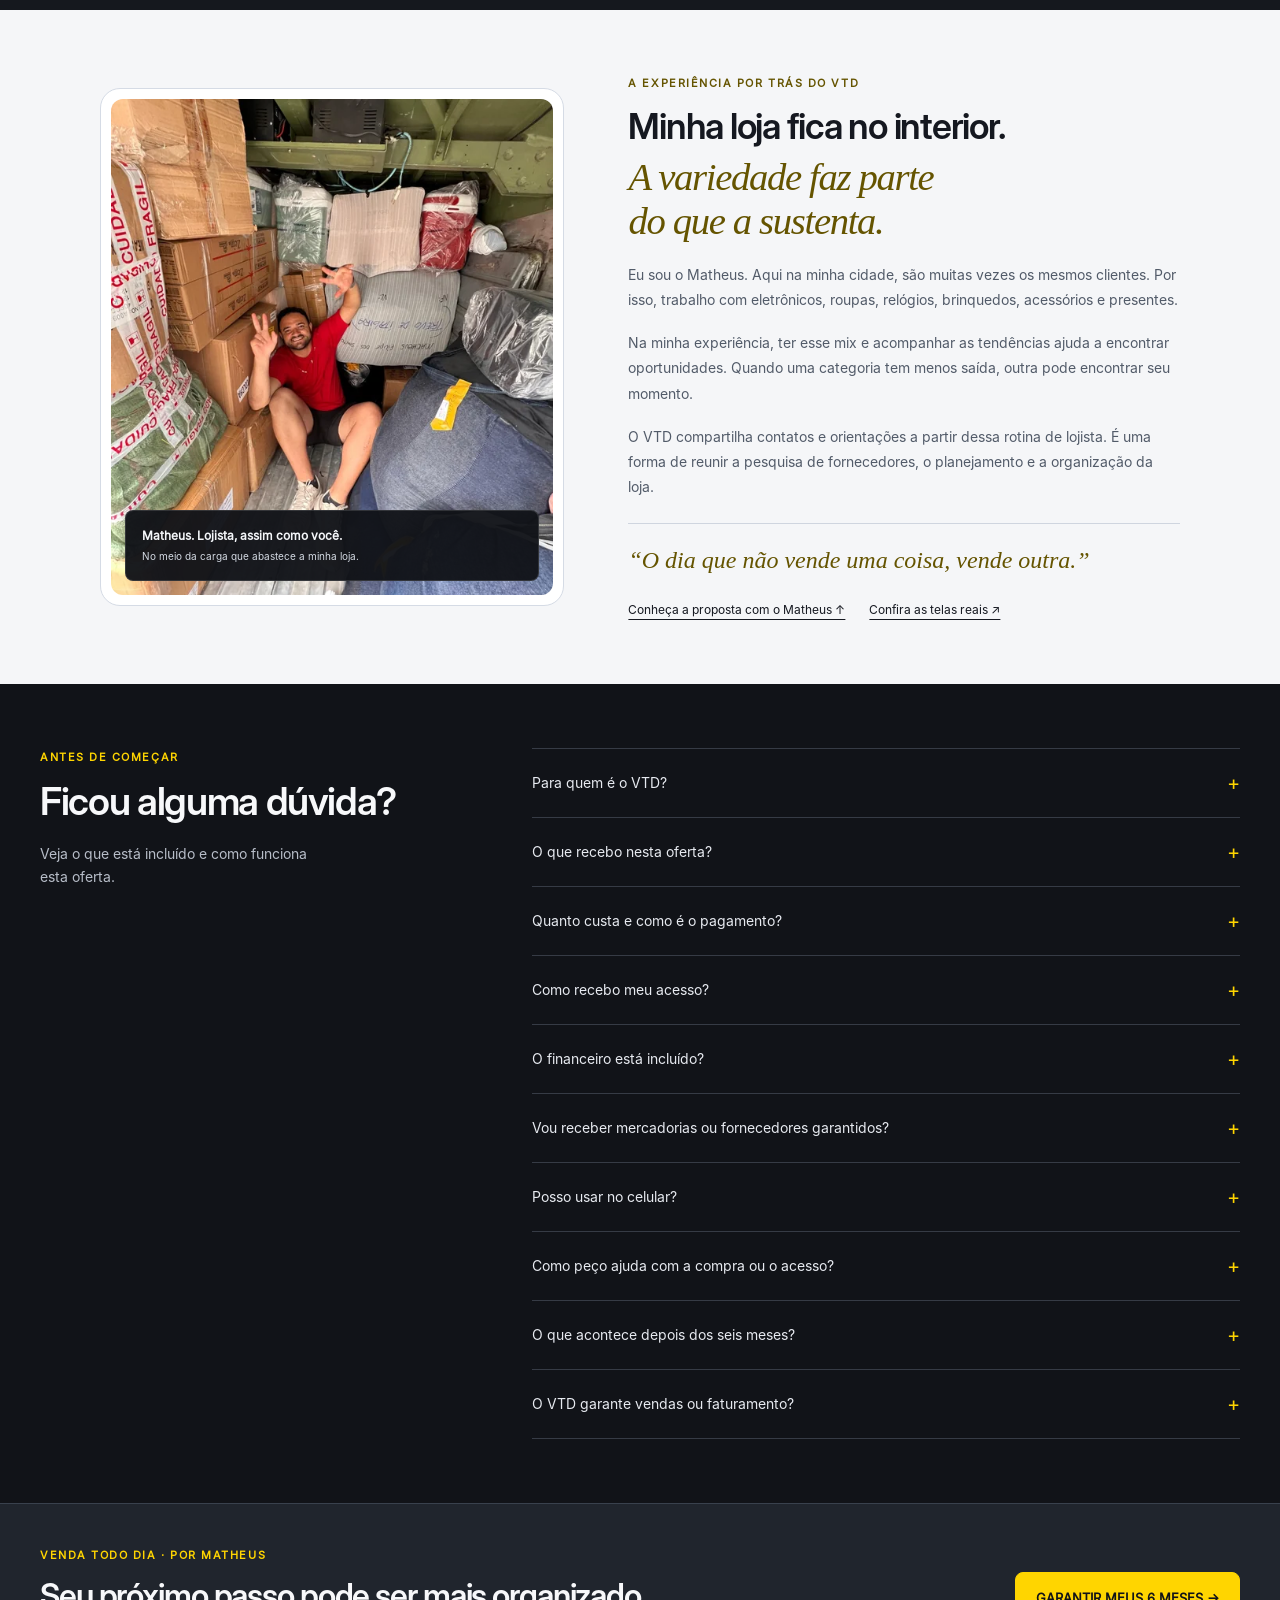
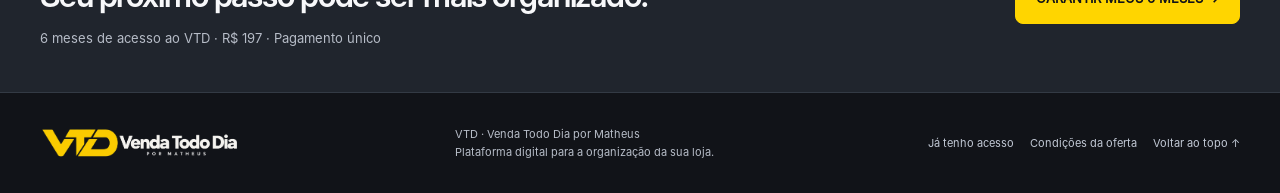
==== commit 39b5fe49: "Atualiza checkout da LP para a oferta Gte6Us da Greenn Sincroniza vendas.html, lp/index.html e desti" ====
--- a/lp/index.html
+++ b/lp/index.html
@@ -62,7 +62,7 @@
 <section class="section steps-section light-section" id="como-funciona" aria-labelledby="steps-title"><div class="container"><p class="eyebrow">COMO FUNCIONA</p><h2 id="steps-title">Da compra ao próximo passo da sua loja.</h2><div class="steps"><article><span>01</span><h3>Adquira seu acesso.</h3><p>Finalize a compra de R$ 197 pelo checkout oficial da Greenn.</p></article><article><span>02</span><h3>Entre na plataforma.</h3><p>Use as instruções enviadas pelos canais da compra para acessar o VTD.</p></article><article><span>03</span><h3>Pesquise, planeje e organize.</h3><p>Explore os fornecedores, consulte as datas e registre os próximos passos.</p></article></div></div></section>
 
 <section class="section offer-section" id="acesso" aria-labelledby="offer-title"><div class="container offer-layout"><div class="offer-copy"><p class="campaign-label"><span aria-hidden="true"></span> BLACK FRIDAY VTD</p><h2 id="offer-title">Tudo no mesmo acesso.<br><em>Por seis meses.</em></h2><p>Um lugar para pesquisar fornecedores, preparar campanhas, aplicar as orientações do Matheus e acompanhar o financeiro.</p><ul class="offer-list"><li>Diretório com 234 fornecedores</li><li>Calendário comercial de janeiro a dezembro</li><li>Guia do Matheus com 8 capítulos</li><li>Favoritos, tarefas e checklists</li><li>Controle financeiro manual e relatórios</li><li>Acesso pelo computador, tablet e celular</li></ul></div>
-<aside class="price-card" id="pagamento" tabindex="-1" aria-label="Pagamento e acesso ao VTD"><p class="eyebrow">SEUS PRÓXIMOS 6 MESES</p><h3>Acesso ao VTD</h3><p class="offer-price"><span>R$</span><strong>197</strong><small>,00</small></p><p class="payment-once">Pagamento único</p><p class="price-description">O financeiro está incluído.<br>Uma única oferta, todos os recursos acima.</p><a class="button buy" data-checkout href="https://payfast.greenn.com.br/6sxyvkf" target="_blank" rel="noopener noreferrer">FINALIZAR MINHA COMPRA <span aria-hidden="true">↗</span></a><p class="checkout-note">Checkout oficial da Greenn.</p></aside></div></section>
+<aside class="price-card" id="pagamento" tabindex="-1" aria-label="Pagamento e acesso ao VTD"><p class="eyebrow">SEUS PRÓXIMOS 6 MESES</p><h3>Acesso ao VTD</h3><p class="offer-price"><span>R$</span><strong>197</strong><small>,00</small></p><p class="payment-once">Pagamento único</p><p class="price-description">O financeiro está incluído.<br>Uma única oferta, todos os recursos acima.</p><a class="button buy" data-checkout href="https://payfast.greenn.com.br/199844/offer/Gte6Us?ch_id=137285" target="_blank" rel="noopener noreferrer">FINALIZAR MINHA COMPRA <span aria-hidden="true">↗</span></a><p class="checkout-note">Checkout oficial da Greenn.</p></aside></div></section>
 
 <section class="section founder-section light-section" id="sobre-matheus" aria-labelledby="founder-title"><div class="container founder-layout">
 <figure class="founder-photo"><img draggable="false" src="../assets/images/matheus-caminhao.webp" srcset="../assets/images/matheus-caminhao-600.webp 562w, ../assets/images/matheus-caminhao.webp 975w" sizes="(max-width:700px) 92vw, 430px" width="975" height="1300" loading="lazy" decoding="async" alt="Matheus, de camiseta vermelha, sentado entre as caixas de mercadorias que abastecem sua loja"><figcaption><strong>Matheus. Lojista, assim como você.</strong><span>No meio da carga que abastece a minha loja.</span></figcaption></figure>
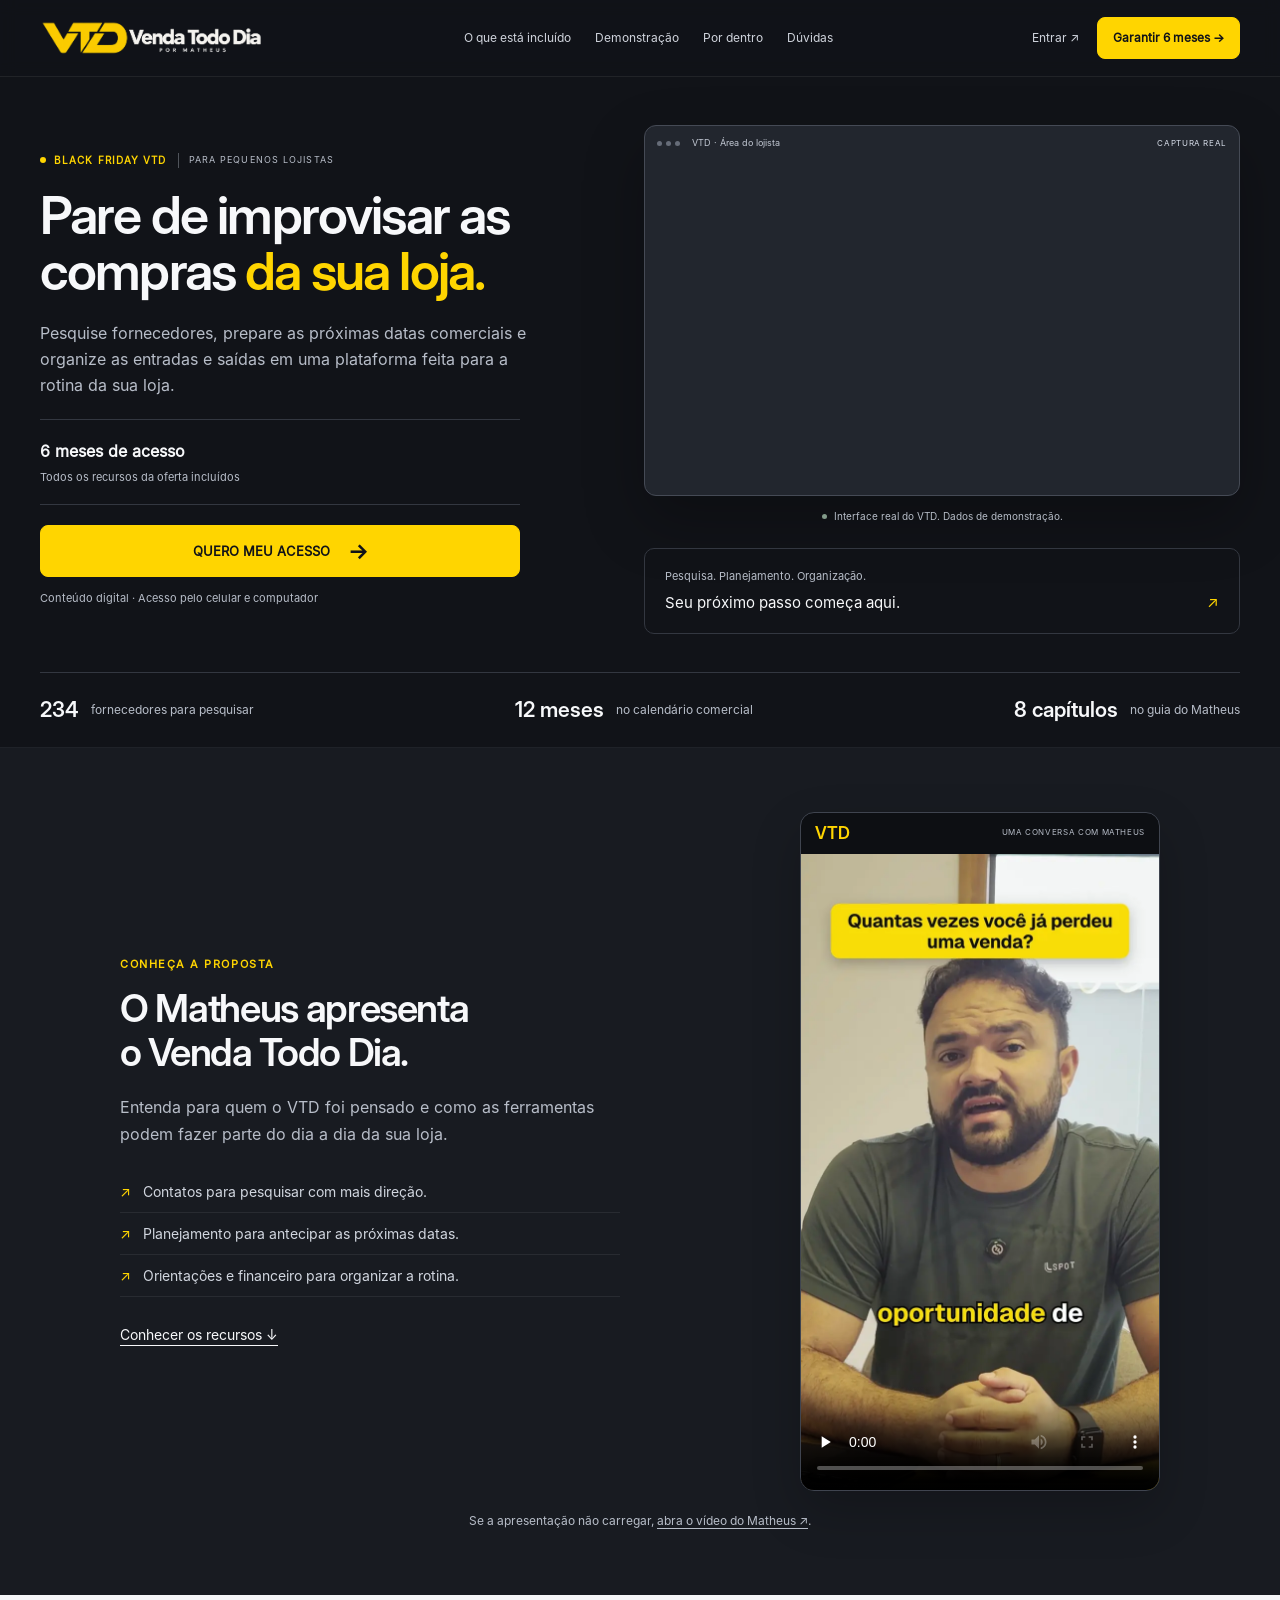
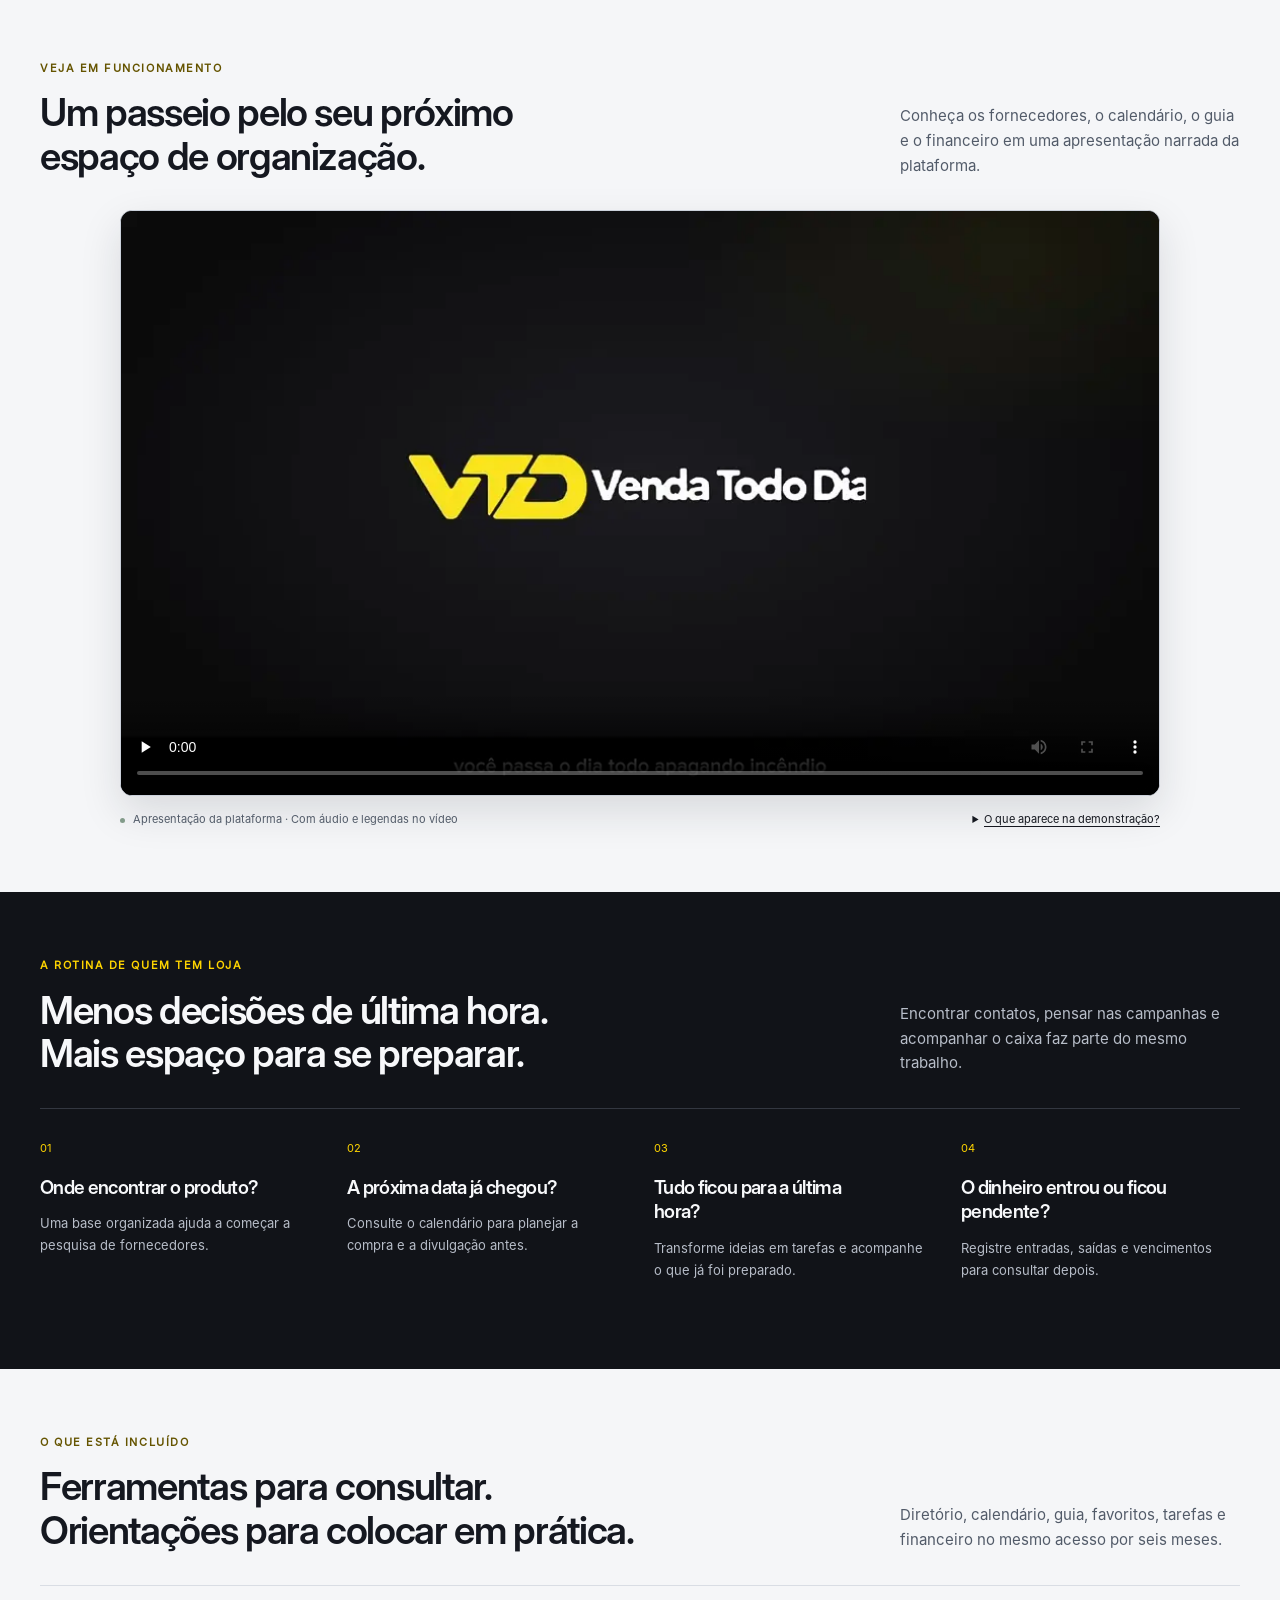
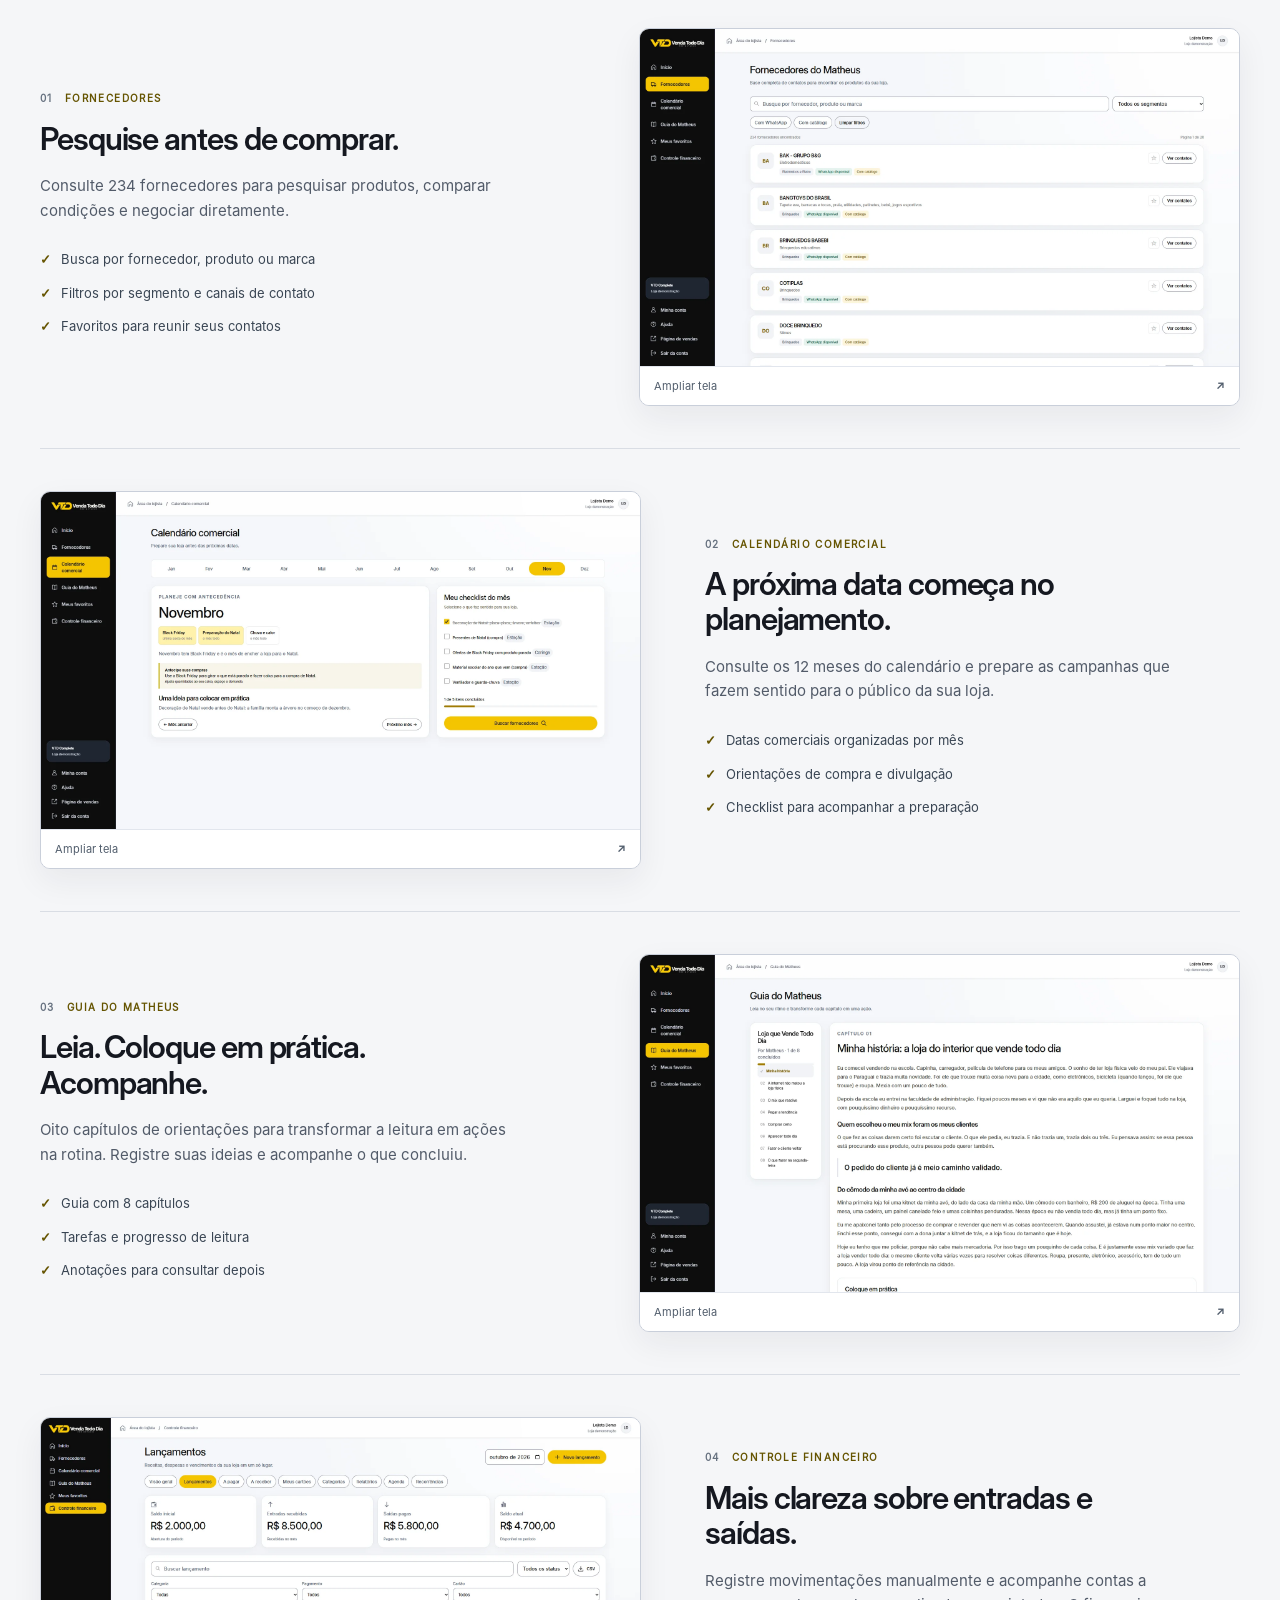
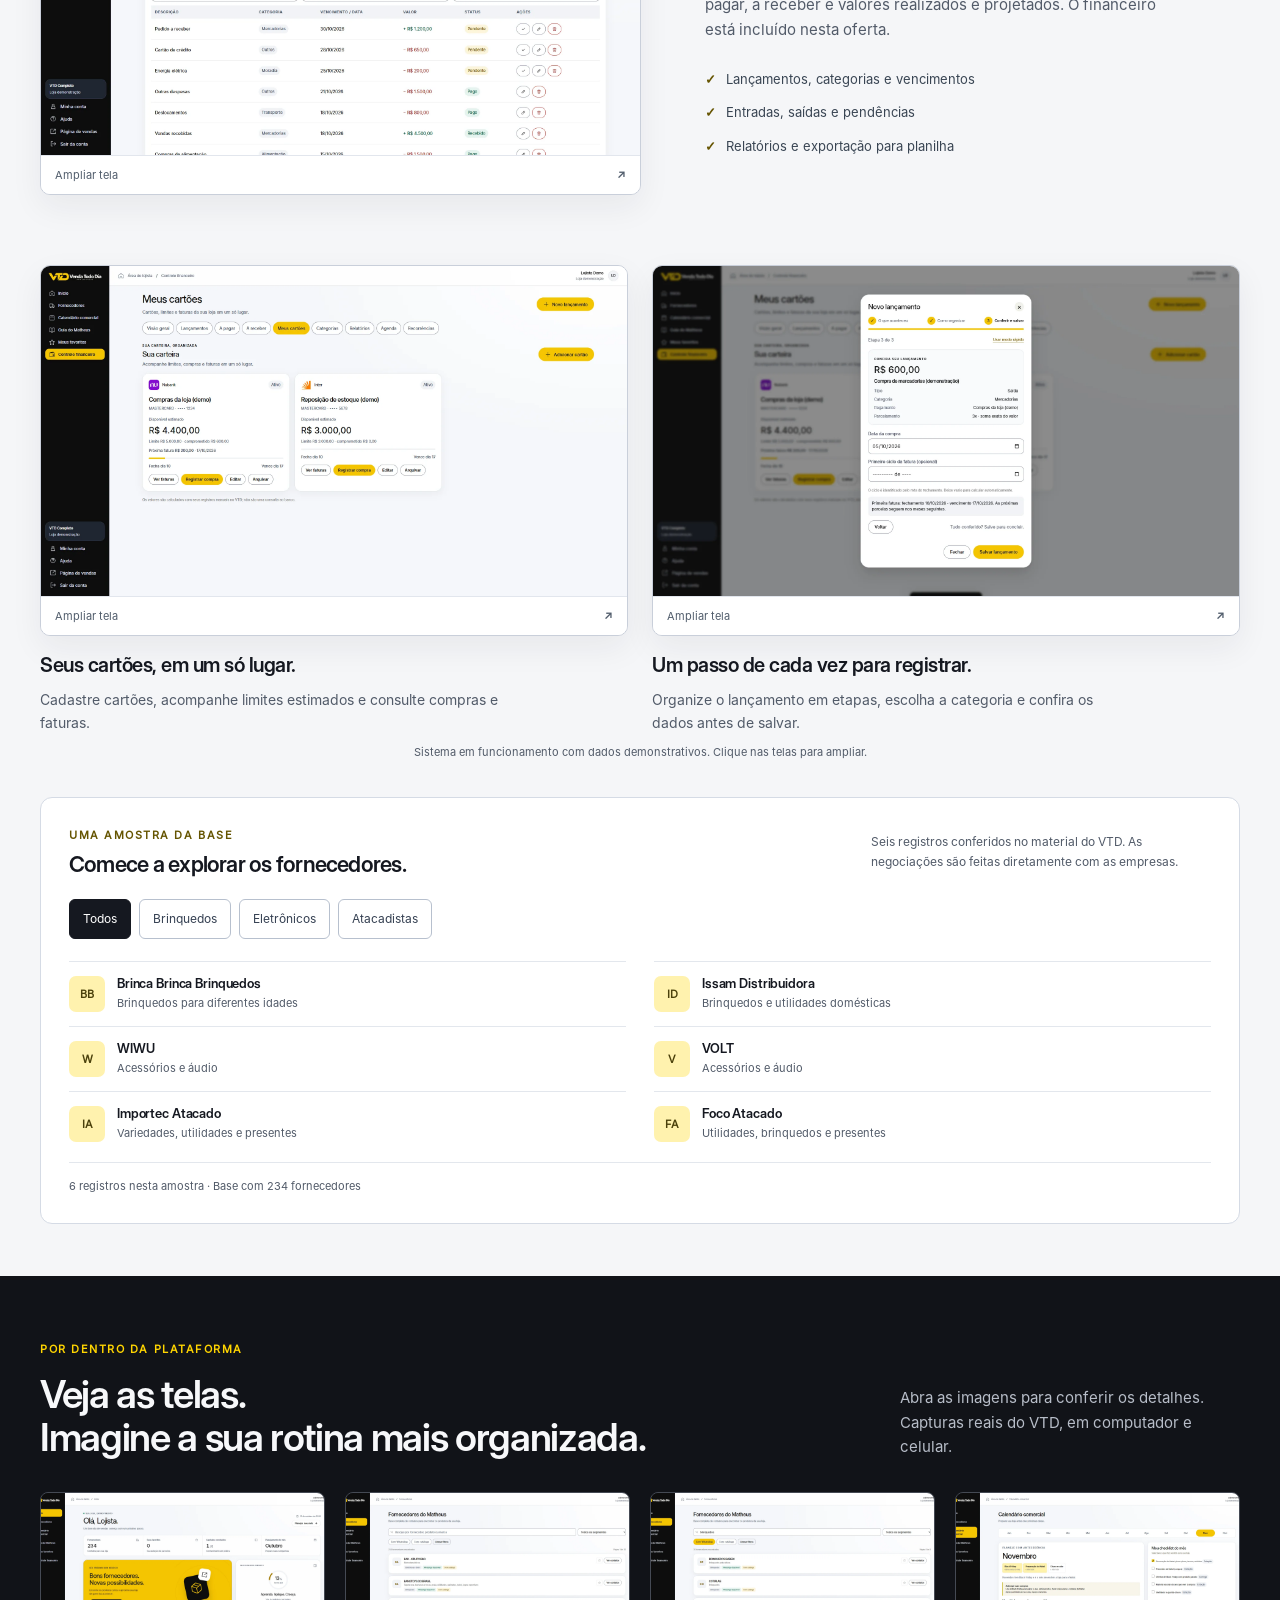
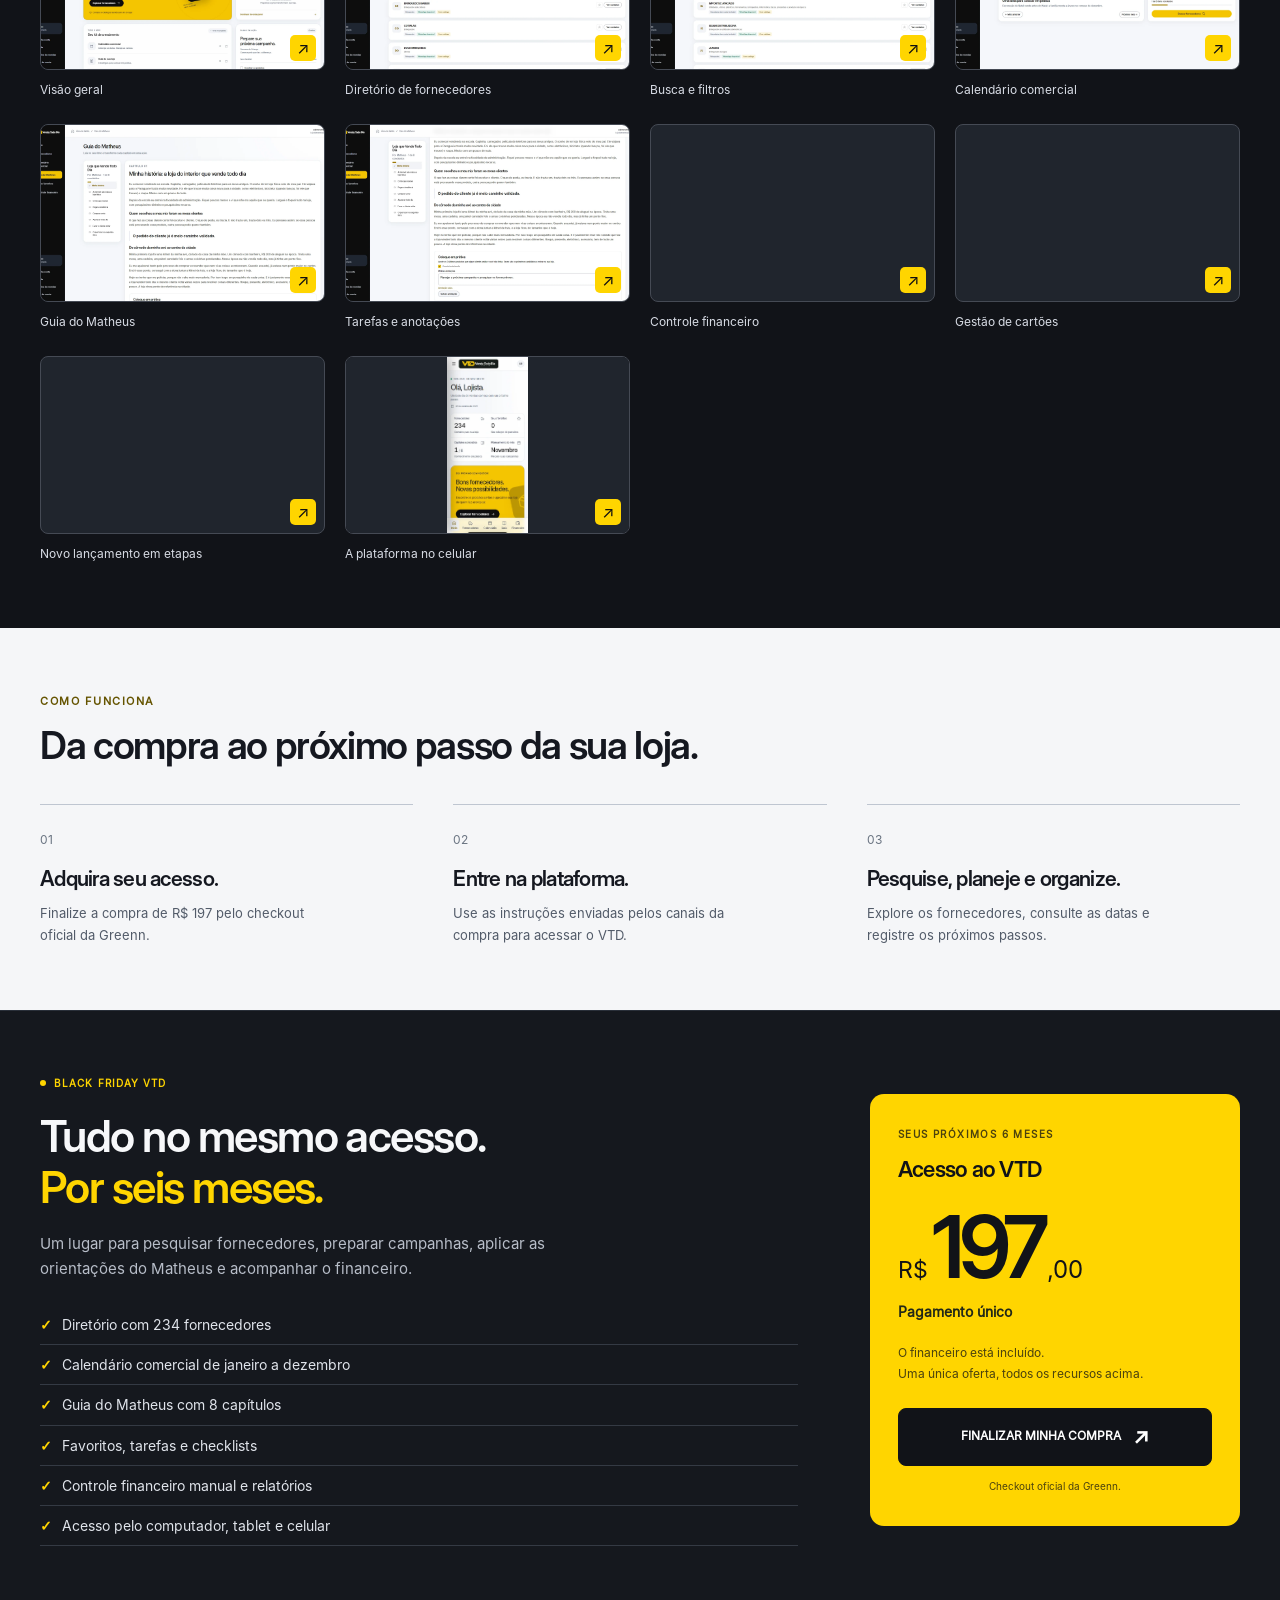
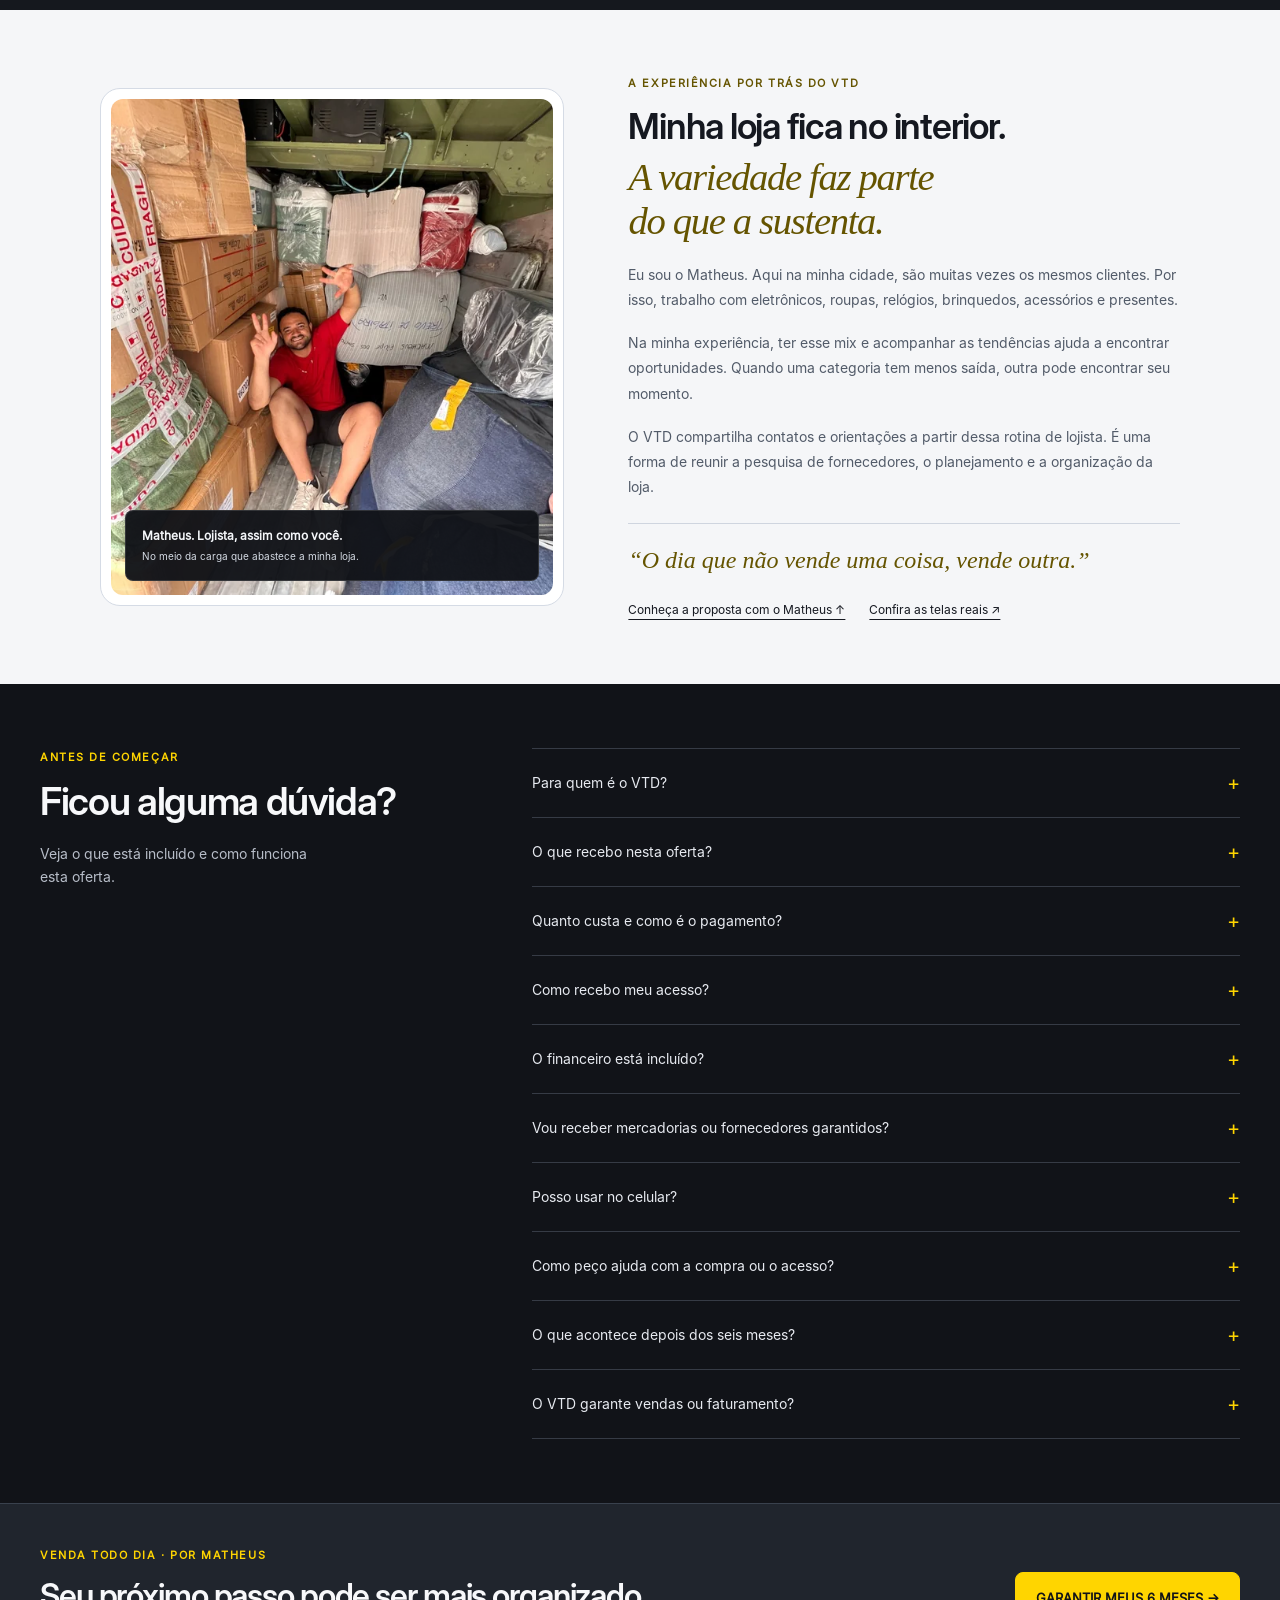
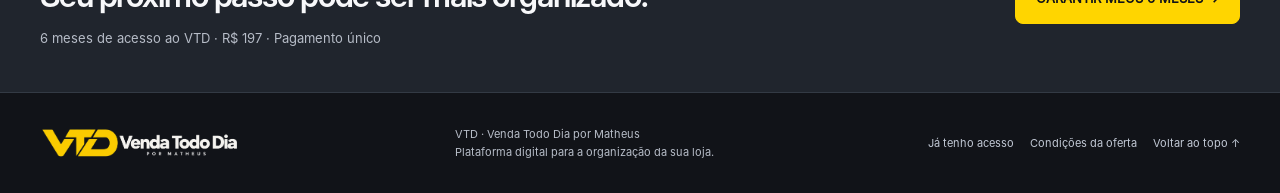
==== commit 31ac9b2e: "Instala os dois Meta Pixels na landing page" ====
--- a/lp/index.html
+++ b/lp/index.html
@@ -12,7 +12,25 @@
 <link rel="preload" href="../design-system/fonts/InterDisplay-SemiBold.woff" as="font" type="font/woff" crossorigin><link rel="preload" href="../design-system/fonts/Inter-Regular.woff" as="font" type="font/woff" crossorigin>
 <link rel="stylesheet" href="../assets/landing/black-friday.css?v=20261106-videos"><script defer src="../assets/landing/black-friday.js?v=20261106-videos"></script>
 <script type="application/ld+json">{"@context":"https://schema.org","@type":"WebPage","name":"VTD Black Friday","url":"https://vendatododia.online/lp/","inLanguage":"pt-BR","description":"Plataforma digital para pesquisa de fornecedores, planejamento comercial e organização financeira de pequenos lojistas."}</script>
-</head><body id="top">
+<!-- Meta Pixel -->
+<script>
+!function(f,b,e,v,n,t,s){
+  if(f.fbq)return;
+  n=f.fbq=function(){n.callMethod?n.callMethod.apply(n,arguments):n.queue.push(arguments)};
+  if(!f._fbq)f._fbq=n;
+  n.push=n;n.loaded=!0;n.version='2.0';n.queue=[];
+  t=b.createElement(e);t.async=!0;t.src=v;
+  s=b.getElementsByTagName(e)[0];s.parentNode.insertBefore(t,s);
+}(window,document,'script','https://connect.facebook.net/en_US/fbevents.js');
+window.fbq('init','516350327599033');
+window.fbq('init','1325242681803162');
+window.fbq('track','PageView');
+</script>
+</head><body id="top">
+<noscript>
+<img height="1" width="1" style="display:none" alt="" src="https://www.facebook.com/tr?id=516350327599033&amp;ev=PageView&amp;noscript=1">
+<img height="1" width="1" style="display:none" alt="" src="https://www.facebook.com/tr?id=1325242681803162&amp;ev=PageView&amp;noscript=1">
+</noscript>
 <a class="skip-link" href="#conteudo">Pular para o conteúdo</a>
 <header class="site-header"><div class="container header-inner"><a href="#top" class="brand" aria-label="Venda Todo Dia, início"><img draggable="false" class="brand-logo" src="../assets/images/vtd-logo.webp" width="1055" height="170" alt="VTD Venda Todo Dia por Matheus"></a>
 <nav class="desktop-nav" aria-label="Navegação principal"><a href="#kit">O que está incluído</a><a href="#demonstracao">Demonstração</a><a href="#por-dentro">Por dentro</a><a href="#duvidas">Dúvidas</a></nav>
